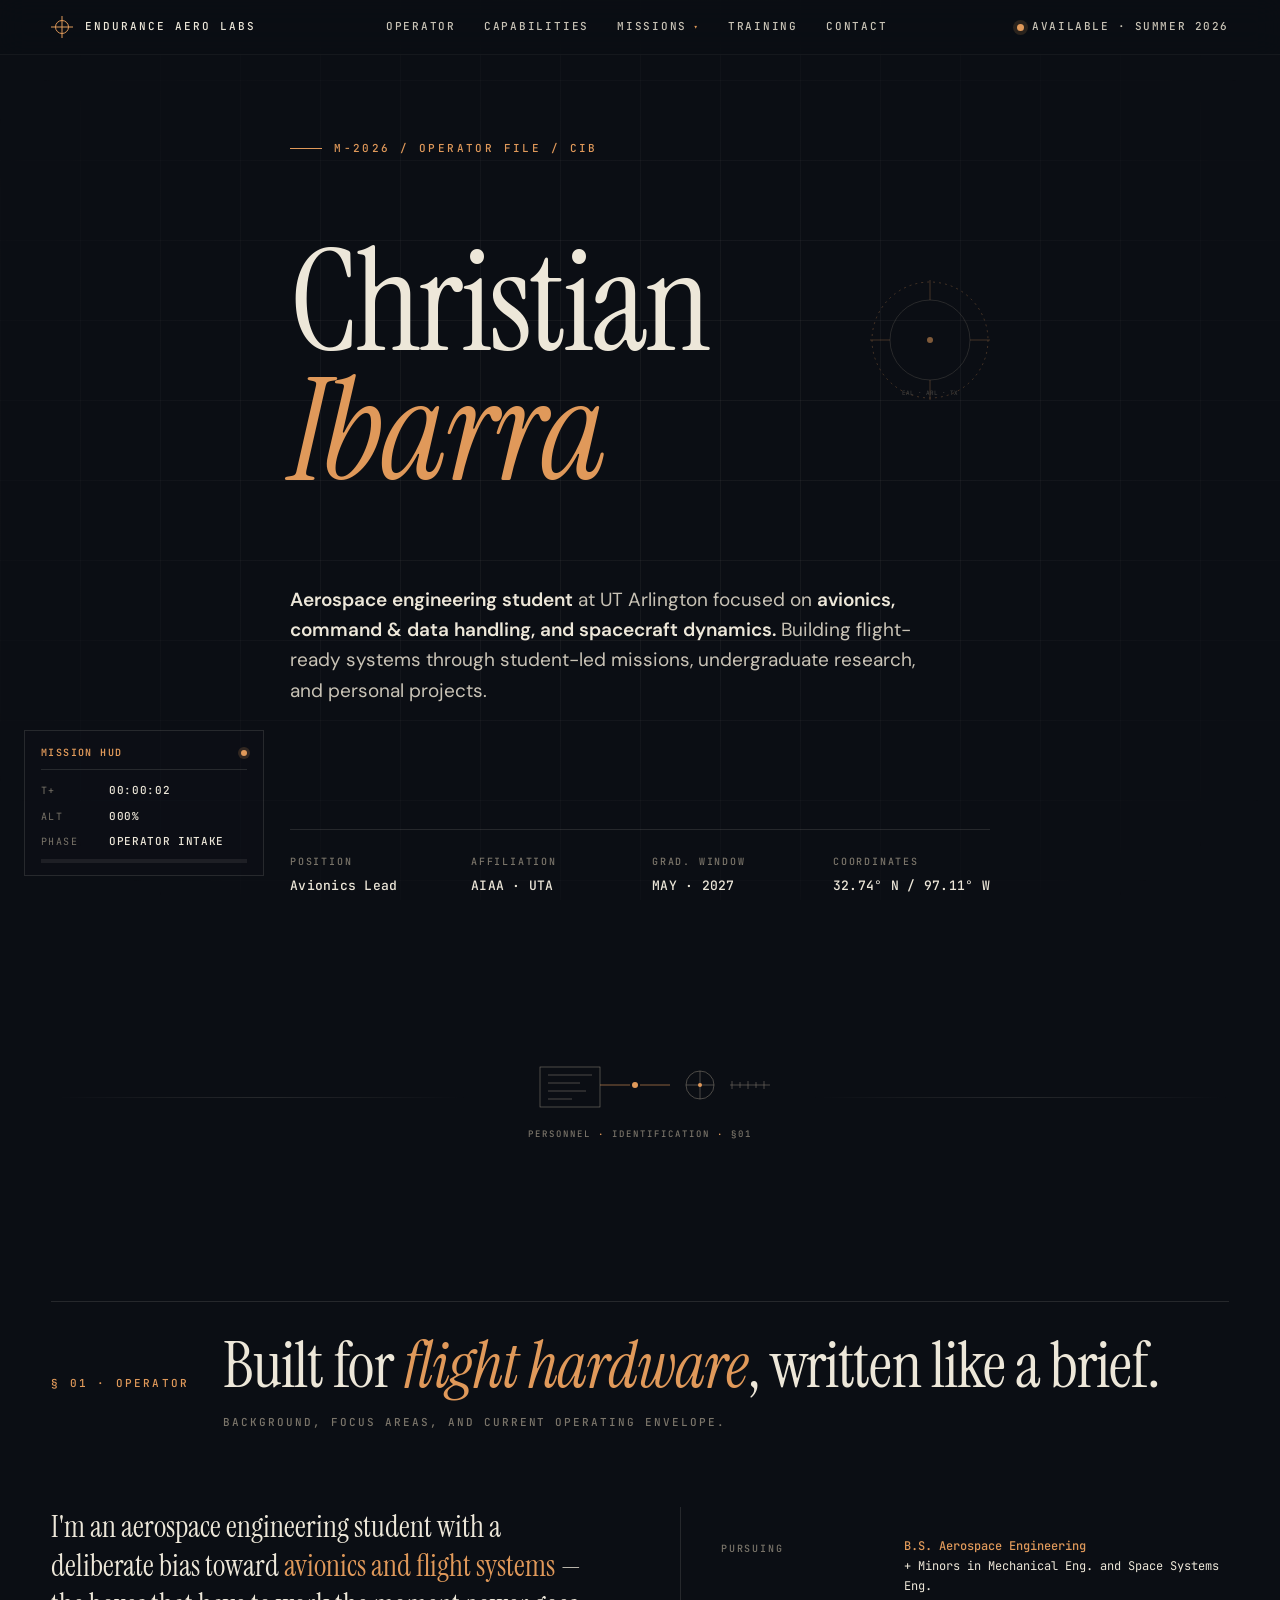
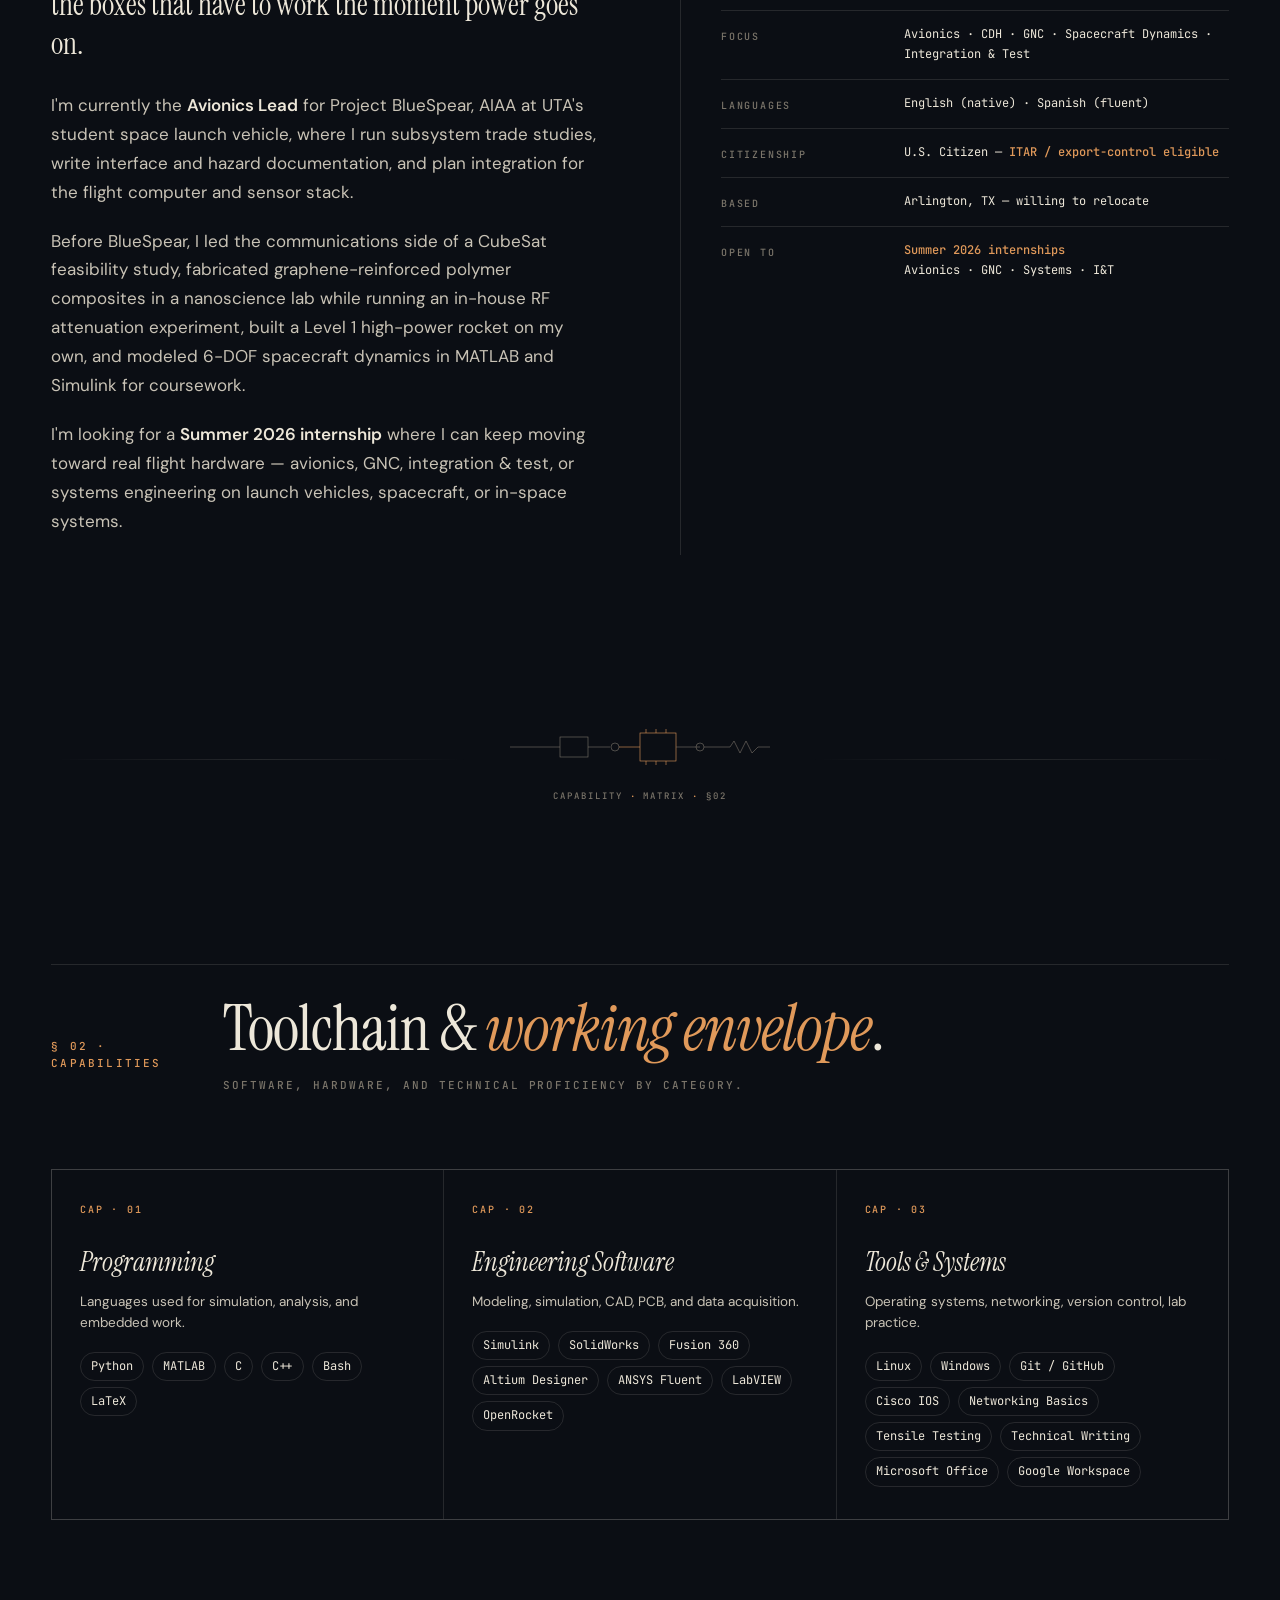
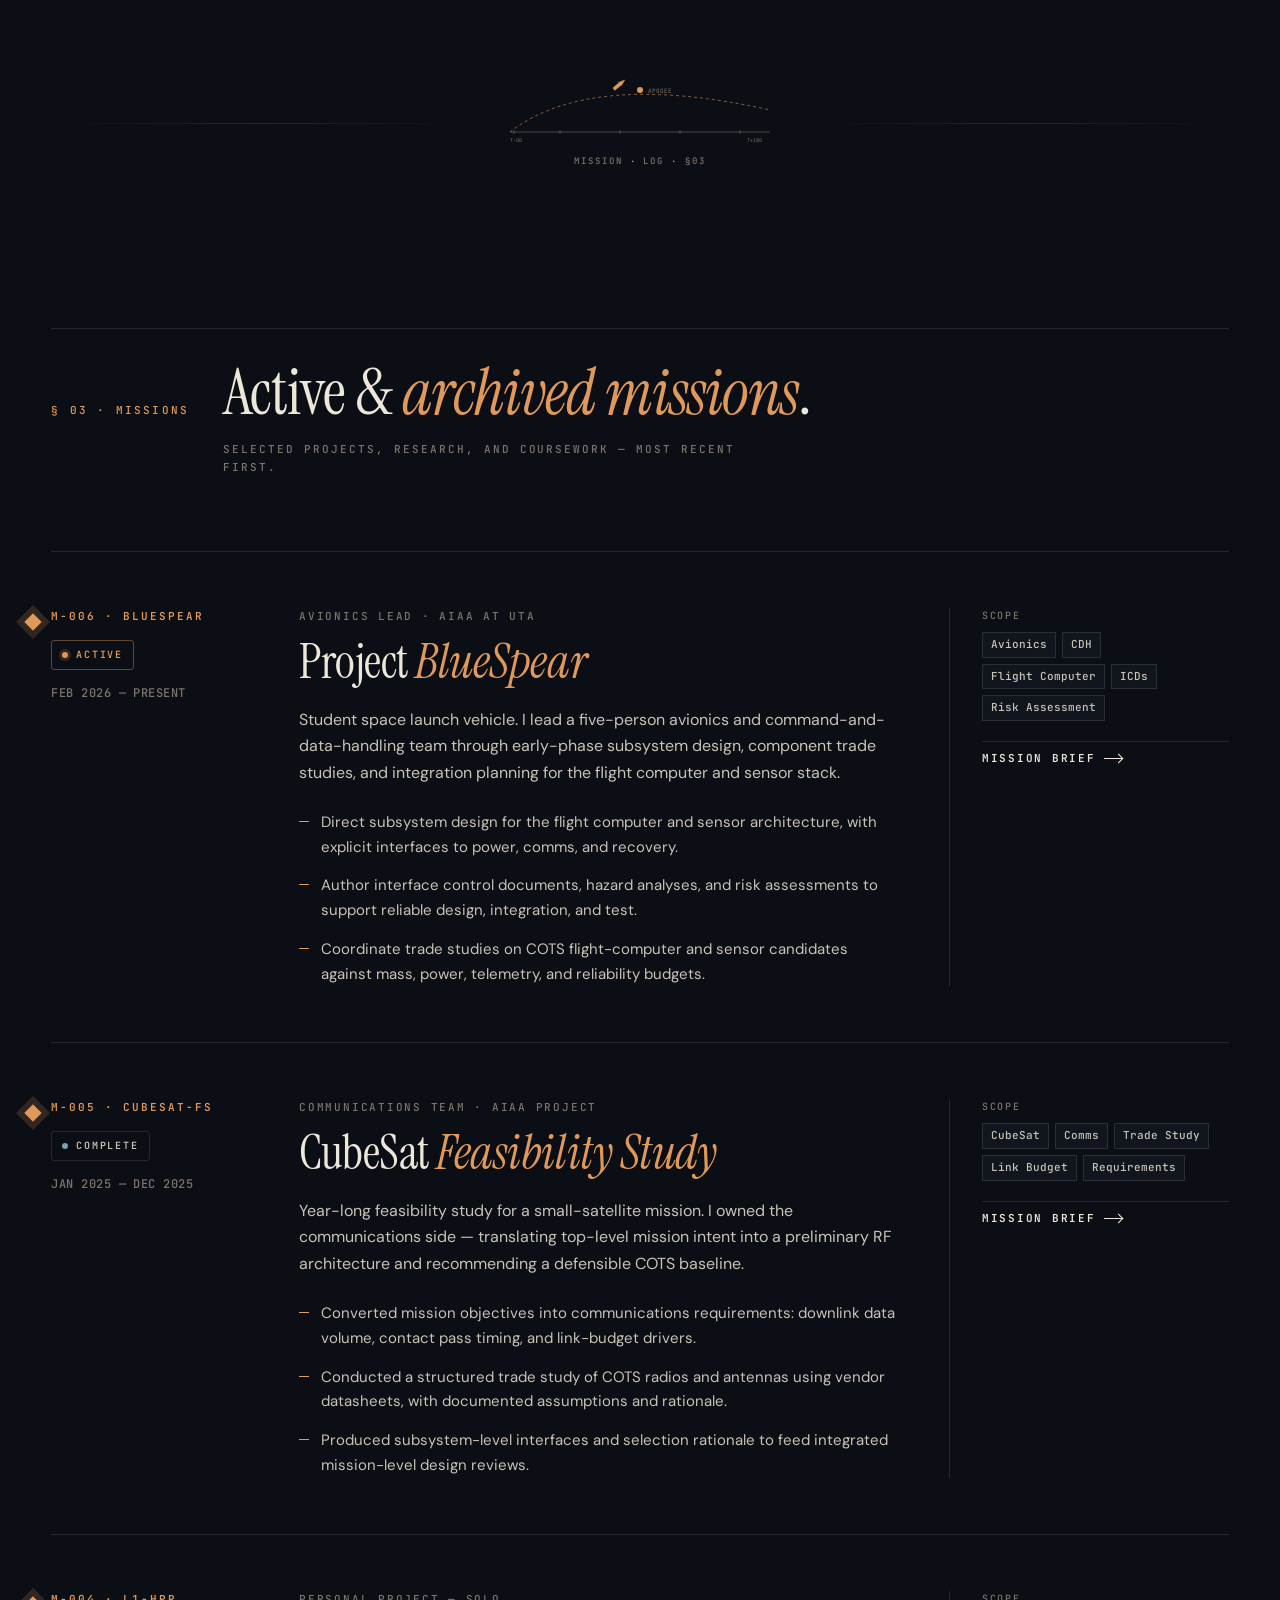
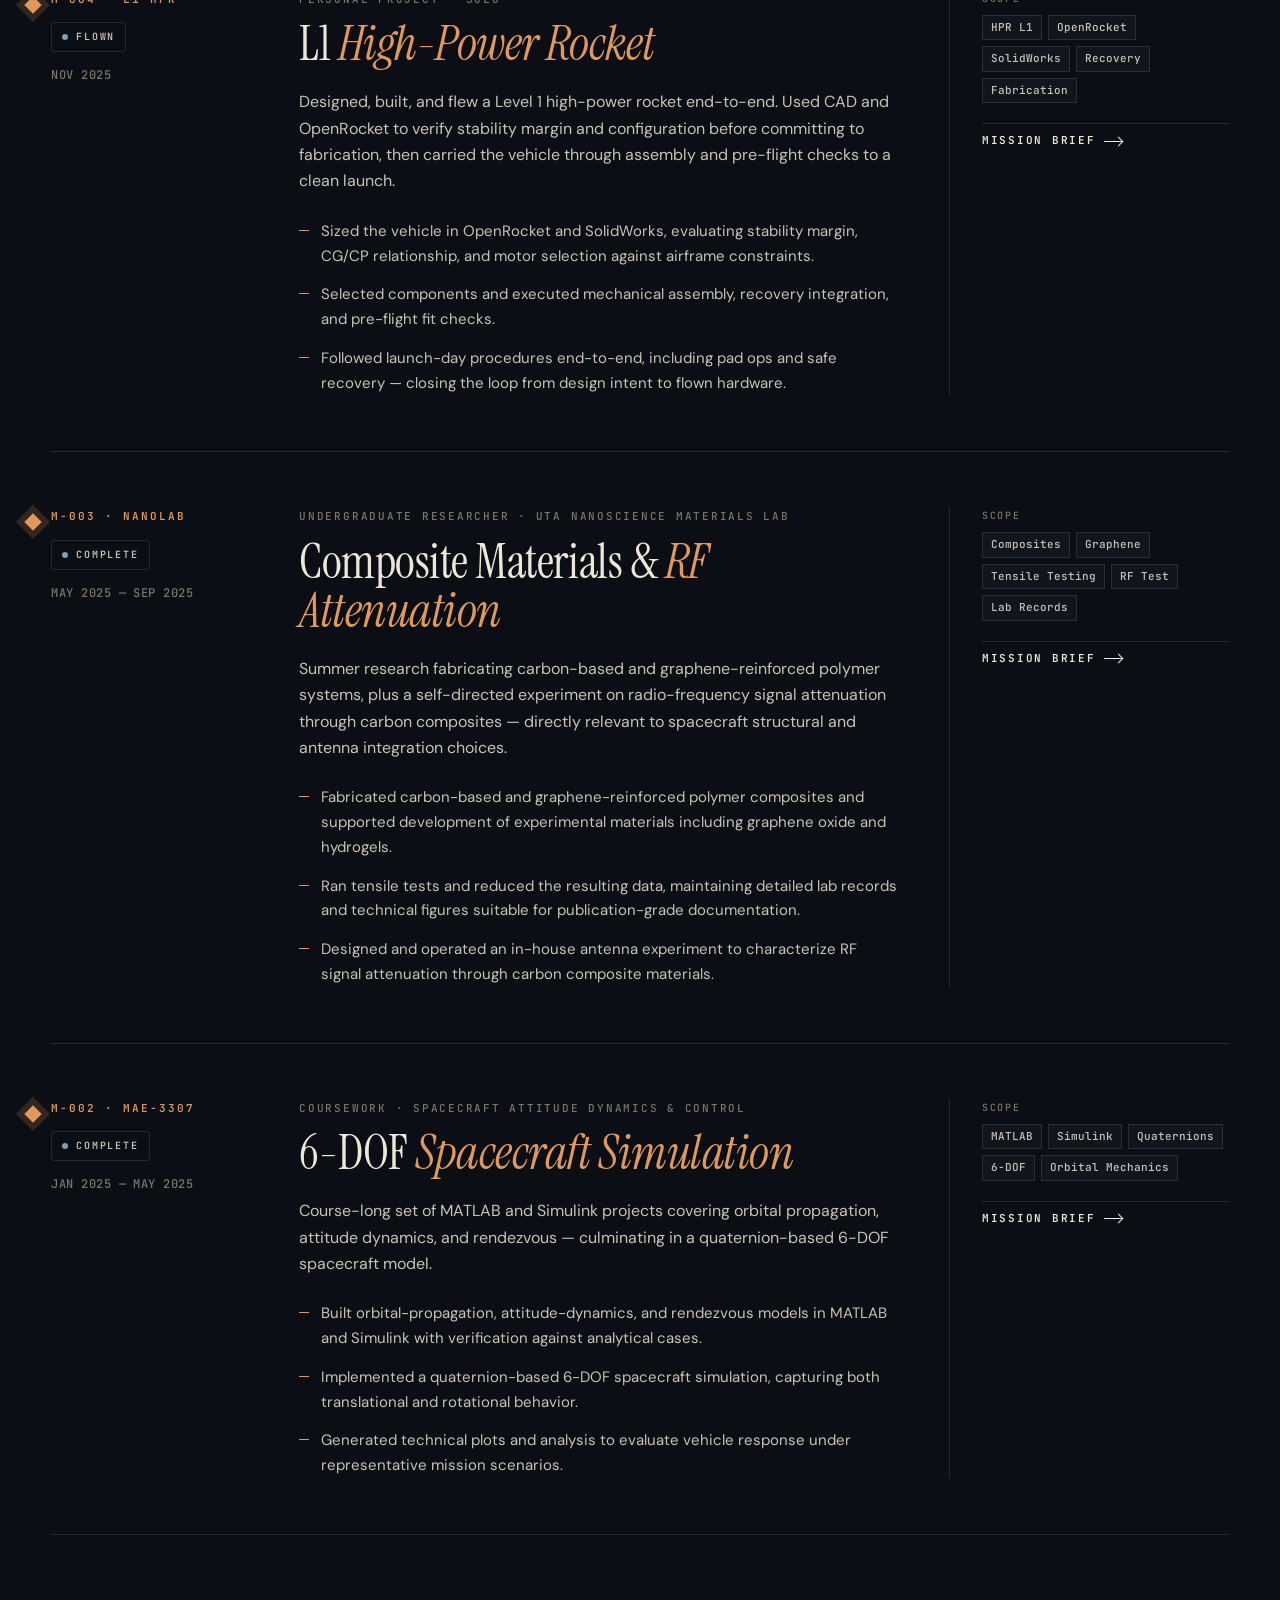
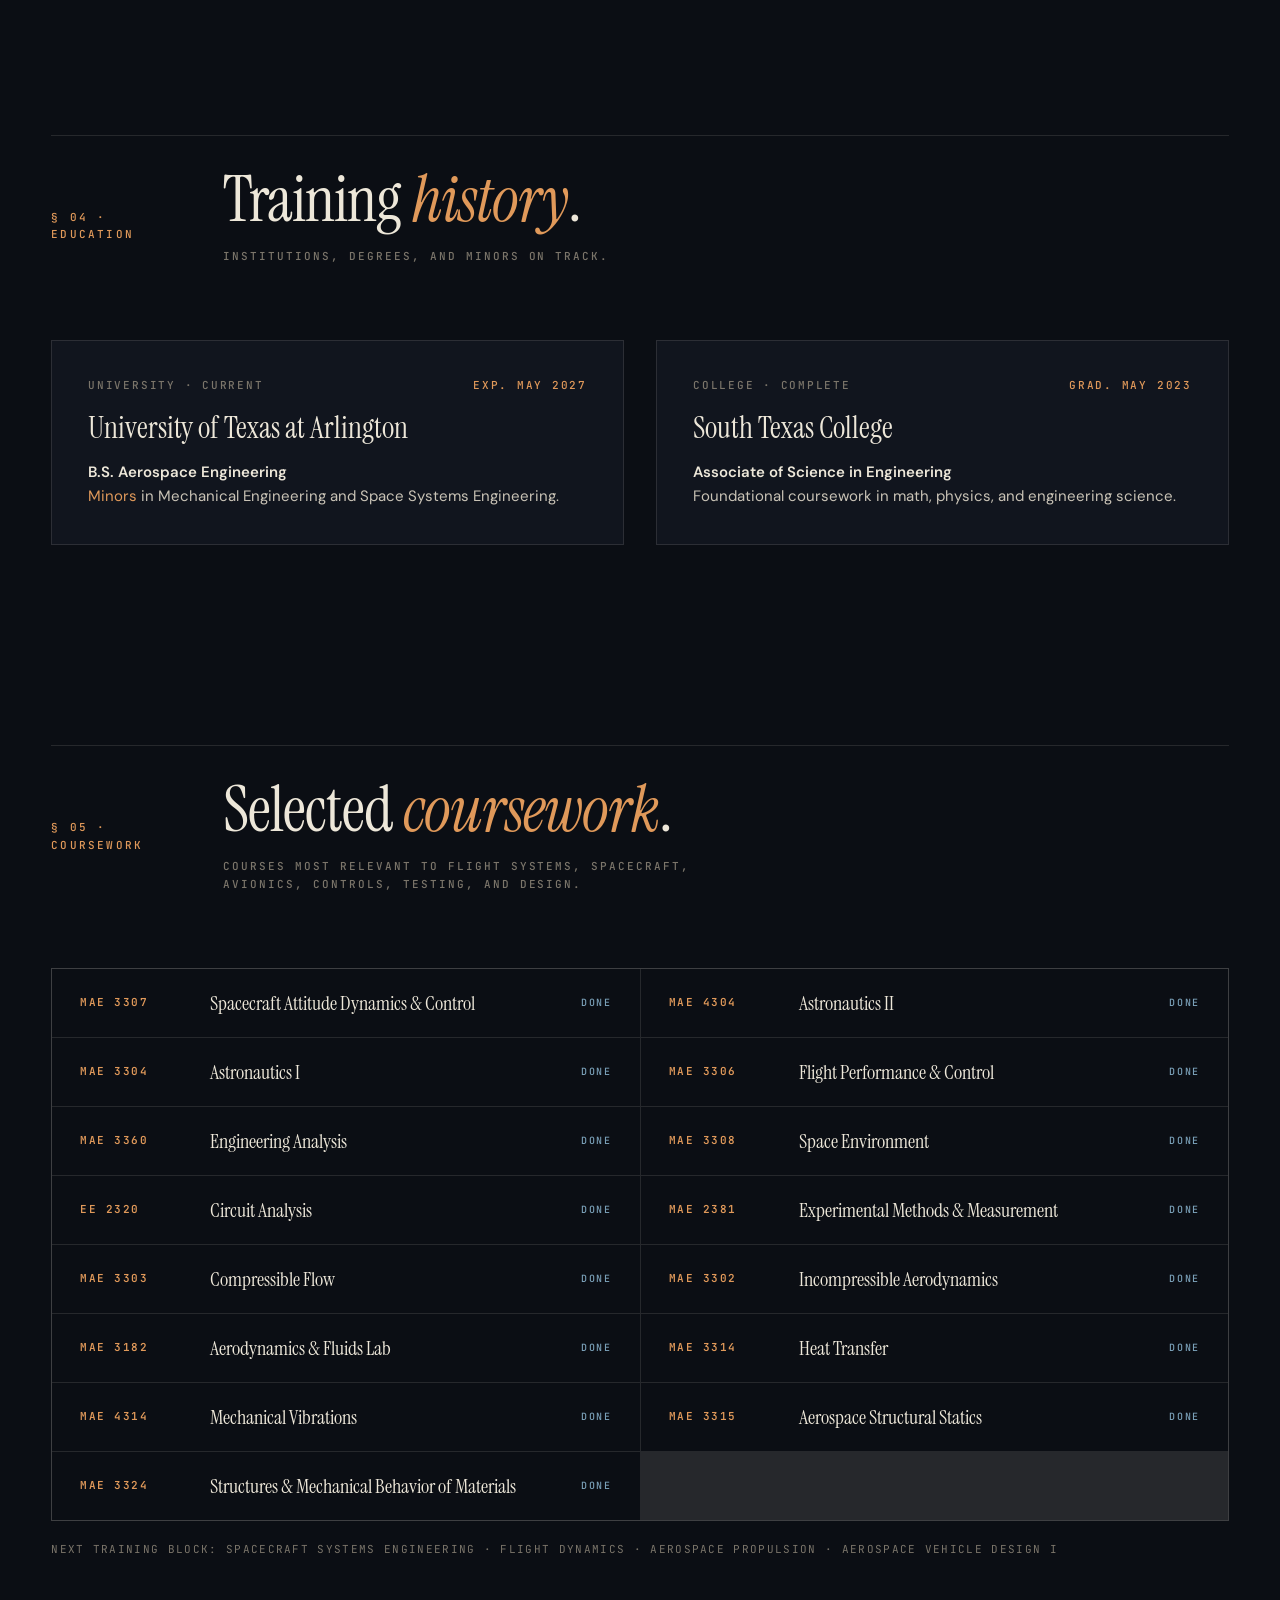
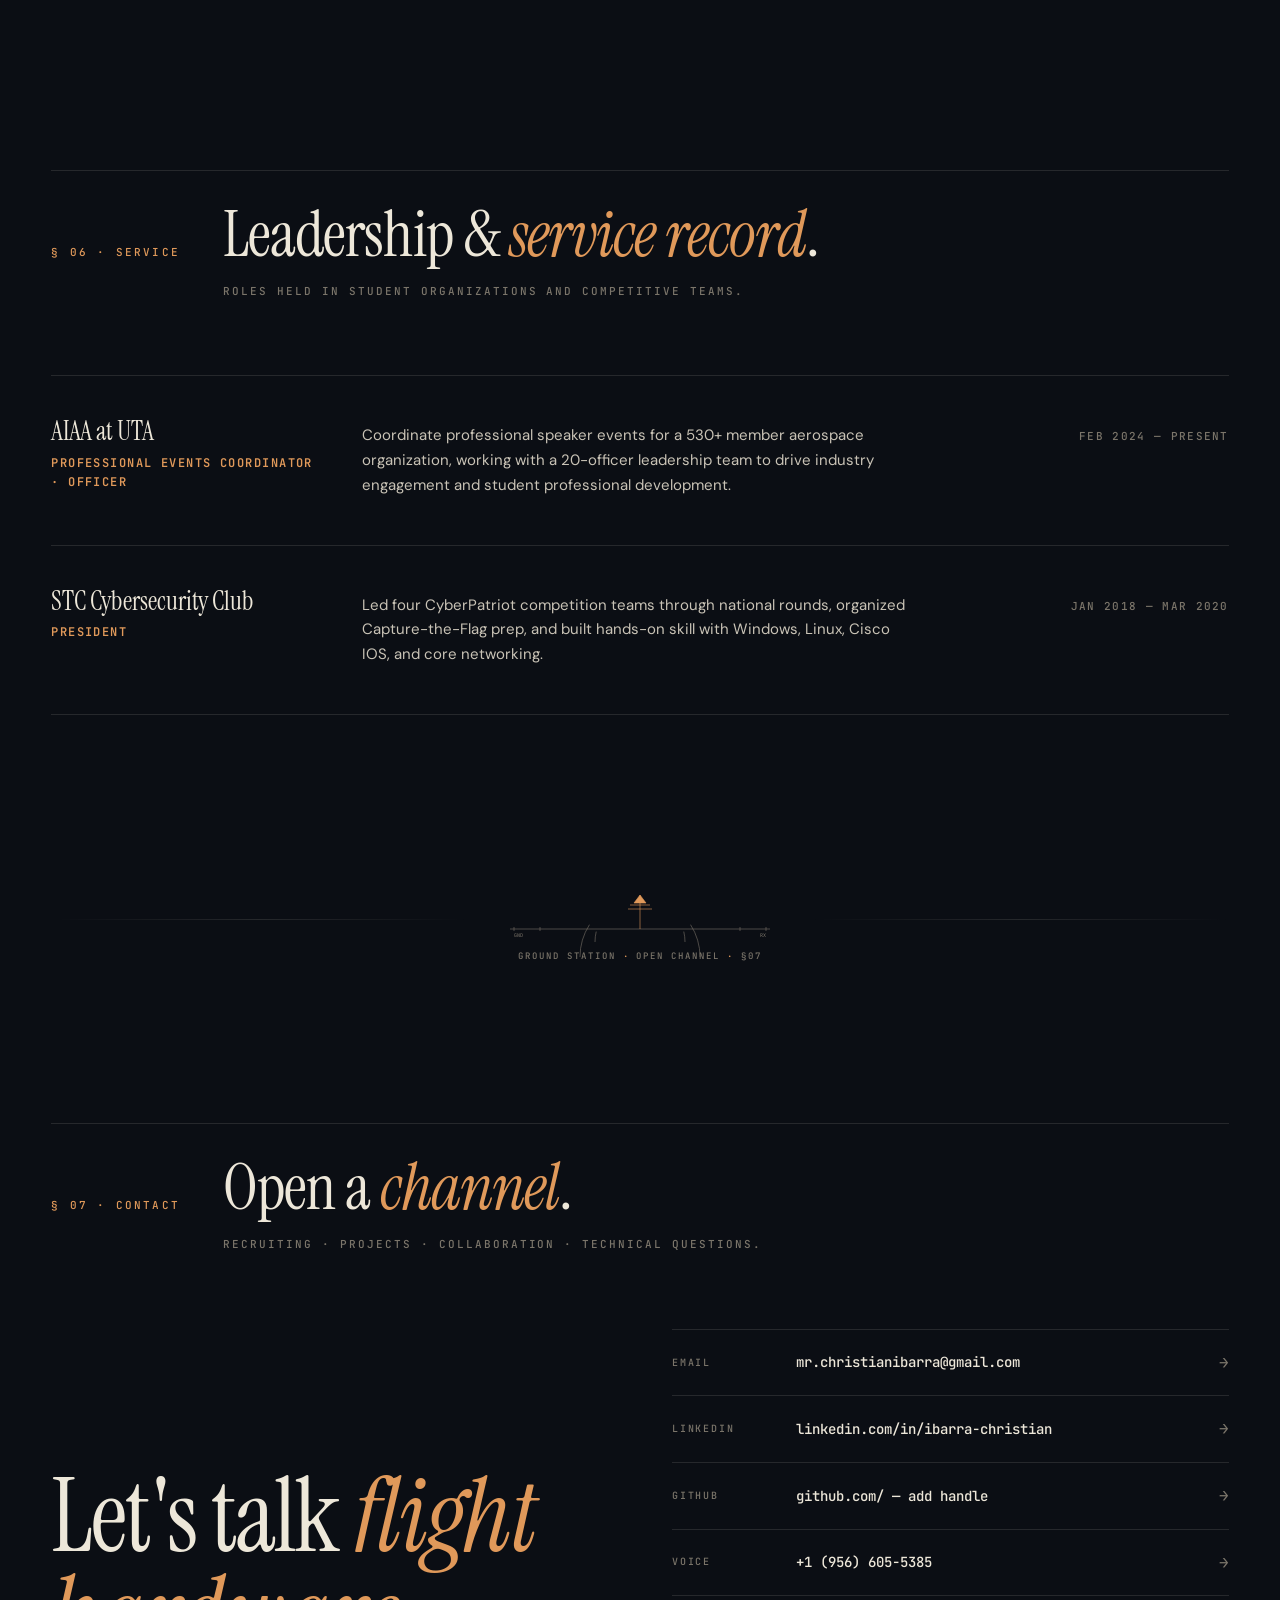
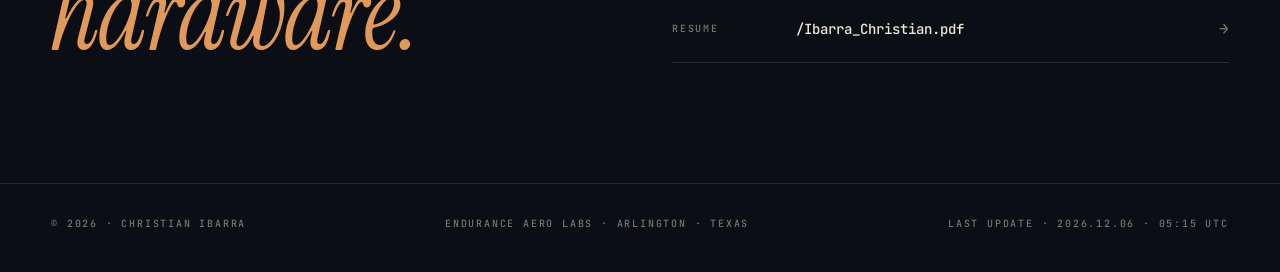
==== index.html @ 3424941a "Update index.html" ====
<!DOCTYPE html>
<html lang="en">
<head>
  <meta charset="UTF-8" />
  <meta name="viewport" content="width=device-width, initial-scale=1.0" />
  <title>Christian Ibarra — Endurance Aero Labs</title>
  <meta name="description" content="Christian Ibarra — Aerospace Engineering student at UT Arlington. Avionics, flight systems, and spacecraft dynamics." />

  <link rel="preconnect" href="https://fonts.googleapis.com">
  <link rel="preconnect" href="https://fonts.gstatic.com" crossorigin>
  <link href="https://fonts.googleapis.com/css2?family=Instrument+Serif:ital@0;1&family=DM+Sans:opsz,wght@9..40,400;9..40,500;9..40,600;9..40,700&family=JetBrains+Mono:wght@300;400;500;600&display=swap" rel="stylesheet">

  <link rel="stylesheet" href="shared.css">

  <style>
    /* =========================
       MISSION HUD (fixed)
       ========================= */
    .hud {
      position: fixed;
      bottom: 24px;
      left: 24px;
      z-index: 40;
      background: rgba(17, 21, 30, 0.18);
      backdrop-filter: none;
      -webkit-backdrop-filter: none;
      border: 1px solid var(--rule);
      padding: 14px 16px 12px;
      font-family: var(--mono);
      font-size: 10px;
      letter-spacing: 0.14em;
      text-transform: uppercase;
      color: var(--fg-soft);
      display: flex; flex-direction: column; gap: 8px;
      min-width: 240px;
      opacity: 0;
      transform: translateY(20px);
      transition: opacity .8s ease .2s, transform .8s ease .2s;
      pointer-events: none;
    }
    .hud.in { 
      opacity: 1;
      transform: translateY(0); 
    }
    .hud.bottom-hidden {
      opacity: 0 !important;
      transform: translateY(18px) !important;
    }
    .hud-head {
      display: flex; justify-content: space-between; align-items: center;
      padding-bottom: 8px;
      border-bottom: 1px solid var(--rule);
      margin-bottom: 4px;
      color: var(--accent);
      font-weight: 600;
    }
    .hud-head .hud-dot {
      width: 6px; height: 6px; border-radius: 50%;
      background: var(--accent);
      box-shadow: 0 0 0 3px rgba(224, 153, 90, .18);
      animation: pulse 2.4s ease-in-out infinite;
    }
    .hud-row {
      display: grid;
      grid-template-columns: 56px 1fr;
      gap: 12px;
      align-items: center;
    }
    .hud-label { color: var(--fg-mute); }
    .hud-value { color: var(--fg); font-weight: 500; font-size: 11px; letter-spacing: 0.06em; }
    .hud-bar {
      height: 4px;
      background: rgba(237, 231, 217, 0.08);
      position: relative;
      overflow: hidden;
    }
    .hud-bar-fill {
      position: absolute; left: 0; top: 0; bottom: 0;
      background: var(--accent);
      width: 0%;
      transition: width .15s linear;
    }
   @media (max-width: 880px) {
  .hud {
    display: flex;
    left: 14px;
    right: 14px;
    bottom: 14px;
    min-width: 0;
    width: auto;
    max-width: calc(100vw - 28px);
    padding: 12px 14px 10px;
    font-size: 9px;
    background: rgba(17, 21, 30, 0.12);
    backdrop-filter: none;
    -webkit-backdrop-filter: none;
    border-color: rgba(237, 231, 217, 0.18);
  }

  .hud-row {
    grid-template-columns: 48px 1fr;
  }

  .hud-value {
    font-size: 10px;
  }
}

    /* =========================
       HERO
       ========================= */
    .hero {
      min-height: 100vh;
      min-height: 100svh;
      padding: 140px 0 80px;
      display: flex;
      align-items: center;
      position: relative;
    }
    .hero-grid {
      display: grid;
      grid-template-columns: 1fr;
      gap: 48px;
      width: 100%;
    }
    .hero-eyebrow {
      font-family: var(--mono);
      font-size: 11px;
      letter-spacing: 0.22em;
      text-transform: uppercase;
      color: var(--accent);
      display: flex; align-items: center; gap: 12px;
      margin-bottom: 32px;
      font-weight: 500;
    }
    .hero-eyebrow::before {
      content: ""; width: 32px; height: 1px; background: var(--accent);
    }
    .hero-title {
      font-family: var(--serif);
      font-size: clamp(54px, 11vw, 168px);
      line-height: 0.92;
      letter-spacing: -0.02em;
      font-weight: 400;
      margin: 0;
    }
    .hero-title em {
      font-style: italic;
      color: var(--accent);
    }
    .hero-sub {
      max-width: 660px;
      margin-top: 40px;
      font-size: 19px;
      line-height: 1.6;
      color: var(--fg-soft);
      font-weight: 400;
    }
    .hero-sub strong {
      color: var(--fg);
      font-weight: 600;
    }

    .hero-meta {
      margin-top: 56px;
      display: grid;
      grid-template-columns: repeat(4, 1fr);
      gap: 24px;
      border-top: 1px solid var(--rule);
      padding-top: 24px;
    }
    .hero-meta-item {
      display: flex; flex-direction: column; gap: 6px;
    }
    .hero-meta-label {
      font-family: var(--mono);
      font-size: 10px;
      letter-spacing: 0.18em;
      text-transform: uppercase;
      color: var(--fg-mute);
      font-weight: 500;
    }
    .hero-meta-value {
      font-family: var(--mono);
      font-size: 13px;
      color: var(--fg);
      letter-spacing: 0.02em;
      font-weight: 500;
    }

    @media (max-width: 760px) {
      .hero-meta { grid-template-columns: repeat(2, 1fr); }
    }

    .hero-mark {
      position: absolute;
      right: var(--pad-x);
      top: 140px;
      width: 120px; height: 120px;
      display: none;
    }
    .hero-mark svg { width: 100%; height: 100%; opacity: 0.55; }
    .hero-mark svg circle.spin {
      transform-origin: center;
      animation: spin 60s linear infinite;
    }
    @keyframes spin { to { transform: rotate(360deg); } }
    @media (min-width: 980px) { .hero-mark { display: block; } }

    /* =========================
       SCHEMATIC DIVIDER
       ========================= */
    .divider {
      padding: 60px 0;
      position: relative;
      overflow: hidden;
    }
    .divider-inner {
      max-width: var(--max-w);
      margin: 0 auto;
      padding: 0 var(--pad-x);
      display: grid;
      grid-template-columns: 1fr auto 1fr;
      align-items: center;
      gap: 32px;
    }
    .divider-line {
      height: 1px;
      background: linear-gradient(to right, transparent, var(--rule) 50%, transparent);
    }
    .divider-line.r {
      background: linear-gradient(to left, transparent, var(--rule) 50%, transparent);
    }
    .divider-art {
      display: flex; flex-direction: column; align-items: center; gap: 10px;
      color: var(--fg-mute);
    }
    .divider-art svg {
      width: 280px; height: 64px;
      stroke: var(--fg-mute);
      stroke-width: 0.6;
      fill: none;
      overflow: visible;
    }
    .divider-art svg .acc { stroke: var(--accent); }
    .divider-art svg .dot { fill: var(--accent); stroke: none; }
    .divider-label {
      font-family: var(--mono);
      font-size: 9px;
      letter-spacing: 0.22em;
      text-transform: uppercase;
      color: var(--fg-mute);
      font-weight: 500;
    }
    .divider-label .acc { color: var(--accent); }

    /* Animate satellite traveling on orbit */
    .sat-orbit {
      offset-path: path("M 10 32 Q 70 -20 140 32 T 270 32");
      animation: orbit 9s ease-in-out infinite;
    }
    @keyframes orbit {
      from { offset-distance: 0%; }
      to   { offset-distance: 100%; }
    }

    /* Antenna signal waves */
    .signal-wave {
      stroke-dasharray: 60;
      stroke-dashoffset: 60;
      animation: wave 2.2s ease-out infinite;
    }
    .signal-wave.w2 { animation-delay: .55s; }
    .signal-wave.w3 { animation-delay: 1.1s; }
    @keyframes wave {
      0%   { stroke-dashoffset: 60; opacity: 0; }
      30%  { opacity: 1; }
      100% { stroke-dashoffset: 0;  opacity: 0; }
    }

    @media (max-width: 760px) {
      .divider-inner { grid-template-columns: 1fr; }
      .divider-line { display: none; }
      .divider-art svg { width: 200px; height: 50px; }
    }

    /* =========================
       SECTION HEADERS
       ========================= */
    section { padding: 100px 0; position: relative; }
    .section-head {
      display: grid;
      grid-template-columns: 140px 1fr;
      gap: 32px;
      align-items: baseline;
      margin-bottom: 64px;
      border-top: 1px solid var(--rule);
      padding-top: 32px;
    }
    .section-num {
      font-family: var(--mono);
      font-size: 11px;
      letter-spacing: 0.2em;
      text-transform: uppercase;
      color: var(--accent);
      font-weight: 500;
    }
    .section-title {
      font-family: var(--serif);
      font-size: clamp(36px, 5vw, 64px);
      line-height: 1;
      font-weight: 400;
      letter-spacing: -0.015em;
      margin: 0;
    }
    .section-title em { font-style: italic; color: var(--accent); }
    .section-kicker {
      font-family: var(--mono);
      font-size: 11px;
      letter-spacing: 0.18em;
      text-transform: uppercase;
      color: var(--fg-mute);
      margin-top: 16px;
      max-width: 540px;
      font-weight: 500;
    }
    @media (max-width: 760px) {
      .section-head { grid-template-columns: 1fr; gap: 12px; }
    }

    /* =========================
       ABOUT
       ========================= */
    .about-grid {
      display: grid;
      grid-template-columns: 1fr 1fr;
      gap: 80px;
    }
    .about-body p {
      font-size: 17px;
      line-height: 1.7;
      color: var(--fg-soft);
      margin: 0 0 20px;
      font-weight: 400;
    }
    .about-body p strong {
      color: var(--fg);
      font-weight: 600;
    }
    .about-body .lede {
      font-family: var(--serif);
      font-size: 30px;
      line-height: 1.3;
      color: var(--fg);
      margin-bottom: 28px;
      font-weight: 400;
    }
    .about-body .lede span.acc { color: var(--accent); }

    .about-aside {
      border-left: 1px solid var(--rule);
      padding-left: 40px;
    }
    .about-fact {
      display: grid;
      grid-template-columns: 1fr 2fr;
      gap: 20px;
      padding: 14px 0;
      border-bottom: 1px solid var(--rule);
      font-size: 14px;
    }
    .about-fact:last-child { border-bottom: none; }
    .about-fact dt {
      font-family: var(--mono);
      font-size: 10px;
      letter-spacing: 0.18em;
      text-transform: uppercase;
      color: var(--fg-mute);
      padding-top: 4px;
      font-weight: 500;
    }
    .about-fact dd {
      margin: 0;
      color: var(--fg);
      font-family: var(--mono);
      font-size: 12px;
      line-height: 1.65;
      font-weight: 400;
    }
    .about-fact dd .hi {
      color: var(--accent);
      font-weight: 500;
    }

    @media (max-width: 880px) {
      .about-grid { grid-template-columns: 1fr; gap: 48px; }
      .about-aside { border-left: none; padding-left: 0; border-top: 1px solid var(--rule); padding-top: 32px; }
    }

    /* =========================
       CAPABILITIES
       ========================= */
    .cap-grid {
      display: grid;
      grid-template-columns: repeat(3, 1fr);
      gap: 1px;
      background: var(--rule);
      border: 1px solid var(--rule);
    }
    .cap-cell {
      background: var(--bg);
      padding: 32px 28px;
      min-height: 220px;
      display: flex; flex-direction: column;
      transition: background .3s ease;
    }
    .cap-cell:hover { background: var(--bg-soft); }
    .cap-cell-head {
      display: flex; justify-content: space-between; align-items: baseline;
      margin-bottom: 24px;
    }
    .cap-cell-id {
      font-family: var(--mono);
      font-size: 10px;
      letter-spacing: 0.18em;
      color: var(--accent);
      font-weight: 500;
    }
    .cap-cell-title {
      font-family: var(--serif);
      font-size: 26px;
      font-weight: 400;
      margin: 0;
      font-style: italic;
    }
    .cap-cell-desc {
      margin: 8px 0 18px;
      color: var(--fg-soft);
      font-size: 13.5px;
      line-height: 1.55;
    }
    .cap-cell-list {
      list-style: none; padding: 0; margin: 0;
      display: flex; flex-wrap: wrap; gap: 6px 8px;
    }
    .cap-cell-list li {
      font-family: var(--mono);
      font-size: 12px;
      color: var(--fg);
      padding: 4px 10px;
      border: 1px solid var(--rule);
      border-radius: 999px;
      transition: all .25s ease;
      font-weight: 400;
    }
    .cap-cell-list li:hover {
      color: var(--accent);
      border-color: var(--accent);
    }

    @media (max-width: 880px) {
      .cap-grid { grid-template-columns: 1fr; }
    }

    /* =========================
       MISSIONS
       ========================= */
    .missions {
      display: flex; flex-direction: column;
      border-top: 1px solid var(--rule);
      position: relative;
    }
    .mission {
      display: grid;
      grid-template-columns: 200px 1fr 280px;
      gap: 48px;
      padding: 56px 0;
      border-bottom: 1px solid var(--rule);
      position: relative;
      transition: background .35s ease;
    }
    .mission::before {
      content: "";
      position: absolute;
      left: -24px; top: 64px;
      width: 12px; height: 12px;
      border: 1px solid var(--accent);
      background: var(--bg);
      transform: rotate(45deg);
      transition: background .5s ease, transform .5s ease, box-shadow .5s ease;
    }
    .mission.in::before {
      background: var(--accent);
      box-shadow: 0 0 0 6px rgba(224, 153, 90, 0.18);
    }
    .mission:hover { background: rgba(237, 231, 217, 0.02); }

    .mission-meta {
      display: flex; flex-direction: column; gap: 14px;
    }
    .mission-id {
      font-family: var(--mono);
      font-size: 11px;
      letter-spacing: 0.18em;
      color: var(--accent);
      font-weight: 600;
    }
    .mission-dates {
      font-family: var(--mono);
      font-size: 12px;
      color: var(--fg-mute);
      letter-spacing: 0.04em;
      font-weight: 500;
    }
    .mission-status {
      display: inline-flex; align-items: center; gap: 8px;
      font-family: var(--mono);
      font-size: 10px;
      letter-spacing: 0.18em;
      text-transform: uppercase;
      padding: 6px 10px;
      border: 1px solid var(--rule);
      border-radius: 3px;
      align-self: flex-start;
      color: var(--fg-soft);
      font-weight: 600;
    }
    .mission-status .dot {
      width: 6px; height: 6px; border-radius: 50%; background: var(--fg-mute);
    }
    .mission-status.active .dot   { background: var(--accent); box-shadow: 0 0 0 3px rgba(224,153,90,.18); }
    .mission-status.active        { color: var(--accent); border-color: rgba(224,153,90,.4); }
    .mission-status.complete .dot { background: var(--accent-2); }
    .mission-status.archived .dot { background: var(--fg-mute); }

    .mission-body { min-width: 0; }
    .mission-role {
      font-family: var(--mono);
      font-size: 11px;
      letter-spacing: 0.16em;
      text-transform: uppercase;
      color: var(--fg-mute);
      margin-bottom: 12px;
      font-weight: 500;
    }
    .mission-title {
      font-family: var(--serif);
      font-size: clamp(32px, 4vw, 48px);
      line-height: 1.02;
      font-weight: 400;
      margin: 0 0 20px;
      letter-spacing: -0.01em;
      color: var(--fg);
    }
    .mission-title em {
      font-style: italic;
      color: var(--fg-soft);
      transition: color .35s ease;
    }
    .mission:hover .mission-title em,
    .mission.in   .mission-title em { color: var(--accent); }

    .mission-summary {
      font-size: 16px;
      line-height: 1.65;
      color: var(--fg-soft);
      margin: 0 0 24px;
      max-width: 64ch;
      font-weight: 400;
    }
    .mission-points {
      list-style: none; padding: 0; margin: 0;
      display: flex; flex-direction: column; gap: 14px;
      max-width: 70ch;
    }
    .mission-points li {
      position: relative;
      padding-left: 22px;
      font-size: 15px;
      line-height: 1.65;
      color: var(--fg-soft);
      font-weight: 400;
    }
    .mission-points li::before {
      content: ""; position: absolute; left: 0; top: 11px;
      width: 10px; height: 1px; background: var(--accent);
    }

    .mission-aside {
      display: flex; flex-direction: column; gap: 20px;
      border-left: 1px solid var(--rule);
      padding-left: 32px;
    }
    .mission-aside-block {
      display: flex; flex-direction: column; gap: 8px;
    }
    .mission-aside-label {
      font-family: var(--mono);
      font-size: 10px;
      letter-spacing: 0.18em;
      text-transform: uppercase;
      color: var(--fg-mute);
      font-weight: 500;
    }
    .mission-tags {
      display: flex; flex-wrap: wrap; gap: 6px;
    }
    .mission-tags span {
      font-family: var(--mono);
      font-size: 11px;
      color: var(--fg-soft);
      padding: 3px 8px;
      background: var(--bg-soft);
      border: 1px solid var(--rule);
      font-weight: 500;
    }
    .mission-link {
      display: inline-flex; align-items: center; gap: 8px;
      font-family: var(--mono);
      font-size: 11px;
      letter-spacing: 0.16em;
      text-transform: uppercase;
      color: var(--fg);
      padding-top: 8px;
      border-top: 1px solid var(--rule);
      transition: color .25s ease, gap .25s ease;
      font-weight: 600;
    }
    .mission-link:hover { color: var(--accent); gap: 14px; }
    .mission-link .arrow {
      width: 18px; height: 1px; background: currentColor;
      position: relative;
      transition: width .25s ease;
    }
    .mission-link:hover .arrow { width: 24px; }
    .mission-link .arrow::after {
      content: ""; position: absolute; right: 0; top: -3px;
      width: 7px; height: 7px;
      border-right: 1px solid currentColor;
      border-top: 1px solid currentColor;
      transform: rotate(45deg);
    }

    @media (max-width: 980px) {
      .mission {
        grid-template-columns: 1fr;
        gap: 24px;
        padding: 40px 0;
      }
      .mission::before { display: none; }
      .mission-aside {
        border-left: none;
        padding-left: 0;
        border-top: 1px solid var(--rule);
        padding-top: 24px;
        flex-direction: row;
        flex-wrap: wrap;
        gap: 32px;
      }
    }

    /* =========================
       EDUCATION
       ========================= */
    .edu-grid {
      display: grid;
      grid-template-columns: 1fr 1fr;
      gap: 32px;
    }
    .edu-card {
      padding: 36px;
      border: 1px solid var(--rule);
      background: var(--bg-soft);
      display: flex; flex-direction: column; gap: 16px;
      transition: border-color .3s ease, transform .3s ease;
    }
    .edu-card:hover { border-color: var(--accent); transform: translateY(-2px); }
    .edu-head {
      display: flex; justify-content: space-between;
      font-family: var(--mono);
      font-size: 11px;
      letter-spacing: 0.16em;
      text-transform: uppercase;
      color: var(--fg-mute);
      font-weight: 500;
    }
    .edu-head .accent { color: var(--accent); }
    .edu-school {
      font-family: var(--serif);
      font-size: 30px;
      line-height: 1.1;
      margin: 0;
      font-weight: 400;
    }
    .edu-degree {
      font-size: 15px;
      color: var(--fg-soft);
      line-height: 1.6;
      margin: 0;
      font-weight: 400;
    }
    .edu-degree strong { color: var(--fg); font-weight: 600; }
    .edu-degree .acc { color: var(--accent); }
    @media (max-width: 760px) { .edu-grid { grid-template-columns: 1fr; } }

    /* =========================
       COURSEWORK
       ========================= */
    .course-grid {
      display: grid;
      grid-template-columns: repeat(2, 1fr);
      gap: 1px;
      background: var(--rule);
      border: 1px solid var(--rule);
    }
    .course-row {
      background: var(--bg);
      padding: 22px 28px;
      display: grid;
      grid-template-columns: 110px 1fr auto;
      gap: 20px;
      align-items: center;
      transition: background .25s ease;
    }
    .course-row:hover { background: var(--bg-soft); }
    .course-code {
      font-family: var(--mono);
      font-size: 11px;
      letter-spacing: 0.14em;
      color: var(--accent);
      font-weight: 600;
    }
    .course-name {
      font-family: var(--serif);
      font-size: 20px;
      line-height: 1.2;
      color: var(--fg);
    }
    .course-name em { font-style: italic; color: var(--fg-soft); font-size: 14px; }
    .course-status {
      font-family: var(--mono);
      font-size: 10px;
      letter-spacing: 0.16em;
      text-transform: uppercase;
      color: var(--fg-mute);
      font-weight: 500;
    }
    .course-status.now { color: var(--accent); }
    .course-status.done { color: var(--accent-2); }
    .course-row.placeholder .course-name { color: var(--fg-mute); font-style: italic; }
    .course-row.placeholder .course-code { color: var(--fg-mute); }
    @media (max-width: 880px) {
      .course-grid { grid-template-columns: 1fr; }
      .course-row { grid-template-columns: 90px 1fr auto; padding: 18px 22px; }
    }

    /* =========================
       LEADERSHIP
       ========================= */
    .lead-list {
      display: flex; flex-direction: column;
      border-top: 1px solid var(--rule);
    }
    .lead-item {
      display: grid;
      grid-template-columns: 1fr 2fr 1fr;
      gap: 32px;
      padding: 32px 0;
      border-bottom: 1px solid var(--rule);
      align-items: baseline;
    }
    .lead-org {
      font-family: var(--serif);
      font-size: 26px;
      line-height: 1.2;
      margin: 0;
      font-weight: 400;
    }
    .lead-role {
      font-family: var(--mono);
      font-size: 12px;
      letter-spacing: 0.12em;
      text-transform: uppercase;
      color: var(--accent);
      margin: 6px 0 0;
      font-weight: 600;
    }
    .lead-body {
      font-size: 15px;
      color: var(--fg-soft);
      line-height: 1.65;
      font-weight: 400;
    }
    .lead-dates {
      font-family: var(--mono);
      font-size: 11px;
      letter-spacing: 0.12em;
      color: var(--fg-mute);
      text-align: right;
      font-weight: 500;
    }
    @media (max-width: 880px) {
      .lead-item { grid-template-columns: 1fr; gap: 12px; }
      .lead-dates { text-align: left; }
    }

    /* =========================
       CONTACT
       ========================= */
    #contact { padding-bottom: 60px; }
    .contact-wrap {
      display: grid;
      grid-template-columns: 1fr 1fr;
      gap: 64px;
      align-items: end;
    }
    .contact-title {
      font-family: var(--serif);
      font-size: clamp(48px, 8vw, 120px);
      line-height: 0.95;
      letter-spacing: -0.02em;
      font-weight: 400;
      margin: 0;
    }
    .contact-title em { font-style: italic; color: var(--accent); }

    .contact-channels {
      display: flex; flex-direction: column; gap: 0;
      border-top: 1px solid var(--rule);
    }
    .contact-channel {
      display: grid;
      grid-template-columns: 100px 1fr auto;
      gap: 24px;
      padding: 20px 0;
      border-bottom: 1px solid var(--rule);
      align-items: center;
      transition: padding-left .3s ease;
    }
    .contact-channel:hover { padding-left: 8px; }
    .contact-channel:hover .ch-arrow { transform: translateX(4px); color: var(--accent); }
    .ch-label {
      font-family: var(--mono);
      font-size: 10px;
      letter-spacing: 0.18em;
      text-transform: uppercase;
      color: var(--fg-mute);
      font-weight: 500;
    }
    .ch-value {
      font-family: var(--mono);
      font-size: 14px;
      color: var(--fg);
      word-break: break-all;
      font-weight: 500;
    }
    .ch-arrow {
      font-family: var(--mono); font-size: 16px;
      color: var(--fg-mute);
      transition: transform .25s ease, color .25s ease;
    }
    @media (max-width: 880px) {
      .contact-wrap { grid-template-columns: 1fr; gap: 40px; }
    }

    @media (prefers-reduced-motion: reduce) {
      .hud-dot, .signal-wave, .hero-mark svg circle.spin { animation: none; }
    }

    /* =========================
       HOMEPAGE · MOBILE + iPAD TUNING
       ========================= */

    /* iPad portrait (≈ 600–980px): keep 2 cols where there's room */
    @media (min-width: 600px) and (max-width: 980px) {
      .cap-grid { grid-template-columns: repeat(2, 1fr); }
      .cap-grid .cap-cell:nth-child(3) { grid-column: 1 / -1; }
      .about-grid { grid-template-columns: 1fr; gap: 48px; }
      .about-aside { border-left: none; padding-left: 0; border-top: 1px solid var(--rule); padding-top: 32px; }
      .edu-grid { grid-template-columns: 1fr 1fr; }
      .course-grid { grid-template-columns: 1fr 1fr; }
      .lead-item { grid-template-columns: 1fr 1fr; gap: 24px; }
      .lead-dates { grid-column: 1 / -1; text-align: left; }
    }

    /* Phones (≤ 760px) */
    @media (max-width: 760px) {
      .hero { padding: 110px 0 60px; min-height: auto; }
      .hero-title { font-size: clamp(48px, 14vw, 90px); }
      .hero-sub { font-size: 17px; margin-top: 32px; }
      .hero-meta { margin-top: 40px; padding-top: 20px; gap: 18px; }
      .hero-meta-value { font-size: 12px; }

      .section-head { margin-bottom: 40px; padding-top: 24px; }
      .section-num { font-size: 10px; }

      .divider { padding: 40px 0; }

      /* Mission cards: tighter, no awkward aside-row */
      .mission { padding: 32px 0; gap: 20px; }
      .mission-title { font-size: clamp(28px, 7vw, 38px); }
      .mission-summary { font-size: 15px; }
      .mission-points li { font-size: 14px; }
      .mission-aside { flex-direction: column; gap: 20px; padding-top: 20px; }

      /* Capabilities */
      .cap-cell { padding: 24px 20px; min-height: 0; }
      .cap-cell-title { font-size: 22px; }

      /* Education */
      .edu-card { padding: 24px; }
      .edu-school { font-size: 26px; }

      /* Coursework */
      .course-row { padding: 16px 18px; gap: 14px; }
      .course-name { font-size: 17px; }

      /* Leadership */
      .lead-item { padding: 24px 0; }
      .lead-org { font-size: 22px; }

      /* Contact */
      .contact-title { font-size: clamp(42px, 11vw, 72px); }
      .contact-channel { grid-template-columns: 80px 1fr auto; padding: 18px 0; gap: 14px; min-height: 44px; }
      .ch-value { font-size: 12px; }
    }

    @media (max-width: 480px) {
      .hero-meta { grid-template-columns: 1fr 1fr; gap: 16px; }
      .contact-channel { grid-template-columns: 1fr; gap: 4px; align-items: flex-start; padding: 16px 0; }
      .contact-channel .ch-arrow { display: none; }
    }
  </style>
</head>
<body>

  <!-- ========================== NAV ========================== -->
  <nav class="nav">
    <div class="nav-inner">
      <a href="#top" class="brand" aria-label="Endurance Aero Labs">
        <span class="brand-mark"><span></span></span>
        Endurance&nbsp;Aero&nbsp;Labs
      </a>
      <div class="nav-links">
        <a href="about.html">Operator</a>
        <a href="#capabilities">Capabilities</a>
        <div class="nav-dropdown">
          <a href="#missions" class="nav-dropdown-trigger">Missions <span class="caret">▾</span></a>
          <div class="nav-dropdown-menu">
            <a href="bluespear.html"><span class="dd-id">M-006</span><span class="dd-name">BlueSpear · Avionics</span></a>
            <a href="mission-template.html"><span class="dd-id">M-005</span><span class="dd-name">CubeSat Feasibility</span></a>
            <a href="mission-template.html"><span class="dd-id">M-004</span><span class="dd-name">L1 High-Power Rocket</span></a>
            <a href="mission-template.html"><span class="dd-id">M-003</span><span class="dd-name">Composites &amp; RF</span></a>
            <a href="mission-template.html"><span class="dd-id">M-002</span><span class="dd-name">6-DOF Sim</span></a>
            <div class="nav-dropdown-sep"></div>
            <a href="#missions" class="dd-all">All missions →</a>
          </div>
        </div>
        <a href="#education">Training</a>
        <a href="#contact">Contact</a>
      </div>
      <div class="nav-status">
        <span class="status-dot"></span>
        Available · Summer&nbsp;2026
      </div>
    </div>
  </nav>

  <!-- ========================== MISSION HUD ========================== -->
  <aside class="hud" id="hud" aria-hidden="true">
    <div class="hud-head">
      <span>Mission HUD</span>
      <span class="hud-dot"></span>
    </div>
    <div class="hud-row">
      <span class="hud-label">T+</span>
      <span class="hud-value" id="hud-t">00:00:00</span>
    </div>
    <div class="hud-row">
      <span class="hud-label">ALT</span>
      <span class="hud-value" id="hud-alt">000%</span>
    </div>
    <div class="hud-row">
      <span class="hud-label">PHASE</span>
      <span class="hud-value" id="hud-phase">PRE-LAUNCH</span>
    </div>
    <div class="hud-bar"><div class="hud-bar-fill" id="hud-bar"></div></div>
  </aside>

  <main id="top">

    <!-- ========================== HERO ========================== -->
    <section class="hero" data-phase="OPERATOR INTAKE">
      <div class="container">

        <div class="hero-mark" aria-hidden="true">
          <svg viewBox="0 0 120 120" fill="none" stroke="currentColor" stroke-width="0.5">
            <circle class="spin" cx="60" cy="60" r="58" stroke="var(--accent)" stroke-dasharray="2 4" />
            <circle cx="60" cy="60" r="40" stroke="var(--fg-mute)" />
            <circle cx="60" cy="60" r="3"  fill="var(--accent)" stroke="none" />
            <line x1="60" y1="0"  x2="60" y2="20"  stroke="var(--accent)" />
            <line x1="60" y1="100" x2="60" y2="120" stroke="var(--accent)" />
            <line x1="0"  y1="60" x2="20" y2="60"  stroke="var(--accent)" />
            <line x1="100" y1="60" x2="120" y2="60" stroke="var(--accent)" />
            <text x="60" y="115" font-family="JetBrains Mono" font-size="6" fill="var(--fg-mute)" text-anchor="middle" stroke="none">EAL · ARL · TX</text>
          </svg>
        </div>

        <div class="hero-grid reveal">
          <div class="hero-eyebrow">M-2026 / OPERATOR FILE / CIB</div>
          <h1 class="hero-title">
            Christian<br>
            <em>Ibarra</em>
          </h1>
          <p class="hero-sub">
            <strong>Aerospace engineering student</strong> at UT&nbsp;Arlington focused on
            <strong>avionics, command &amp; data handling, and spacecraft dynamics.</strong>
            Building flight-ready systems through student-led missions, undergraduate
            research, and personal projects.
          </p>

          <dl class="hero-meta">
            <div class="hero-meta-item">
              <span class="hero-meta-label">Position</span>
              <span class="hero-meta-value">Avionics Lead</span>
            </div>
            <div class="hero-meta-item">
              <span class="hero-meta-label">Affiliation</span>
              <span class="hero-meta-value">AIAA · UTA</span>
            </div>
            <div class="hero-meta-item">
              <span class="hero-meta-label">Grad. Window</span>
              <span class="hero-meta-value">MAY · 2027</span>
            </div>
            <div class="hero-meta-item">
              <span class="hero-meta-label">Coordinates</span>
              <span class="hero-meta-value">32.74° N / 97.11° W</span>
            </div>
          </dl>
        </div>
      </div>
    </section>

    <!-- ========================== DIVIDER 01: PERSONNEL ========================== -->
    <div class="divider" aria-hidden="true">
      <div class="divider-inner">
        <div class="divider-line"></div>
        <div class="divider-art">
          <svg viewBox="0 0 280 64">
            <!-- ID badge schematic -->
            <rect x="40" y="14" width="60" height="40" />
            <line x1="48" y1="22" x2="92" y2="22" />
            <line x1="48" y1="30" x2="80" y2="30" />
            <line x1="48" y1="38" x2="86" y2="38" />
            <line x1="48" y1="46" x2="72" y2="46" />
            <line x1="100" y1="32" x2="130" y2="32" class="acc" />
            <circle cx="135" cy="32" r="3" class="dot" />
            <line x1="140" y1="32" x2="170" y2="32" class="acc" />
            <!-- Crosshair -->
            <circle cx="200" cy="32" r="14" />
            <line x1="186" y1="32" x2="214" y2="32" />
            <line x1="200" y1="18" x2="200" y2="46" />
            <circle cx="200" cy="32" r="2" class="dot" />
            <!-- Tick scale -->
            <line x1="230" y1="32" x2="270" y2="32" />
            <line x1="232" y1="28" x2="232" y2="36" />
            <line x1="240" y1="29" x2="240" y2="35" />
            <line x1="248" y1="28" x2="248" y2="36" />
            <line x1="256" y1="29" x2="256" y2="35" />
            <line x1="264" y1="28" x2="264" y2="36" />
          </svg>
          <span class="divider-label">Personnel <span class="acc">·</span> Identification <span class="acc">·</span> §01</span>
        </div>
        <div class="divider-line r"></div>
      </div>
    </div>

    <!-- ========================== ABOUT ========================== -->
    <section id="about" data-phase="OPERATOR PROFILE">
      <div class="container">
        <header class="section-head reveal">
          <div class="section-num">§ 01 · Operator</div>
          <div>
            <h2 class="section-title">Built for <em>flight hardware</em>, written like a brief.</h2>
            <p class="section-kicker">Background, focus areas, and current operating envelope.</p>
          </div>
        </header>

        <div class="about-grid reveal">
          <div class="about-body">
            <p class="lede">
              I'm an aerospace engineering student with a deliberate bias toward
              <span class="acc">avionics and flight systems</span> — the boxes that have to work the moment
              power goes on.
            </p>
            <p>
              I'm currently the <strong>Avionics Lead</strong> for Project BlueSpear, AIAA at UTA's student
              space launch vehicle, where I run subsystem trade studies, write interface and
              hazard documentation, and plan integration for the flight computer and sensor
              stack.
            </p>
            <p>
              Before BlueSpear, I led the communications side of a CubeSat feasibility study,
              fabricated graphene-reinforced polymer composites in a nanoscience lab while
              running an in-house RF attenuation experiment, built a Level&nbsp;1 high-power
              rocket on my own, and modeled 6-DOF spacecraft dynamics in MATLAB and Simulink
              for coursework.
            </p>
            <p>
              I'm looking for a <strong>Summer&nbsp;2026 internship</strong> where I can keep moving toward
              real flight hardware — avionics, GNC, integration &amp; test, or systems
              engineering on launch vehicles, spacecraft, or in-space systems.
            </p>
          </div>

          <aside class="about-aside">
            <dl>
              <div class="about-fact">
                <dt>Pursuing</dt>
                <dd><span class="hi">B.S. Aerospace Engineering</span><br>+ Minors in Mechanical Eng. and Space Systems Eng.</dd>
              </div>
              <div class="about-fact">
                <dt>Focus</dt>
                <dd>Avionics · CDH · GNC · Spacecraft Dynamics · Integration &amp; Test</dd>
              </div>
              <div class="about-fact">
                <dt>Languages</dt>
                <dd>English (native) · Spanish (fluent)</dd>
              </div>
              <div class="about-fact">
                <dt>Citizenship</dt>
                <dd>U.S. Citizen — <span class="hi">ITAR / export-control eligible</span></dd>
              </div>
              <div class="about-fact">
                <dt>Based</dt>
                <dd>Arlington, TX — willing to relocate</dd>
              </div>
              <div class="about-fact">
                <dt>Open To</dt>
                <dd><span class="hi">Summer 2026 internships</span><br>Avionics · GNC · Systems · I&amp;T</dd>
              </div>
            </dl>
          </aside>
        </div>
      </div>
    </section>

    <!-- ========================== DIVIDER 02: CIRCUIT ========================== -->
    <div class="divider" aria-hidden="true">
      <div class="divider-inner">
        <div class="divider-line"></div>
        <div class="divider-art">
          <svg viewBox="0 0 280 64">
            <!-- Circuit trace -->
            <line x1="10" y1="32" x2="60" y2="32" />
            <rect x="60" y="22" width="28" height="20" />
            <line x1="88" y1="32" x2="110" y2="32" />
            <circle cx="115" cy="32" r="4" />
            <line x1="119" y1="32" x2="140" y2="32" class="acc" />
            <!-- IC chip -->
            <rect x="140" y="18" width="36" height="28" class="acc" />
            <line x1="146" y1="14" x2="146" y2="18" class="acc" />
            <line x1="156" y1="14" x2="156" y2="18" class="acc" />
            <line x1="166" y1="14" x2="166" y2="18" class="acc" />
            <line x1="146" y1="46" x2="146" y2="50" class="acc" />
            <line x1="156" y1="46" x2="156" y2="50" class="acc" />
            <line x1="166" y1="46" x2="166" y2="50" class="acc" />
            <line x1="176" y1="32" x2="200" y2="32" />
            <circle cx="200" cy="32" r="4" />
            <line x1="204" y1="32" x2="230" y2="32" />
            <!-- Resistor zigzag -->
            <polyline points="230,32 234,26 240,38 246,26 252,38 258,32 270,32" />
          </svg>
          <span class="divider-label">Capability <span class="acc">·</span> Matrix <span class="acc">·</span> §02</span>
        </div>
        <div class="divider-line r"></div>
      </div>
    </div>

    <!-- ========================== CAPABILITIES ========================== -->
    <section id="capabilities" data-phase="CAPABILITY MATRIX">
      <div class="container">
        <header class="section-head reveal">
          <div class="section-num">§ 02 · Capabilities</div>
          <div>
            <h2 class="section-title">Toolchain &amp; <em>working envelope</em>.</h2>
            <p class="section-kicker">Software, hardware, and technical proficiency by category.</p>
          </div>
        </header>

        <div class="cap-grid reveal">
          <div class="cap-cell">
            <div class="cap-cell-head"><span class="cap-cell-id">CAP · 01</span></div>
            <h3 class="cap-cell-title">Programming</h3>
            <p class="cap-cell-desc">Languages used for simulation, analysis, and embedded work.</p>
            <ul class="cap-cell-list">
              <li>Python</li>
              <li>MATLAB</li>
              <li>C</li>
              <li>C++</li>
              <li>Bash</li>
              <li>LaTeX</li>
            </ul>
          </div>

          <div class="cap-cell">
            <div class="cap-cell-head"><span class="cap-cell-id">CAP · 02</span></div>
            <h3 class="cap-cell-title">Engineering Software</h3>
            <p class="cap-cell-desc">Modeling, simulation, CAD, PCB, and data acquisition.</p>
            <ul class="cap-cell-list">
              <li>Simulink</li>
              <li>SolidWorks</li>
              <li>Fusion 360</li>
              <li>Altium Designer</li>
              <li>ANSYS Fluent</li>
              <li>LabVIEW</li>
              <li>OpenRocket</li>
            </ul>
          </div>

          <div class="cap-cell">
            <div class="cap-cell-head"><span class="cap-cell-id">CAP · 03</span></div>
            <h3 class="cap-cell-title">Tools &amp; Systems</h3>
            <p class="cap-cell-desc">Operating systems, networking, version control, lab practice.</p>
            <ul class="cap-cell-list">
              <li>Linux</li>
              <li>Windows</li>
              <li>Git / GitHub</li>
              <li>Cisco IOS</li>
              <li>Networking Basics</li>
              <li>Tensile Testing</li>
              <li>Technical Writing</li>
              <li>Microsoft Office</li>
              <li>Google Workspace</li>
            </ul>
          </div>
        </div>
      </div>
    </section>

    <!-- ========================== DIVIDER 03: TRAJECTORY ========================== -->
    <div class="divider" aria-hidden="true">
      <div class="divider-inner">
        <div class="divider-line"></div>
        <div class="divider-art">
          <svg viewBox="0 0 280 64">
            <!-- Ground line -->
            <line x1="10" y1="52" x2="270" y2="52" />
            <line x1="14" y1="50" x2="14" y2="54" />
            <line x1="60" y1="50" x2="60" y2="54" />
            <line x1="120" y1="50" x2="120" y2="54" />
            <line x1="180" y1="50" x2="180" y2="54" />
            <line x1="240" y1="50" x2="240" y2="54" />
            <!-- Trajectory arc -->
            <path d="M 10 52 Q 90 -10 270 30" class="acc" stroke-dasharray="3 3" />
            <!-- Apogee marker -->
            <circle cx="140" cy="10" r="3" class="dot" />
            <text x="148" y="13" font-family="JetBrains Mono" font-size="6" fill="var(--fg-mute)" stroke="none">APOGEE</text>
            <!-- Vehicle silhouette -->
            <g transform="translate(120 4) rotate(50)">
              <polygon points="0,-6 2,0 -2,0" class="acc" fill="var(--accent)" />
              <rect x="-1.5" y="0" width="3" height="8" class="acc" fill="var(--accent)" />
            </g>
            <!-- Coords -->
            <text x="10" y="62" font-family="JetBrains Mono" font-size="5" fill="var(--fg-mute)" stroke="none">T-00</text>
            <text x="262" y="62" font-family="JetBrains Mono" font-size="5" fill="var(--fg-mute)" stroke="none" text-anchor="end">T+180</text>
          </svg>
          <span class="divider-label">Mission <span class="acc">·</span> Log <span class="acc">·</span> §03</span>
        </div>
        <div class="divider-line r"></div>
      </div>
    </div>

    <!-- ========================== MISSIONS ========================== -->
    <section id="missions" data-phase="MISSION LOG">
      <div class="container">
        <header class="section-head reveal">
          <div class="section-num">§ 03 · Missions</div>
          <div>
            <h2 class="section-title">Active &amp; <em>archived missions</em>.</h2>
            <p class="section-kicker">Selected projects, research, and coursework — most recent first.</p>
          </div>
        </header>

        <div class="missions">

          <!-- MISSION 01 -->
          <article class="mission reveal">
            <div class="mission-meta">
              <span class="mission-id">M-006 · BLUESPEAR</span>
              <span class="mission-status active"><span class="dot"></span>Active</span>
              <span class="mission-dates">FEB 2026 — PRESENT</span>
            </div>
            <div class="mission-body">
              <div class="mission-role">Avionics Lead · AIAA at UTA</div>
              <h3 class="mission-title">Project <em>BlueSpear</em></h3>
              <p class="mission-summary">
                Student space launch vehicle. I lead a five-person avionics and
                command-and-data-handling team through early-phase subsystem design,
                component trade studies, and integration planning for the flight computer
                and sensor stack.
              </p>
              <ul class="mission-points">
                <li>Direct subsystem design for the flight computer and sensor architecture, with explicit interfaces to power, comms, and recovery.</li>
                <li>Author interface control documents, hazard analyses, and risk assessments to support reliable design, integration, and test.</li>
                <li>Coordinate trade studies on COTS flight-computer and sensor candidates against mass, power, telemetry, and reliability budgets.</li>
              </ul>
            </div>
            <aside class="mission-aside">
              <div class="mission-aside-block">
                <span class="mission-aside-label">Scope</span>
                <div class="mission-tags">
                  <span>Avionics</span>
                  <span>CDH</span>
                  <span>Flight Computer</span>
                  <span>ICDs</span>
                  <span>Risk Assessment</span>
                </div>
              </div>
              <a href="bluespear.html" class="mission-link">
                Mission Brief <span class="arrow"></span>
              </a>
            </aside>
          </article>

          <!-- MISSION 02 -->
          <article class="mission reveal">
            <div class="mission-meta">
              <span class="mission-id">M-005 · CUBESAT-FS</span>
              <span class="mission-status complete"><span class="dot"></span>Complete</span>
              <span class="mission-dates">JAN 2025 — DEC 2025</span>
            </div>
            <div class="mission-body">
              <div class="mission-role">Communications Team · AIAA Project</div>
              <h3 class="mission-title">CubeSat <em>Feasibility Study</em></h3>
              <p class="mission-summary">
                Year-long feasibility study for a small-satellite mission. I owned the
                communications side — translating top-level mission intent into a
                preliminary RF architecture and recommending a defensible COTS baseline.
              </p>
              <ul class="mission-points">
                <li>Converted mission objectives into communications requirements: downlink data volume, contact pass timing, and link-budget drivers.</li>
                <li>Conducted a structured trade study of COTS radios and antennas using vendor datasheets, with documented assumptions and rationale.</li>
                <li>Produced subsystem-level interfaces and selection rationale to feed integrated mission-level design reviews.</li>
              </ul>
            </div>
            <aside class="mission-aside">
              <div class="mission-aside-block">
                <span class="mission-aside-label">Scope</span>
                <div class="mission-tags">
                  <span>CubeSat</span>
                  <span>Comms</span>
                  <span>Trade Study</span>
                  <span>Link Budget</span>
                  <span>Requirements</span>
                </div>
              </div>
              <a href="#" class="mission-link">
                Mission Brief <span class="arrow"></span>
              </a>
            </aside>
          </article>

          <!-- MISSION 03 -->
          <article class="mission reveal">
            <div class="mission-meta">
              <span class="mission-id">M-004 · L1-HPR</span>
              <span class="mission-status complete"><span class="dot"></span>Flown</span>
              <span class="mission-dates">NOV 2025</span>
            </div>
            <div class="mission-body">
              <div class="mission-role">Personal Project — Solo</div>
              <h3 class="mission-title">L1 <em>High-Power Rocket</em></h3>
              <p class="mission-summary">
                Designed, built, and flew a Level&nbsp;1 high-power rocket end-to-end. Used
                CAD and OpenRocket to verify stability margin and configuration before
                committing to fabrication, then carried the vehicle through assembly and
                pre-flight checks to a clean launch.
              </p>
              <ul class="mission-points">
                <li>Sized the vehicle in OpenRocket and SolidWorks, evaluating stability margin, CG/CP relationship, and motor selection against airframe constraints.</li>
                <li>Selected components and executed mechanical assembly, recovery integration, and pre-flight fit checks.</li>
                <li>Followed launch-day procedures end-to-end, including pad ops and safe recovery — closing the loop from design intent to flown hardware.</li>
              </ul>
            </div>
            <aside class="mission-aside">
              <div class="mission-aside-block">
                <span class="mission-aside-label">Scope</span>
                <div class="mission-tags">
                  <span>HPR L1</span>
                  <span>OpenRocket</span>
                  <span>SolidWorks</span>
                  <span>Recovery</span>
                  <span>Fabrication</span>
                </div>
              </div>
              <a href="#" class="mission-link">
                Mission Brief <span class="arrow"></span>
              </a>
            </aside>
          </article>

          <!-- MISSION 04 -->
          <article class="mission reveal">
            <div class="mission-meta">
              <span class="mission-id">M-003 · NANOLAB</span>
              <span class="mission-status complete"><span class="dot"></span>Complete</span>
              <span class="mission-dates">MAY 2025 — SEP 2025</span>
            </div>
            <div class="mission-body">
              <div class="mission-role">Undergraduate Researcher · UTA Nanoscience Materials Lab</div>
              <h3 class="mission-title">Composite Materials &amp; <em>RF Attenuation</em></h3>
              <p class="mission-summary">
                Summer research fabricating carbon-based and graphene-reinforced polymer
                systems, plus a self-directed experiment on radio-frequency signal
                attenuation through carbon composites — directly relevant to spacecraft
                structural and antenna integration choices.
              </p>
              <ul class="mission-points">
                <li>Fabricated carbon-based and graphene-reinforced polymer composites and supported development of experimental materials including graphene oxide and hydrogels.</li>
                <li>Ran tensile tests and reduced the resulting data, maintaining detailed lab records and technical figures suitable for publication-grade documentation.</li>
                <li>Designed and operated an in-house antenna experiment to characterize RF signal attenuation through carbon composite materials.</li>
              </ul>
            </div>
            <aside class="mission-aside">
              <div class="mission-aside-block">
                <span class="mission-aside-label">Scope</span>
                <div class="mission-tags">
                  <span>Composites</span>
                  <span>Graphene</span>
                  <span>Tensile Testing</span>
                  <span>RF Test</span>
                  <span>Lab Records</span>
                </div>
              </div>
              <a href="#" class="mission-link">
                Mission Brief <span class="arrow"></span>
              </a>
            </aside>
          </article>

          <!-- MISSION 05 -->
          <article class="mission reveal">
            <div class="mission-meta">
              <span class="mission-id">M-002 · MAE-3307</span>
              <span class="mission-status complete"><span class="dot"></span>Complete</span>
              <span class="mission-dates">JAN 2025 — MAY 2025</span>
            </div>
            <div class="mission-body">
              <div class="mission-role">Coursework · Spacecraft Attitude Dynamics &amp; Control</div>
              <h3 class="mission-title">6-DOF <em>Spacecraft Simulation</em></h3>
              <p class="mission-summary">
                Course-long set of MATLAB and Simulink projects covering orbital
                propagation, attitude dynamics, and rendezvous — culminating in a
                quaternion-based 6-DOF spacecraft model.
              </p>
              <ul class="mission-points">
                <li>Built orbital-propagation, attitude-dynamics, and rendezvous models in MATLAB and Simulink with verification against analytical cases.</li>
                <li>Implemented a quaternion-based 6-DOF spacecraft simulation, capturing both translational and rotational behavior.</li>
                <li>Generated technical plots and analysis to evaluate vehicle response under representative mission scenarios.</li>
              </ul>
            </div>
            <aside class="mission-aside">
              <div class="mission-aside-block">
                <span class="mission-aside-label">Scope</span>
                <div class="mission-tags">
                  <span>MATLAB</span>
                  <span>Simulink</span>
                  <span>Quaternions</span>
                  <span>6-DOF</span>
                  <span>Orbital Mechanics</span>
                </div>
              </div>
              <a href="#" class="mission-link">
                Mission Brief <span class="arrow"></span>
              </a>
            </aside>
          </article>

        </div>
      </div>
    </section>

    <!-- ========================== EDUCATION ========================== -->
    <section id="education" data-phase="TRAINING RECORD">
      <div class="container">
        <header class="section-head reveal">
          <div class="section-num">§ 04 · Education</div>
          <div>
            <h2 class="section-title">Training <em>history</em>.</h2>
            <p class="section-kicker">Institutions, degrees, and minors on track.</p>
          </div>
        </header>

        <div class="edu-grid reveal">
          <article class="edu-card">
            <div class="edu-head">
              <span>UNIVERSITY · CURRENT</span>
              <span class="accent">EXP. MAY 2027</span>
            </div>
            <h3 class="edu-school">University of Texas at Arlington</h3>
            <p class="edu-degree">
              <strong>B.S. Aerospace Engineering</strong><br>
              <span class="acc">Minors</span> in Mechanical Engineering and Space Systems Engineering.
            </p>
          </article>

          <article class="edu-card">
            <div class="edu-head">
              <span>COLLEGE · COMPLETE</span>
              <span class="accent">GRAD. MAY 2023</span>
            </div>
            <h3 class="edu-school">South Texas College</h3>
            <p class="edu-degree">
              <strong>Associate of Science in Engineering</strong><br>
              Foundational coursework in math, physics, and engineering science.
            </p>
          </article>
        </div>
      </div>
    </section>

   <!-- ========================== COURSEWORK ========================== -->
<section id="coursework" data-phase="COURSEWORK">
  <div class="container">
    <header class="section-head reveal">
      <div class="section-num">§ 05 · Coursework</div>
      <div>
        <h2 class="section-title">Selected <em>coursework</em>.</h2>
        <p class="section-kicker">Courses most relevant to flight systems, spacecraft, avionics, controls, testing, and design.</p>
      </div>
    </header>

    <div class="course-grid reveal">

      <div class="course-row">
        <span class="course-code">MAE 3307</span>
        <span class="course-name">Spacecraft Attitude Dynamics &amp; Control</span>
        <span class="course-status done">Done</span>
      </div>

      <div class="course-row">
        <span class="course-code">MAE 4304</span>
        <span class="course-name">Astronautics II</span>
        <span class="course-status done">Done</span>
      </div>

      <div class="course-row">
        <span class="course-code">MAE 3304</span>
        <span class="course-name">Astronautics I</span>
        <span class="course-status done">Done</span>
      </div>

      <div class="course-row">
        <span class="course-code">MAE 3306</span>
        <span class="course-name">Flight Performance &amp; Control</span>
        <span class="course-status done">Done</span>
      </div>

      <div class="course-row">
        <span class="course-code">MAE 3360</span>
        <span class="course-name">Engineering Analysis</span>
        <span class="course-status done">Done</span>
      </div>

      <div class="course-row">
        <span class="course-code">MAE 3308</span>
        <span class="course-name">Space Environment</span>
        <span class="course-status done">Done</span>
      </div>

      <div class="course-row">
        <span class="course-code">EE 2320</span>
        <span class="course-name">Circuit Analysis</span>
        <span class="course-status done">Done</span>
      </div>

      <div class="course-row">
        <span class="course-code">MAE 2381</span>
        <span class="course-name">Experimental Methods &amp; Measurement</span>
        <span class="course-status done">Done</span>
      </div>

      <div class="course-row">
        <span class="course-code">MAE 3303</span>
        <span class="course-name">Compressible Flow</span>
        <span class="course-status done">Done</span>
      </div>

      <div class="course-row">
        <span class="course-code">MAE 3302</span>
        <span class="course-name">Incompressible Aerodynamics</span>
        <span class="course-status done">Done</span>
      </div>

      <div class="course-row">
        <span class="course-code">MAE 3182</span>
        <span class="course-name">Aerodynamics &amp; Fluids Lab</span>
        <span class="course-status done">Done</span>
      </div>

      <div class="course-row">
        <span class="course-code">MAE 3314</span>
        <span class="course-name">Heat Transfer</span>
        <span class="course-status done">Done</span>
      </div>

      <div class="course-row">
        <span class="course-code">MAE 4314</span>
        <span class="course-name">Mechanical Vibrations</span>
        <span class="course-status done">Done</span>
      </div>

      <div class="course-row">
        <span class="course-code">MAE 3315</span>
        <span class="course-name">Aerospace Structural Statics</span>
        <span class="course-status done">Done</span>
      </div>

      <div class="course-row">
        <span class="course-code">MAE 3324</span>
        <span class="course-name">Structures &amp; Mechanical Behavior of Materials</span>
        <span class="course-status done">Done</span>
      </div>

    </div>

    <p style="font-family: var(--mono); font-size: 11px; letter-spacing: 0.12em; text-transform: uppercase; color: var(--fg-mute); margin-top: 20px;">
      Next training block: Spacecraft Systems Engineering · Flight Dynamics · Aerospace Propulsion · Aerospace Vehicle Design I
    </p>
  </div>
</section>

    <!-- ========================== LEADERSHIP ========================== -->
    <section id="leadership" data-phase="SERVICE RECORD">
      <div class="container">
        <header class="section-head reveal">
          <div class="section-num">§ 06 · Service</div>
          <div>
            <h2 class="section-title">Leadership &amp; <em>service record</em>.</h2>
            <p class="section-kicker">Roles held in student organizations and competitive teams.</p>
          </div>
        </header>

        <div class="lead-list reveal">
          <div class="lead-item">
            <div>
              <h3 class="lead-org">AIAA at UTA</h3>
              <p class="lead-role">Professional Events Coordinator · Officer</p>
            </div>
            <p class="lead-body">
              Coordinate professional speaker events for a 530+ member aerospace
              organization, working with a 20-officer leadership team to drive industry
              engagement and student professional development.
            </p>
            <div class="lead-dates">FEB 2024 — PRESENT</div>
          </div>

          <div class="lead-item">
            <div>
              <h3 class="lead-org">STC Cybersecurity Club</h3>
              <p class="lead-role">President</p>
            </div>
            <p class="lead-body">
              Led four CyberPatriot competition teams through national rounds, organized
              Capture-the-Flag prep, and built hands-on skill with Windows, Linux, Cisco
              IOS, and core networking.
            </p>
            <div class="lead-dates">JAN 2018 — MAR 2020</div>
          </div>
        </div>
      </div>
    </section>

    <!-- ========================== DIVIDER 04: ANTENNA ========================== -->
    <div class="divider" aria-hidden="true">
      <div class="divider-inner">
        <div class="divider-line"></div>
        <div class="divider-art">
          <svg viewBox="0 0 280 64">
            <!-- Ground -->
            <line x1="10" y1="54" x2="270" y2="54" />
            <!-- Antenna mast -->
            <line x1="140" y1="54" x2="140" y2="20" class="acc" />
            <polygon points="140,20 134,28 146,28" class="acc" fill="var(--accent)" />
            <line x1="130" y1="30" x2="150" y2="30" class="acc" />
            <line x1="128" y1="34" x2="152" y2="34" class="acc" />
            <!-- Signal waves -->
            <path class="signal-wave"     d="M 140 22 A 30 30 0 0 1 170 52" />
            <path class="signal-wave w2"  d="M 140 22 A 45 45 0 0 1 185 67" />
            <path class="signal-wave w3"  d="M 140 22 A 60 60 0 0 1 200 82" />
            <path class="signal-wave"     d="M 140 22 A 30 30 0 0 0 110 52" />
            <path class="signal-wave w2"  d="M 140 22 A 45 45 0 0 0 95 67" />
            <path class="signal-wave w3"  d="M 140 22 A 60 60 0 0 0 80 82" />
            <!-- Tick scale -->
            <line x1="14" y1="52" x2="14" y2="56" />
            <line x1="40" y1="52" x2="40" y2="56" />
            <line x1="240" y1="52" x2="240" y2="56" />
            <line x1="266" y1="52" x2="266" y2="56" />
            <!-- Labels -->
            <text x="14" y="62" font-family="JetBrains Mono" font-size="5" fill="var(--fg-mute)" stroke="none">GND</text>
            <text x="266" y="62" font-family="JetBrains Mono" font-size="5" fill="var(--fg-mute)" stroke="none" text-anchor="end">RX</text>
          </svg>
          <span class="divider-label">Ground Station <span class="acc">·</span> Open Channel <span class="acc">·</span> §07</span>
        </div>
        <div class="divider-line r"></div>
      </div>
    </div>

    <!-- ========================== CONTACT ========================== -->
    <section id="contact" data-phase="GROUND STATION">
      <div class="container">
        <header class="section-head reveal">
          <div class="section-num">§ 07 · Contact</div>
          <div>
            <h2 class="section-title">Open a <em>channel</em>.</h2>
            <p class="section-kicker">Recruiting · projects · collaboration · technical questions.</p>
          </div>
        </header>

        <div class="contact-wrap reveal">
          <h3 class="contact-title">
            Let's talk <em>flight hardware.</em>
          </h3>

          <div class="contact-channels">
            <a class="contact-channel" href="mailto:mr.christianibarra@gmail.com">
              <span class="ch-label">Email</span>
              <span class="ch-value">mr.christianibarra@gmail.com</span>
              <span class="ch-arrow">→</span>
            </a>
            <a class="contact-channel" href="https://linkedin.com/in/ibarra-christian" target="_blank" rel="noopener">
              <span class="ch-label">LinkedIn</span>
              <span class="ch-value">linkedin.com/in/ibarra-christian</span>
              <span class="ch-arrow">→</span>
            </a>
            <a class="contact-channel" href="#">
              <span class="ch-label">GitHub</span>
              <span class="ch-value">github.com/&nbsp;— add handle</span>
              <span class="ch-arrow">→</span>
            </a>
            <a class="contact-channel" href="tel:+19566055385">
              <span class="ch-label">Voice</span>
              <span class="ch-value">+1 (956) 605-5385</span>
              <span class="ch-arrow">→</span>
            </a>
            <a class="contact-channel" href="#">
              <span class="ch-label">Resume</span>
              <span class="ch-value">/Ibarra_Christian.pdf</span>
              <span class="ch-arrow">→</span>
            </a>
          </div>
        </div>
      </div>
    </section>

  </main>

  <!-- ========================== FOOTER ========================== -->
  <footer>
    <div class="container">
      <div class="footer-inner">
        <div>© 2026 · Christian Ibarra</div>
        <div>Endurance Aero Labs · ARLINGTON · TEXAS</div>
        <div>Last Update · <span id="ts">—</span></div>
      </div>
    </div>
  </footer>

  <script src="shared.js"></script>

</body>
</html>
---- shared.css ----
/* =================================================================
   ENDURANCE AERO LABS · SHARED CSS
   Design system used by every page (index, about, mission briefs).
   =================================================================
*/

/* =========================
   TOKENS
   ========================= */
:root {
  --bg:        #0B0E14;
  --bg-soft:   #11151E;
  --panel:     #161B26;
  --fg:        #EDE7D9;
  --fg-soft:   #C9C3B6;
  --fg-mute:   #7B756A;
  --rule:      rgba(237, 231, 217, 0.12);
  --rule-soft: rgba(237, 231, 217, 0.05);
  --accent:    #E0995A;
  --accent-2:  #7AA0B8;
  --danger:    #C25B4B;

  --serif: "Instrument Serif", "Times New Roman", serif;
  --sans:  "DM Sans", -apple-system, BlinkMacSystemFont, sans-serif;
  --mono:  "JetBrains Mono", ui-monospace, "SF Mono", Menlo, monospace;

  --pad-x: clamp(20px, 4vw, 64px);
  --max-w: 1320px;
}

/* =========================
   BASE
   ========================= */
*, *::before, *::after { box-sizing: border-box; }
html { scroll-behavior: smooth; }
body {
  margin: 0;
  background: var(--bg);
  color: var(--fg);
  font-family: var(--sans);
  font-size: 16px;
  line-height: 1.6;
  font-weight: 400;
  -webkit-font-smoothing: antialiased;
  -moz-osx-font-smoothing: grayscale;
  overflow-x: hidden;
}
img { max-width: 100%; display: block; }
a { color: inherit; text-decoration: none; }
button { font-family: inherit; cursor: pointer; }

::selection { background: var(--accent); color: var(--bg); }

/* Graph-paper background */
body::before {
  content: "";
  position: fixed; inset: 0;
  background-image:
    linear-gradient(var(--rule-soft) 1px, transparent 1px),
    linear-gradient(90deg, var(--rule-soft) 1px, transparent 1px);
  background-size: 80px 80px;
  pointer-events: none;
  z-index: 0;
  mask-image: radial-gradient(ellipse at center, black 30%, transparent 90%);
}

.container {
  max-width: var(--max-w);
  margin: 0 auto;
  padding: 0 var(--pad-x);
  position: relative;
  z-index: 1;
}

/* =========================
   NAV
   ========================= */
.nav {
  position: fixed; top: 0; left: 0; right: 0;
  z-index: 50;
  backdrop-filter: blur(14px);
  -webkit-backdrop-filter: blur(14px);
  background: rgba(11, 14, 20, 0.72);
  border-bottom: 1px solid var(--rule-soft);
}
.nav-inner {
  max-width: var(--max-w);
  margin: 0 auto;
  padding: 16px var(--pad-x);
  display: flex;
  align-items: center;
  justify-content: space-between;
  gap: 24px;
}
.brand {
  display: flex; align-items: center; gap: 12px;
  font-family: var(--mono);
  font-size: 11px;
  letter-spacing: 0.18em;
  text-transform: uppercase;
  color: var(--fg);
  font-weight: 500;
}
.brand-mark {
  width: 22px; height: 22px;
  position: relative;
  flex: 0 0 22px;
}
.brand-mark::before, .brand-mark::after {
  content: ""; position: absolute; background: var(--accent);
}
.brand-mark::before { left: 50%; top: 0; bottom: 0; width: 1px; transform: translateX(-50%); }
.brand-mark::after  { top: 50%; left: 0; right: 0; height: 1px; transform: translateY(-50%); }
.brand-mark span {
  position: absolute; inset: 4px;
  border: 1px solid var(--accent);
  border-radius: 50%;
}

.nav-links {
  display: flex; gap: 28px;
  font-family: var(--mono);
  font-size: 11px;
  letter-spacing: 0.16em;
  text-transform: uppercase;
  color: var(--fg-soft);
  font-weight: 500;
  align-items: center;
}
.nav-links > a, .nav-links .nav-dropdown-trigger {
  transition: color .25s ease;
  position: relative;
}
.nav-links > a::after, .nav-links .nav-dropdown-trigger::after {
  content: ""; position: absolute; left: 0; right: 0; bottom: -6px;
  height: 1px; background: var(--accent);
  transform: scaleX(0); transform-origin: left;
  transition: transform .35s ease;
}
.nav-links > a:hover, .nav-links .nav-dropdown-trigger:hover { color: var(--fg); }
.nav-links > a:hover::after, .nav-links .nav-dropdown-trigger:hover::after { transform: scaleX(1); }
.nav-links > a.active, .nav-links .nav-dropdown-trigger.active { color: var(--accent); }
.nav-links > a.active::after, .nav-links .nav-dropdown-trigger.active::after { transform: scaleX(1); }

.nav-status {
  display: flex; align-items: center; gap: 8px;
  font-family: var(--mono); font-size: 11px;
  letter-spacing: 0.14em; text-transform: uppercase;
  color: var(--fg-soft);
  font-weight: 500;
}
.status-dot {
  width: 7px; height: 7px; border-radius: 50%;
  background: var(--accent);
  box-shadow: 0 0 0 4px rgba(224, 153, 90, 0.15);
  animation: pulse 2.4s ease-in-out infinite;
}
@keyframes pulse {
  0%, 100% { box-shadow: 0 0 0 4px rgba(224, 153, 90, 0.15); }
  50%      { box-shadow: 0 0 0 8px rgba(224, 153, 90, 0.02); }
}
@keyframes spin { to { transform: rotate(360deg); } }

/* Hide desktop nav and status below 980px — replaced by mobile menu */
@media (max-width: 980px) {
  .nav-links { display: none; }
}
@media (max-width: 760px) {
  .nav-status { display: none; }
}

/* =========================
   MOBILE MENU (built by JS, styled here)
   ========================= */

/* Hamburger button — only shows below 980px */
.nav-burger {
  display: none;
  width: 44px;
  height: 44px;
  background: transparent;
  border: 1px solid var(--rule);
  cursor: pointer;
  position: relative;
  padding: 0;
  flex-shrink: 0;
  transition: border-color .2s ease;
}
.nav-burger:hover { border-color: var(--accent); }
.nav-burger .bar {
  position: absolute;
  left: 12px; right: 12px; height: 1px;
  background: var(--fg);
  transition: transform .35s cubic-bezier(.5,0,.2,1), opacity .2s ease, background .2s ease;
}
.nav-burger .bar:nth-child(1) { top: 16px; }
.nav-burger .bar:nth-child(2) { top: 22px; }
.nav-burger .bar:nth-child(3) { top: 28px; }
.nav-burger:hover .bar { background: var(--accent); }
.nav-burger.open .bar:nth-child(1) { transform: translateY(6px) rotate(45deg); background: var(--accent); }
.nav-burger.open .bar:nth-child(2) { opacity: 0; }
.nav-burger.open .bar:nth-child(3) { transform: translateY(-6px) rotate(-45deg); background: var(--accent); }

@media (max-width: 980px) {
  .nav-burger { display: block; }
}

/* Mobile drawer — full screen overlay */
.mobile-drawer {
  position: fixed;
  inset: 0;
  z-index: 100;
  background: rgba(11, 14, 20, 0.98);
  backdrop-filter: blur(20px);
  -webkit-backdrop-filter: blur(20px);
  opacity: 0;
  pointer-events: none;
  transition: opacity .35s ease;
  overflow-y: auto;
  display: flex;
  flex-direction: column;
}
.mobile-drawer.open {
  opacity: 1;
  pointer-events: auto;
}
body.drawer-open {
  overflow: hidden;
}

.mobile-drawer-head {
  display: flex;
  justify-content: space-between;
  align-items: center;
  padding: 16px var(--pad-x);
  border-bottom: 1px solid var(--rule);
  flex-shrink: 0;
}
.mobile-drawer-eyebrow {
  font-family: var(--mono);
  font-size: 10px;
  letter-spacing: 0.2em;
  text-transform: uppercase;
  color: var(--accent);
  font-weight: 600;
}
.mobile-drawer-close {
  width: 44px; height: 44px;
  background: transparent;
  border: 1px solid var(--rule);
  cursor: pointer;
  position: relative;
  padding: 0;
  transition: border-color .2s ease;
}
.mobile-drawer-close:hover { border-color: var(--accent); }
.mobile-drawer-close::before,
.mobile-drawer-close::after {
  content: "";
  position: absolute;
  left: 12px; right: 12px; top: 50%;
  height: 1px;
  background: var(--fg);
  transition: background .2s ease;
}
.mobile-drawer-close::before { transform: rotate(45deg); }
.mobile-drawer-close::after  { transform: rotate(-45deg); }
.mobile-drawer-close:hover::before,
.mobile-drawer-close:hover::after { background: var(--accent); }

.mobile-drawer-body {
  flex: 1;
  padding: 40px var(--pad-x);
  overflow-y: auto;
}

.mobile-drawer-section {
  margin-bottom: 32px;
}
.mobile-drawer-section-label {
  font-family: var(--mono);
  font-size: 10px;
  letter-spacing: 0.22em;
  text-transform: uppercase;
  color: var(--fg-mute);
  padding-bottom: 12px;
  border-bottom: 1px solid var(--rule);
  margin-bottom: 8px;
  font-weight: 500;
  display: flex;
  align-items: center;
  gap: 10px;
}
.mobile-drawer-section-label::before {
  content: "";
  width: 6px; height: 6px;
  background: var(--accent);
  border-radius: 50%;
}

/* Top-level drawer links */
.mobile-drawer a.md-link {
  display: flex;
  align-items: baseline;
  justify-content: space-between;
  padding: 18px 0;
  border-bottom: 1px solid var(--rule);
  font-family: var(--serif);
  font-size: 32px;
  line-height: 1;
  color: var(--fg);
  font-weight: 400;
  letter-spacing: -0.01em;
  transition: color .2s ease, padding-left .25s ease;
  min-height: 44px;
}
.mobile-drawer a.md-link:hover,
.mobile-drawer a.md-link:focus-visible {
  color: var(--accent);
  padding-left: 8px;
}
.mobile-drawer a.md-link .md-num {
  font-family: var(--mono);
  font-size: 11px;
  letter-spacing: 0.18em;
  color: var(--fg-mute);
  font-weight: 500;
}

/* Mission sub-links in drawer */
.mobile-drawer a.md-mission {
  display: grid;
  grid-template-columns: 64px 1fr;
  gap: 16px;
  align-items: center;
  padding: 14px 0;
  border-bottom: 1px solid var(--rule);
  min-height: 44px;
  transition: padding-left .25s ease;
}
.mobile-drawer a.md-mission:hover,
.mobile-drawer a.md-mission:focus-visible {
  padding-left: 8px;
}
.mobile-drawer a.md-mission:hover .md-mission-name,
.mobile-drawer a.md-mission:focus-visible .md-mission-name {
  color: var(--accent);
}
.mobile-drawer .md-mission-id {
  font-family: var(--mono);
  font-size: 11px;
  letter-spacing: 0.14em;
  color: var(--accent);
  font-weight: 600;
}
.mobile-drawer .md-mission-name {
  font-family: var(--sans);
  font-size: 16px;
  color: var(--fg);
  font-weight: 500;
  transition: color .2s ease;
}

.mobile-drawer-foot {
  padding: 24px var(--pad-x) 32px;
  border-top: 1px solid var(--rule);
  display: flex;
  justify-content: space-between;
  align-items: center;
  flex-wrap: wrap;
  gap: 16px;
  font-family: var(--mono);
  font-size: 10px;
  letter-spacing: 0.18em;
  text-transform: uppercase;
  color: var(--fg-mute);
  font-weight: 500;
  flex-shrink: 0;
}
.mobile-drawer-foot .md-foot-status {
  display: flex;
  align-items: center;
  gap: 8px;
  color: var(--accent);
}

/* =========================
   iPAD-FRIENDLY INTERMEDIATE BREAKPOINTS
   ========================= */
@media (max-width: 760px) {
  /* Phones: slightly tighter base, larger touch targets */
  body { font-size: 15.5px; }
  section { padding: 70px 0 !important; }
}

@media (max-width: 480px) {
  /* Small phones: prevent crowded layouts */
  :root { --pad-x: 18px; }
}

/* =========================
   TOUCH / NO-HOVER REFINEMENTS
   ========================= */
@media (hover: none) {
  /* On touch devices, disable hover-only dropdown; JS handles it */
  .nav-dropdown:hover .nav-dropdown-menu {
    opacity: 0;
    pointer-events: none;
    transform: translateX(-50%) translateY(-8px);
  }
  .nav-dropdown.open .nav-dropdown-menu {
    opacity: 1;
    pointer-events: auto;
    transform: translateX(-50%) translateY(0);
  }
  /* Active state replaces hover */
  .mission:hover { background: transparent; }
}

/* Dropdown */
.nav-dropdown { position: relative; }
.nav-dropdown-trigger { display: inline-flex; align-items: center; gap: 6px; cursor: pointer; }
.nav-dropdown-trigger .caret {
  font-size: 9px;
  transition: transform .25s ease;
  color: var(--accent);
}
.nav-dropdown:hover .nav-dropdown-trigger .caret { transform: rotate(180deg); }

.nav-dropdown-menu {
  position: absolute;
  top: calc(100% + 18px);
  left: 50%;
  transform: translateX(-50%) translateY(-8px);
  min-width: 320px;
  background: rgba(17, 21, 30, 0.96);
  backdrop-filter: blur(20px);
  -webkit-backdrop-filter: blur(20px);
  border: 1px solid var(--rule);
  padding: 12px;
  opacity: 0;
  pointer-events: none;
  transition: opacity .25s ease, transform .25s ease;
  box-shadow: 0 24px 60px rgba(0,0,0,0.5);
  z-index: 60;
}
.nav-dropdown:hover .nav-dropdown-menu,
.nav-dropdown:focus-within .nav-dropdown-menu {
  opacity: 1;
  pointer-events: auto;
  transform: translateX(-50%) translateY(0);
}
.nav-dropdown-menu::before {
  content: "";
  position: absolute;
  top: -20px; left: 0; right: 0; height: 20px;
}
.nav-dropdown-menu a {
  display: grid;
  grid-template-columns: 60px 1fr;
  gap: 14px;
  align-items: center;
  padding: 10px 12px;
  text-transform: none;
  letter-spacing: 0.02em;
  transition: background .2s ease, color .2s ease, padding-left .2s ease;
}
.nav-dropdown-menu a:hover {
  background: rgba(224, 153, 90, 0.08);
  padding-left: 16px;
}
.nav-dropdown-menu a::after { display: none; }
.nav-dropdown-menu .dd-id {
  font-family: var(--mono);
  font-size: 10px;
  color: var(--accent);
  letter-spacing: 0.14em;
  font-weight: 600;
}
.nav-dropdown-menu .dd-name {
  font-family: var(--sans);
  font-size: 13px;
  letter-spacing: 0;
  text-transform: none;
  color: var(--fg);
  font-weight: 500;
}
.nav-dropdown-sep {
  height: 1px; background: var(--rule); margin: 6px 12px;
}
.nav-dropdown-menu .dd-all {
  grid-template-columns: 1fr;
  color: var(--fg-soft);
  font-family: var(--mono);
  font-size: 11px;
  letter-spacing: 0.16em;
  text-transform: uppercase;
}
.nav-dropdown-menu .dd-all:hover { color: var(--accent); }

/* =========================
   FOOTER
   ========================= */
footer {
  border-top: 1px solid var(--rule);
  padding: 32px 0 40px;
  margin-top: 60px;
}
.footer-inner {
  display: flex; justify-content: space-between; align-items: center;
  flex-wrap: wrap; gap: 16px;
  font-family: var(--mono);
  font-size: 10px;
  letter-spacing: 0.18em;
  text-transform: uppercase;
  color: var(--fg-mute);
  font-weight: 500;
}

/* =========================
   REVEAL ANIMATIONS
   ========================= */
.reveal {
  opacity: 0;
  transform: translateY(20px);
  transition: opacity .9s ease, transform .9s ease;
}
.reveal.in {
  opacity: 1;
  transform: translateY(0);
}

@media (prefers-reduced-motion: reduce) {
  .reveal { opacity: 1; transform: none; transition: none; }
  .status-dot { animation: none; }
}
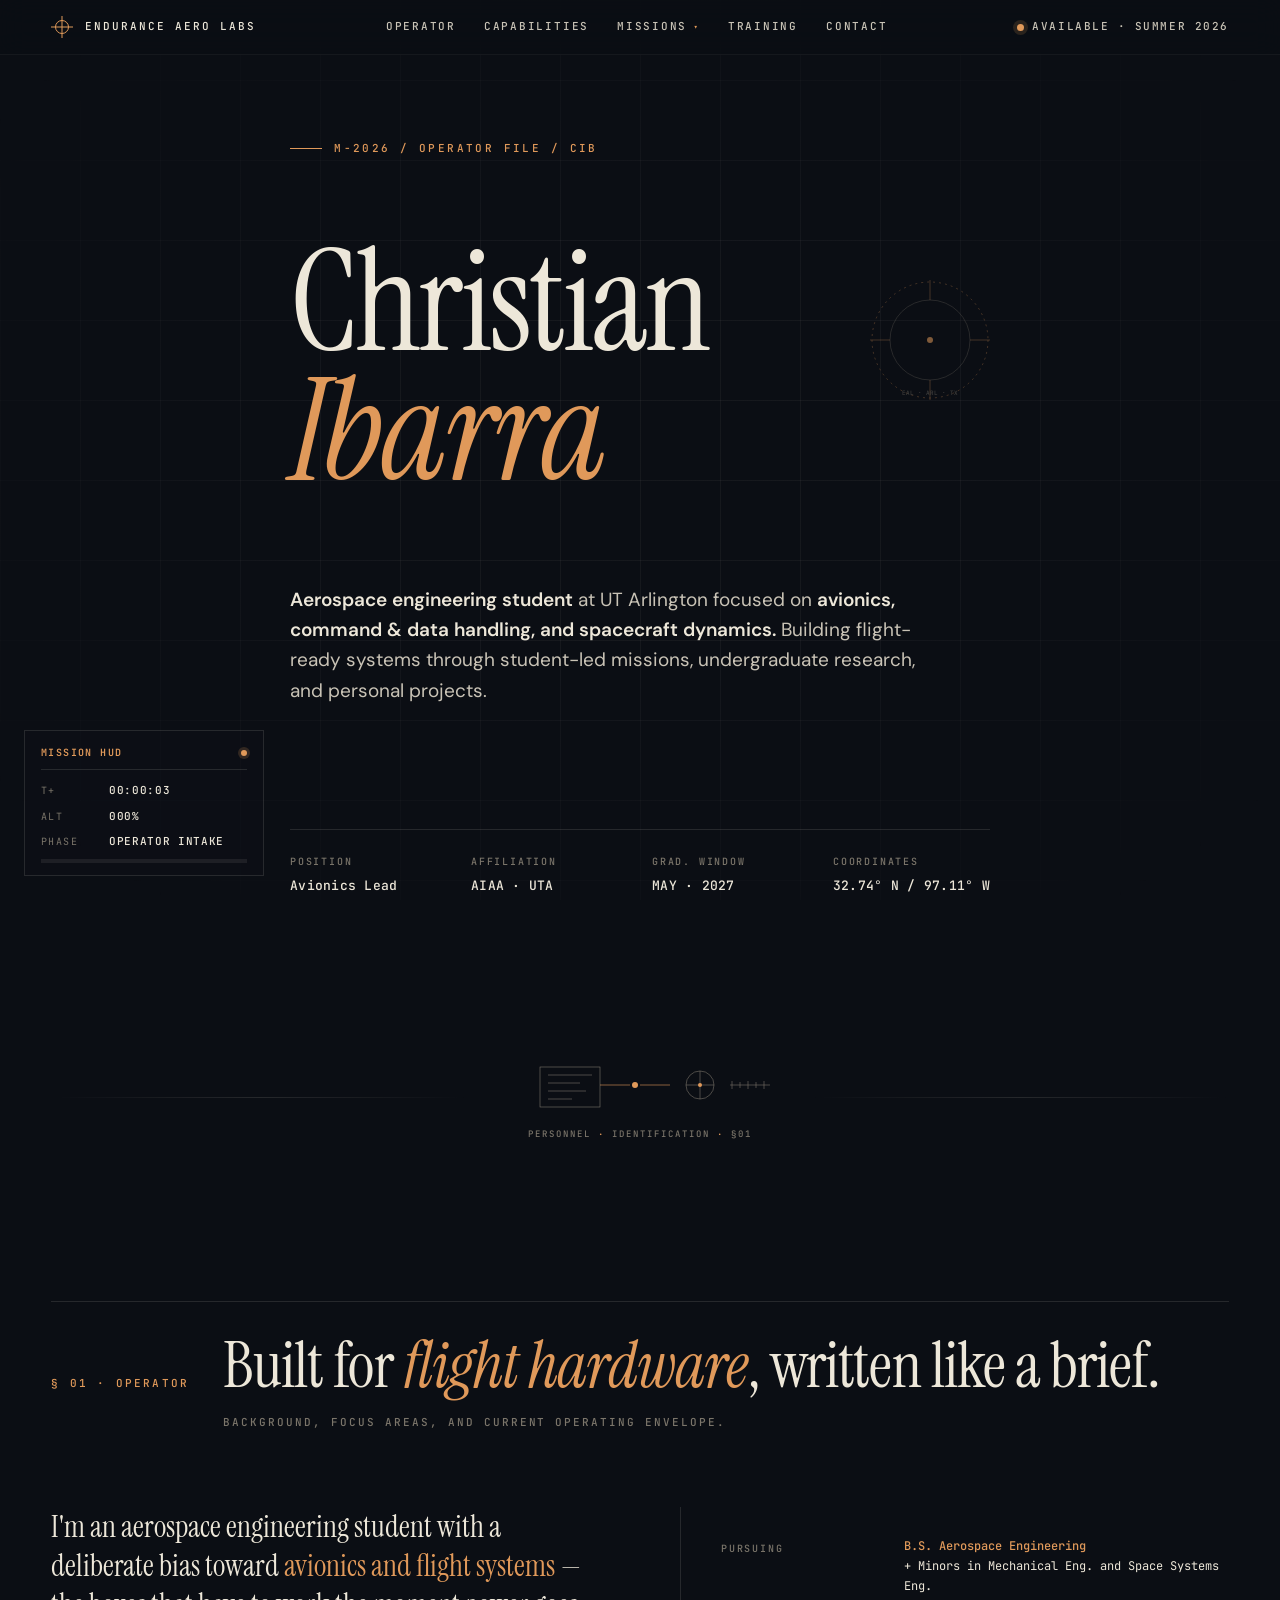
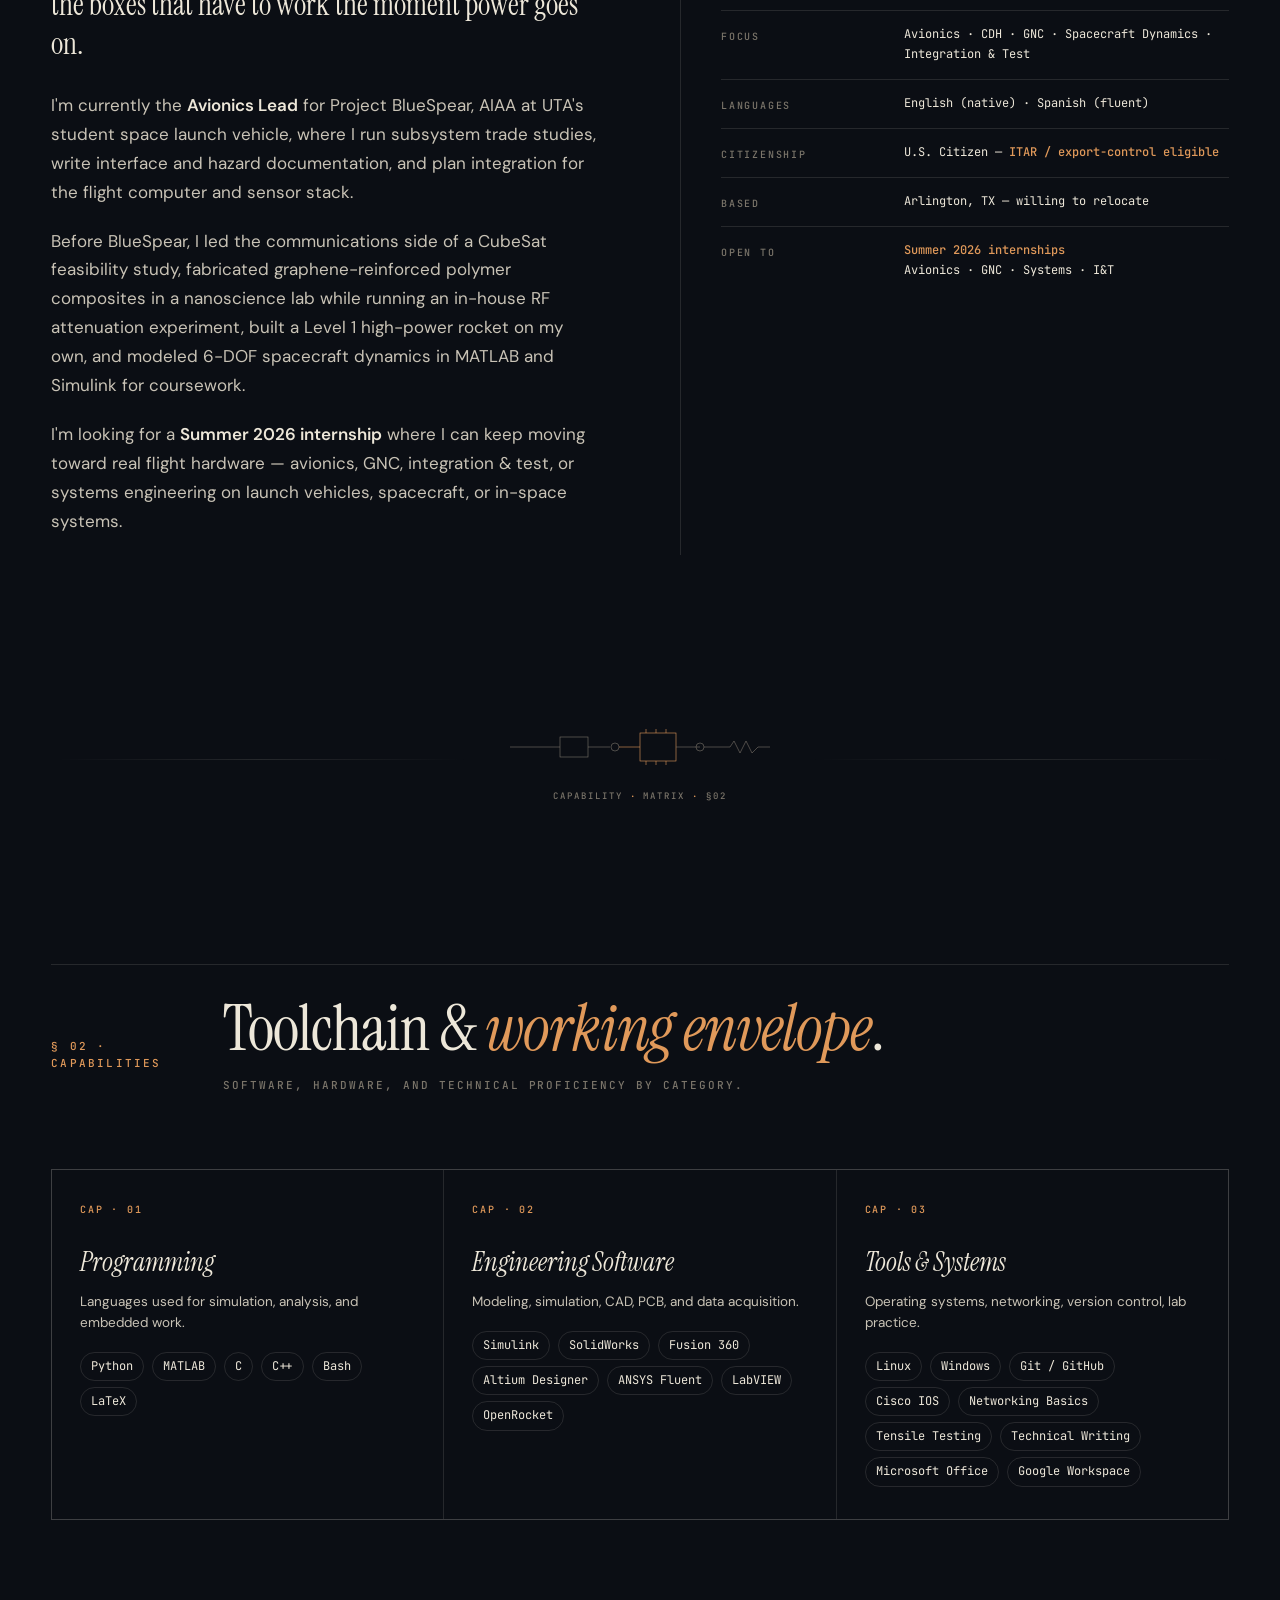
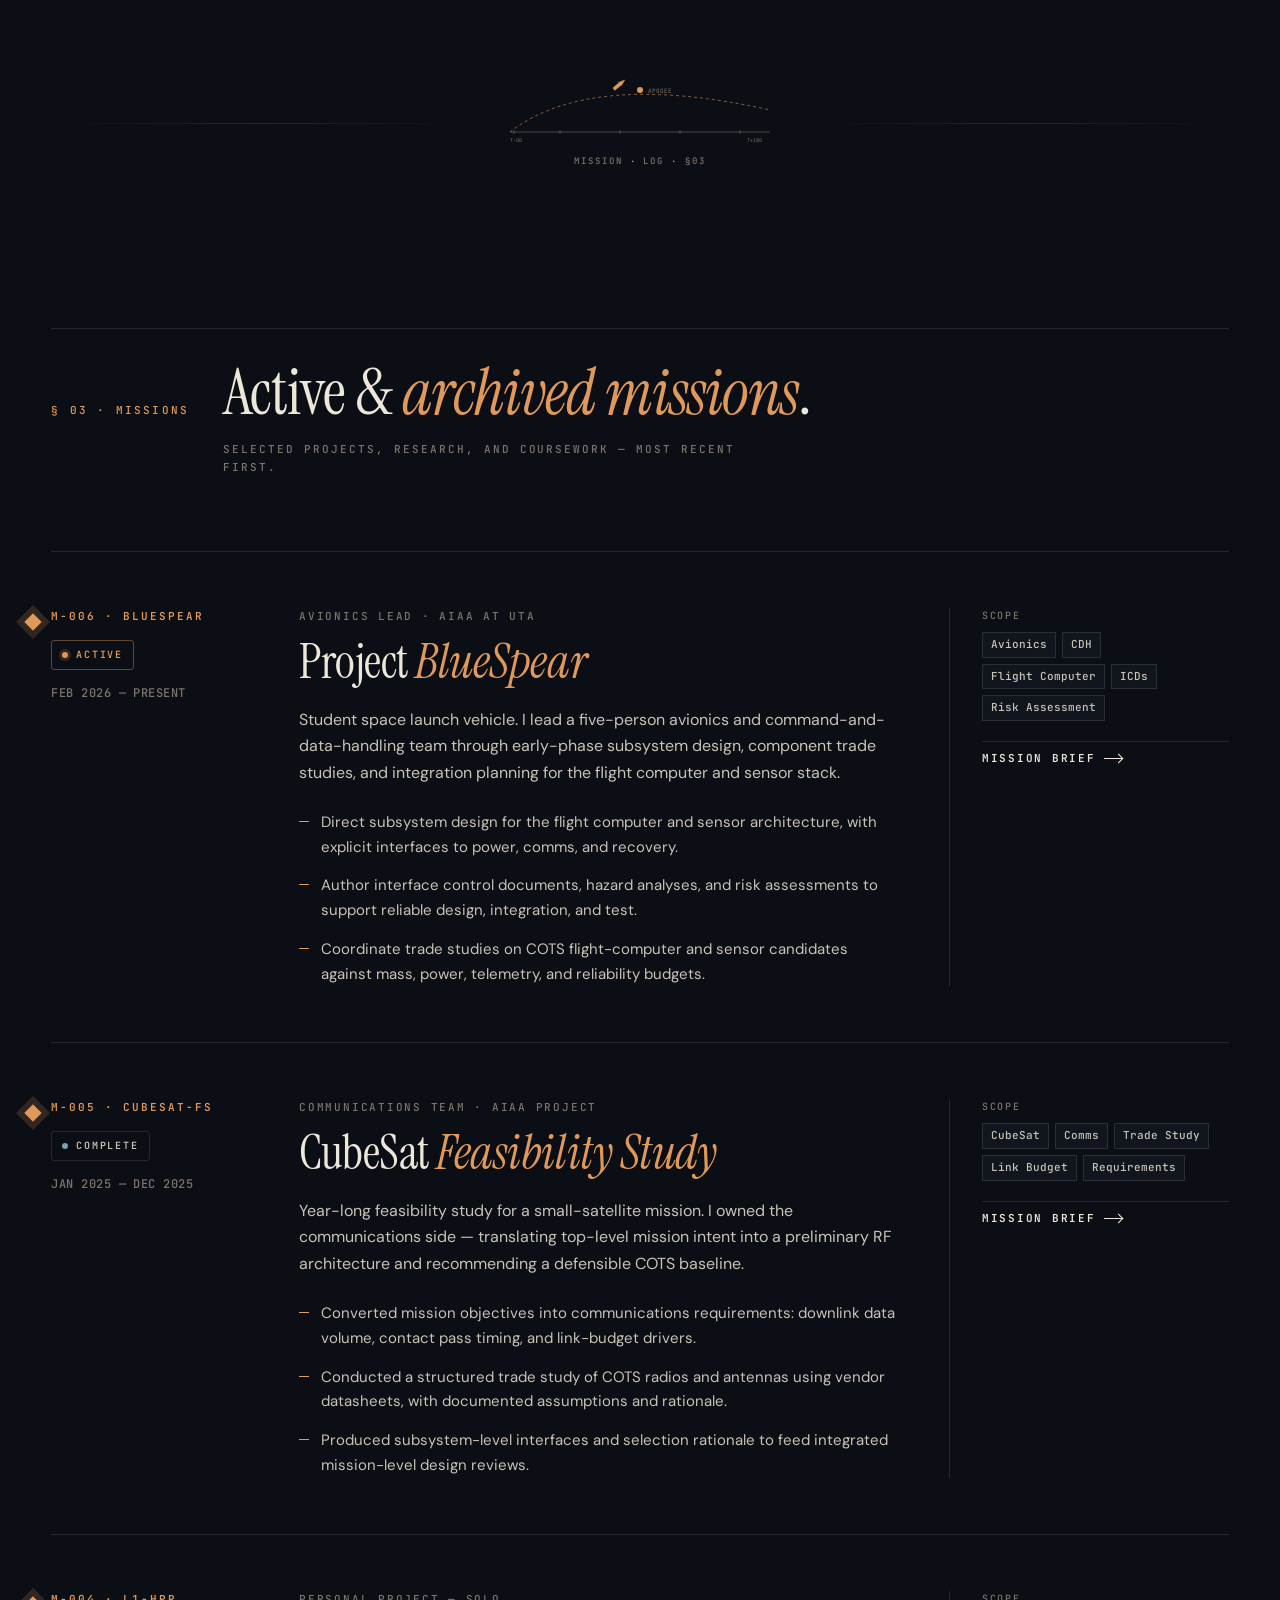
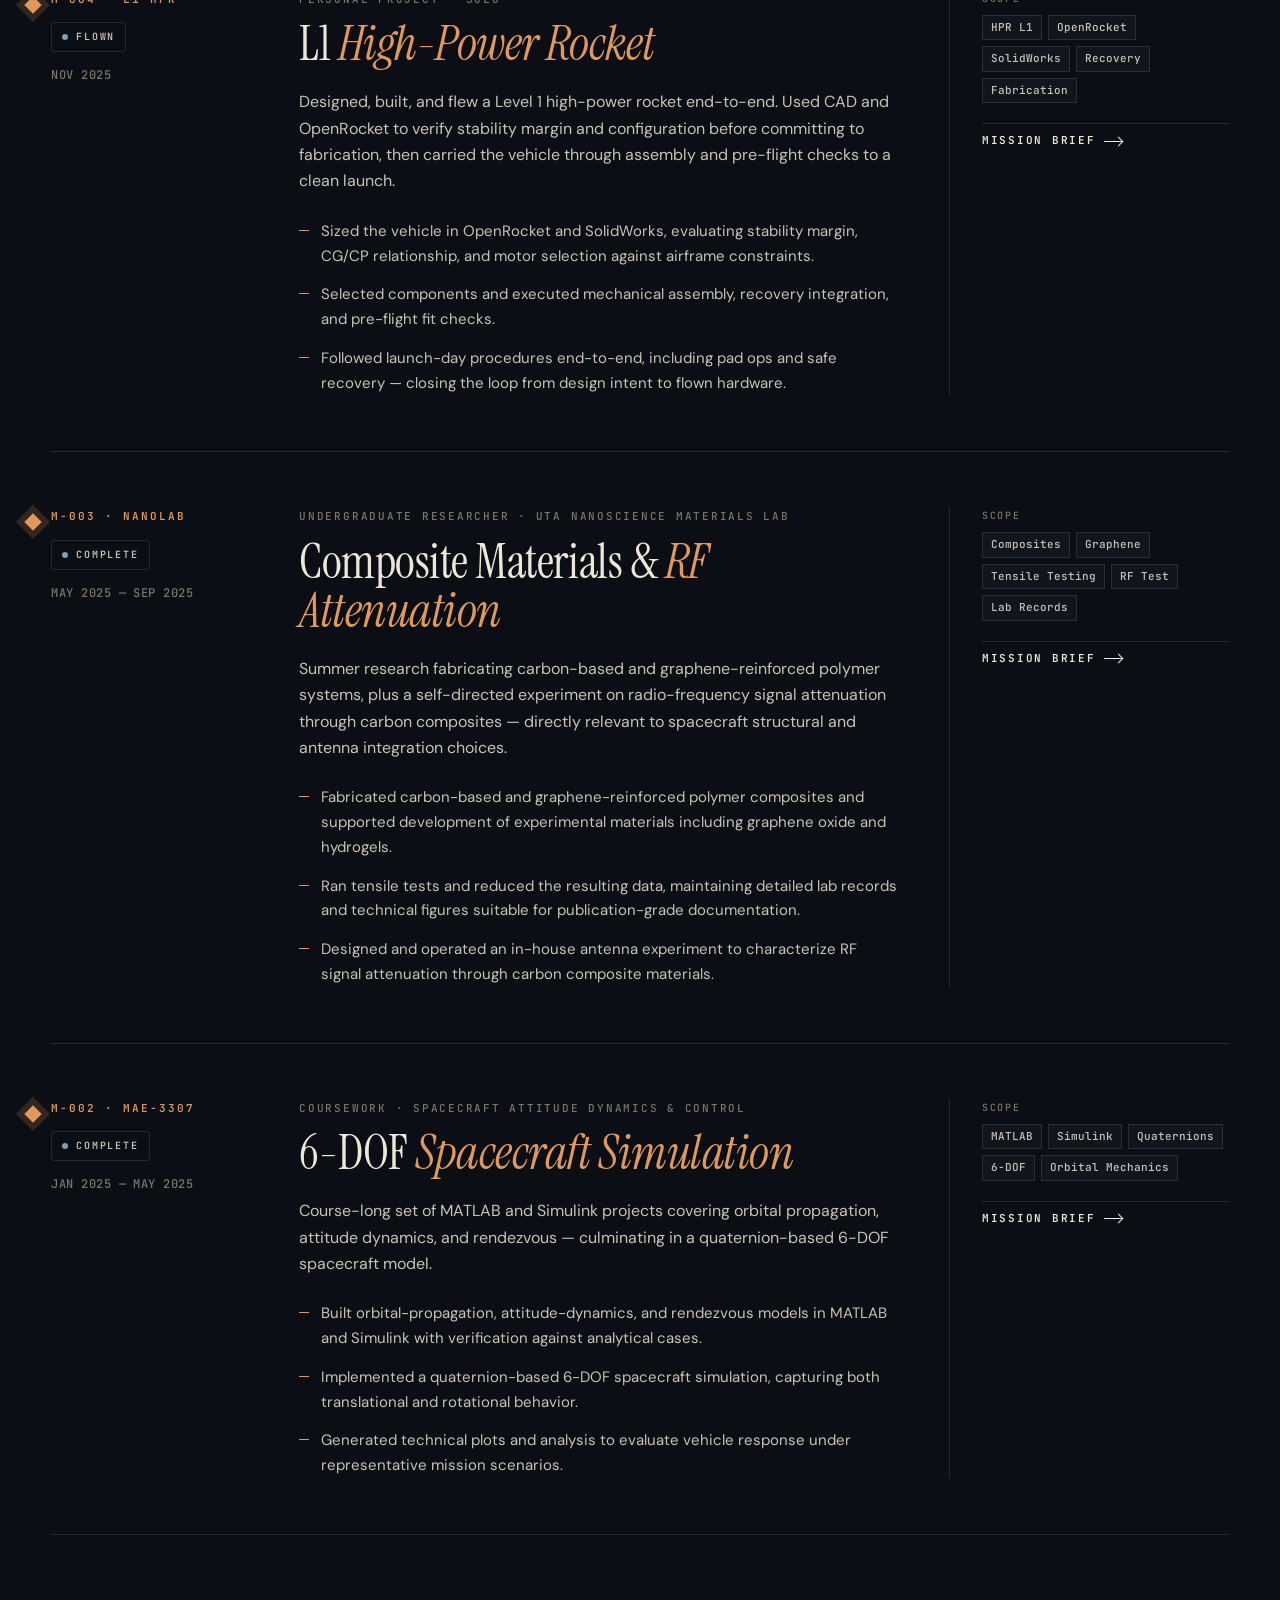
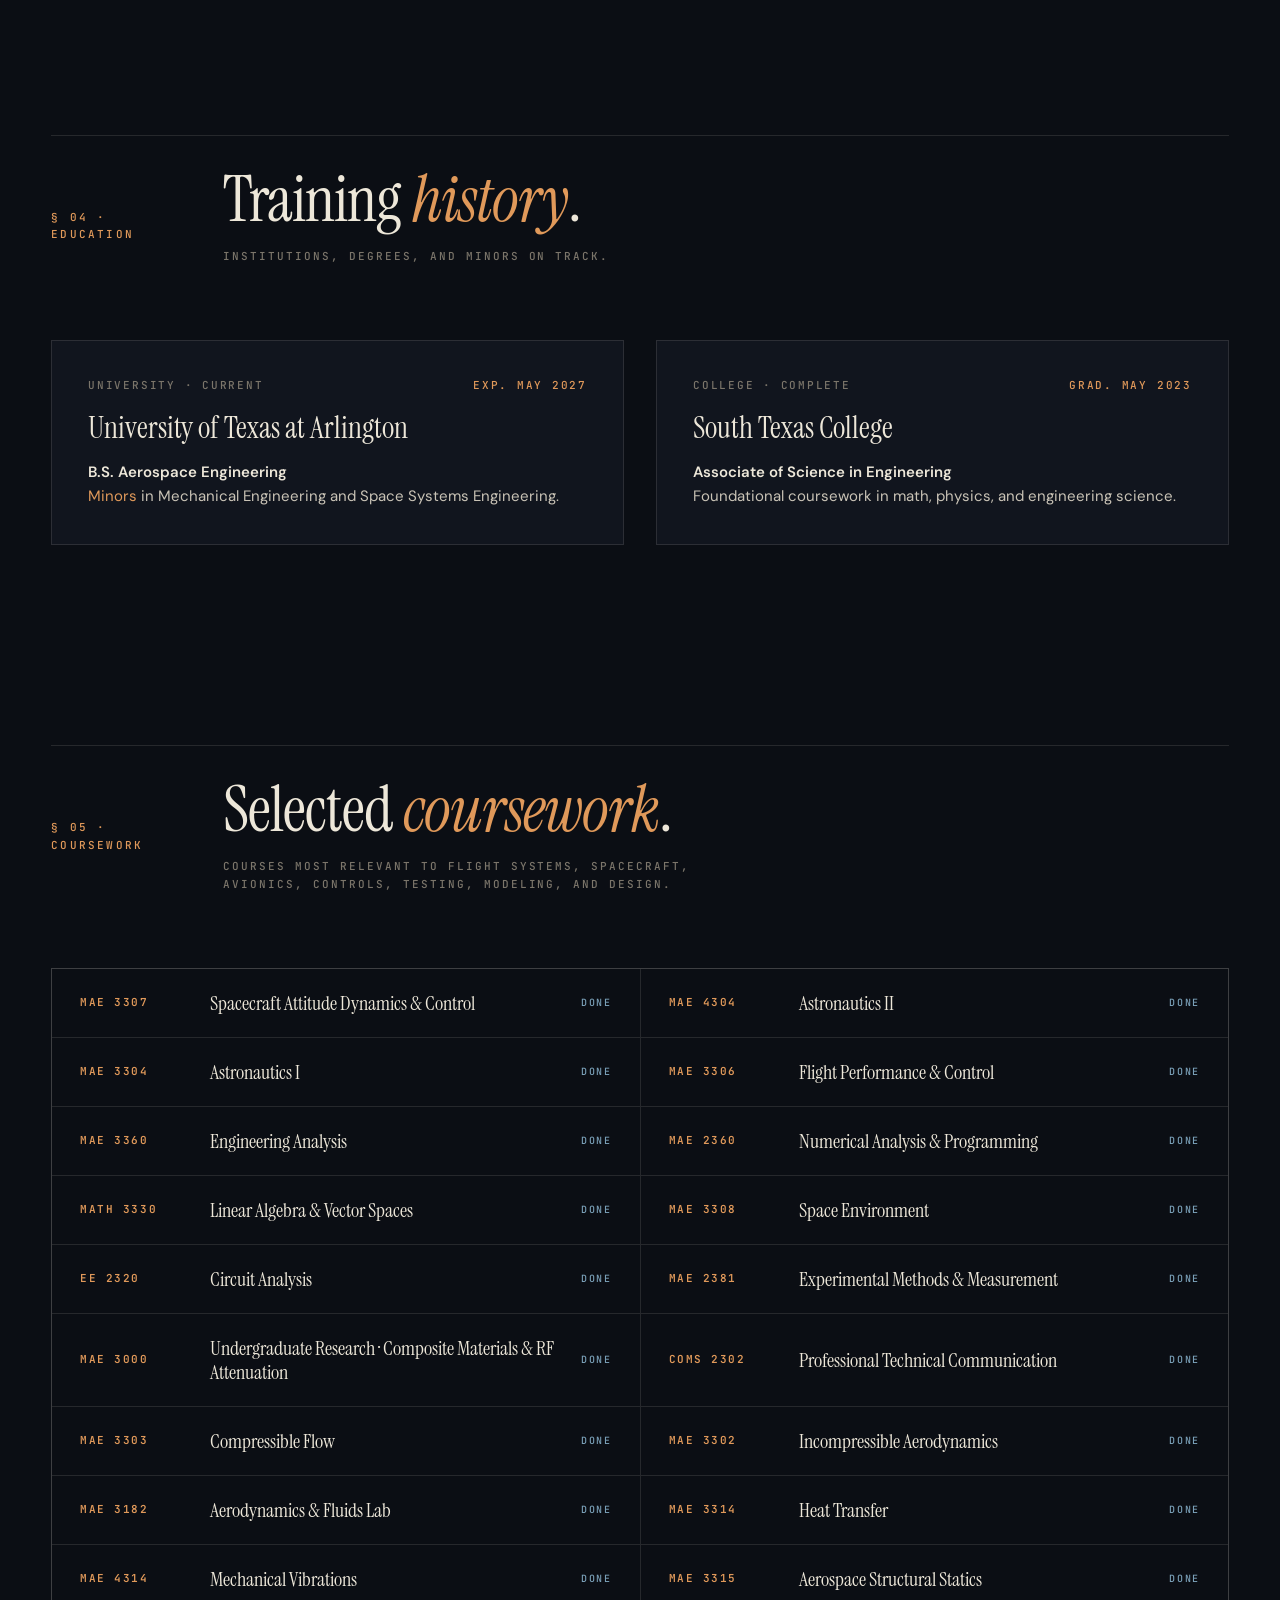
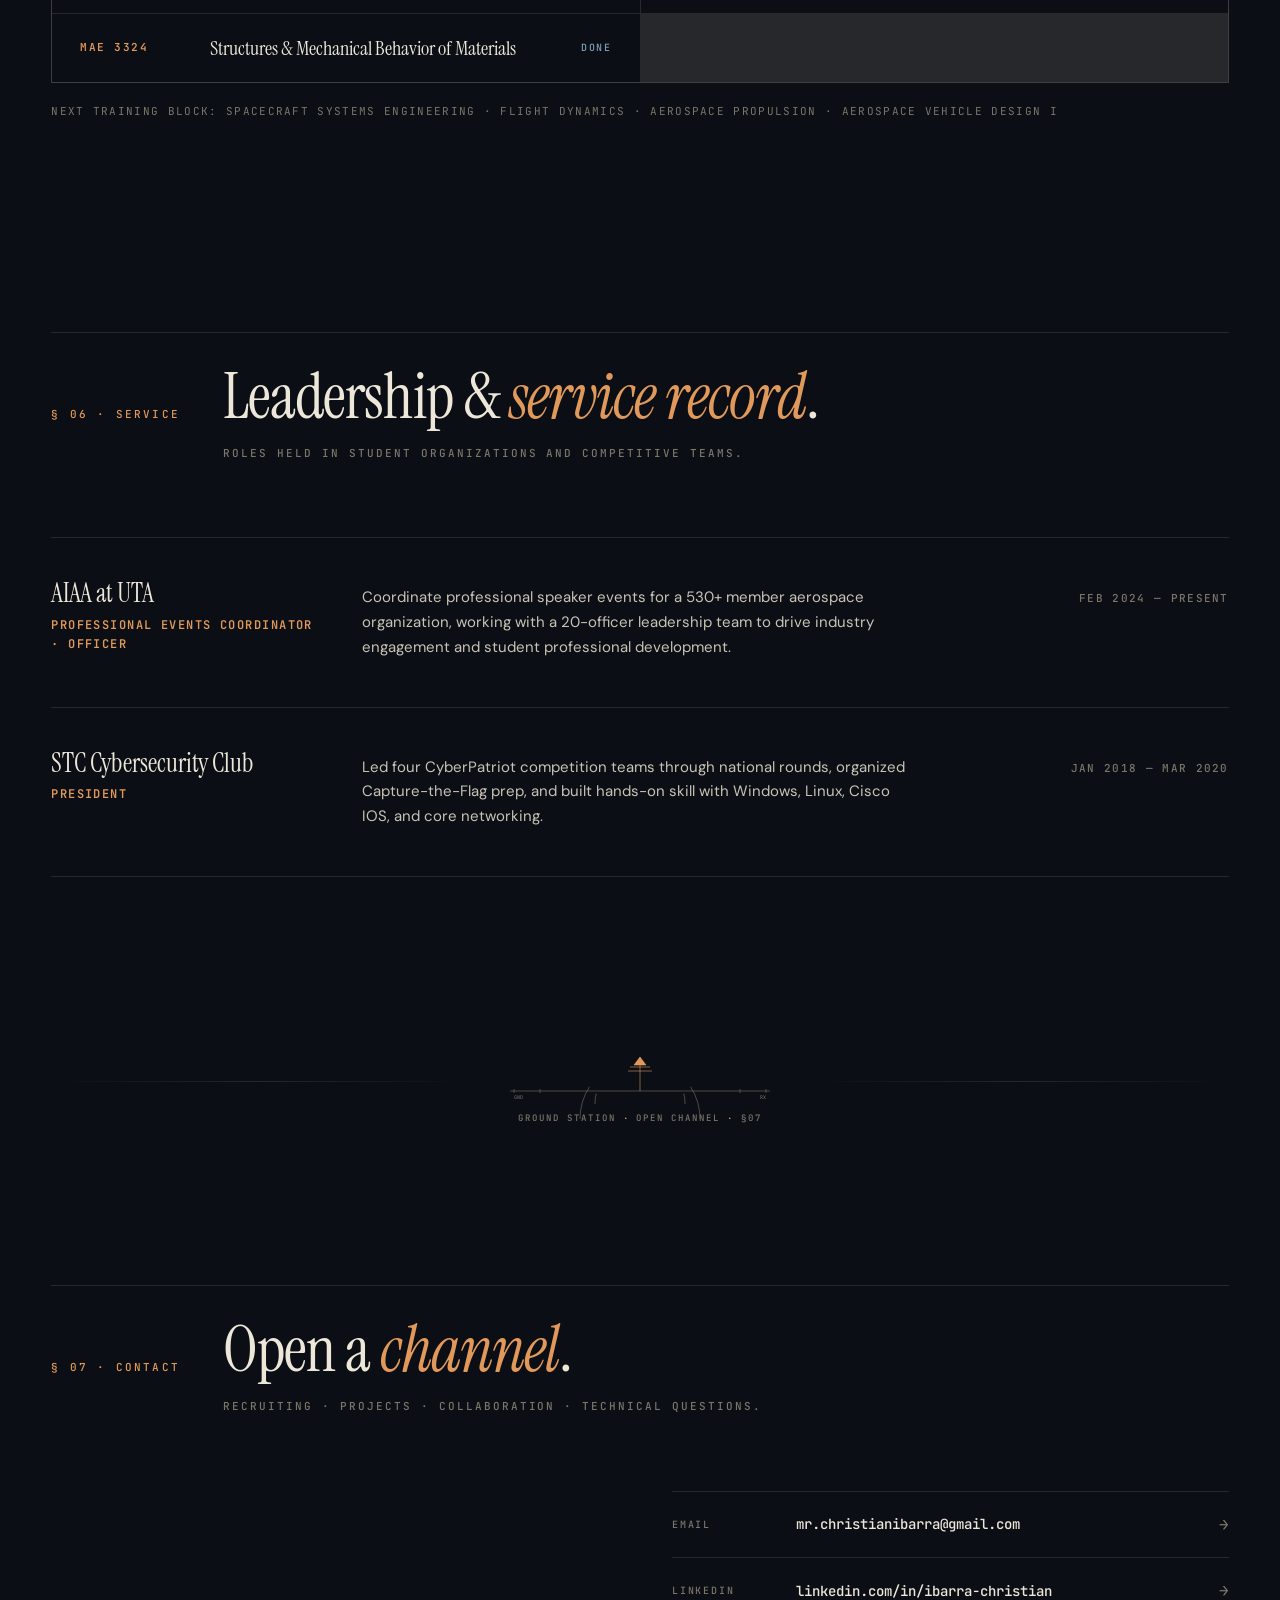
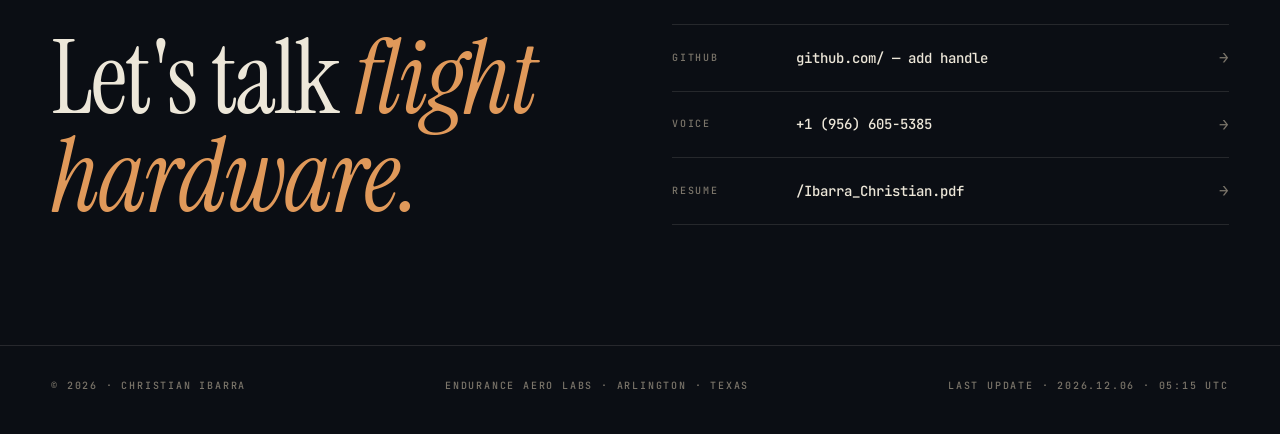
==== commit c1cb8261: "Update index.html" ====
--- a/index.html
+++ b/index.html
@@ -1527,7 +1527,7 @@
       <div class="section-num">§ 05 · Coursework</div>
       <div>
         <h2 class="section-title">Selected <em>coursework</em>.</h2>
-        <p class="section-kicker">Courses most relevant to flight systems, spacecraft, avionics, controls, testing, and design.</p>
+        <p class="section-kicker">Courses most relevant to flight systems, spacecraft, avionics, controls, testing, modeling, and design.</p>
       </div>
     </header>
 
@@ -1564,6 +1564,18 @@
       </div>
 
       <div class="course-row">
+        <span class="course-code">MAE 2360</span>
+        <span class="course-name">Numerical Analysis &amp; Programming</span>
+        <span class="course-status done">Done</span>
+      </div>
+
+      <div class="course-row">
+        <span class="course-code">MATH 3330</span>
+        <span class="course-name">Linear Algebra &amp; Vector Spaces</span>
+        <span class="course-status done">Done</span>
+      </div>
+
+      <div class="course-row">
         <span class="course-code">MAE 3308</span>
         <span class="course-name">Space Environment</span>
         <span class="course-status done">Done</span>
@@ -1578,6 +1590,18 @@
       <div class="course-row">
         <span class="course-code">MAE 2381</span>
         <span class="course-name">Experimental Methods &amp; Measurement</span>
+        <span class="course-status done">Done</span>
+      </div>
+
+      <div class="course-row">
+        <span class="course-code">MAE 3000</span>
+        <span class="course-name">Undergraduate Research · Composite Materials &amp; RF Attenuation</span>
+        <span class="course-status done">Done</span>
+      </div>
+
+      <div class="course-row">
+        <span class="course-code">COMS 2302</span>
+        <span class="course-name">Professional Technical Communication</span>
         <span class="course-status done">Done</span>
       </div>
 
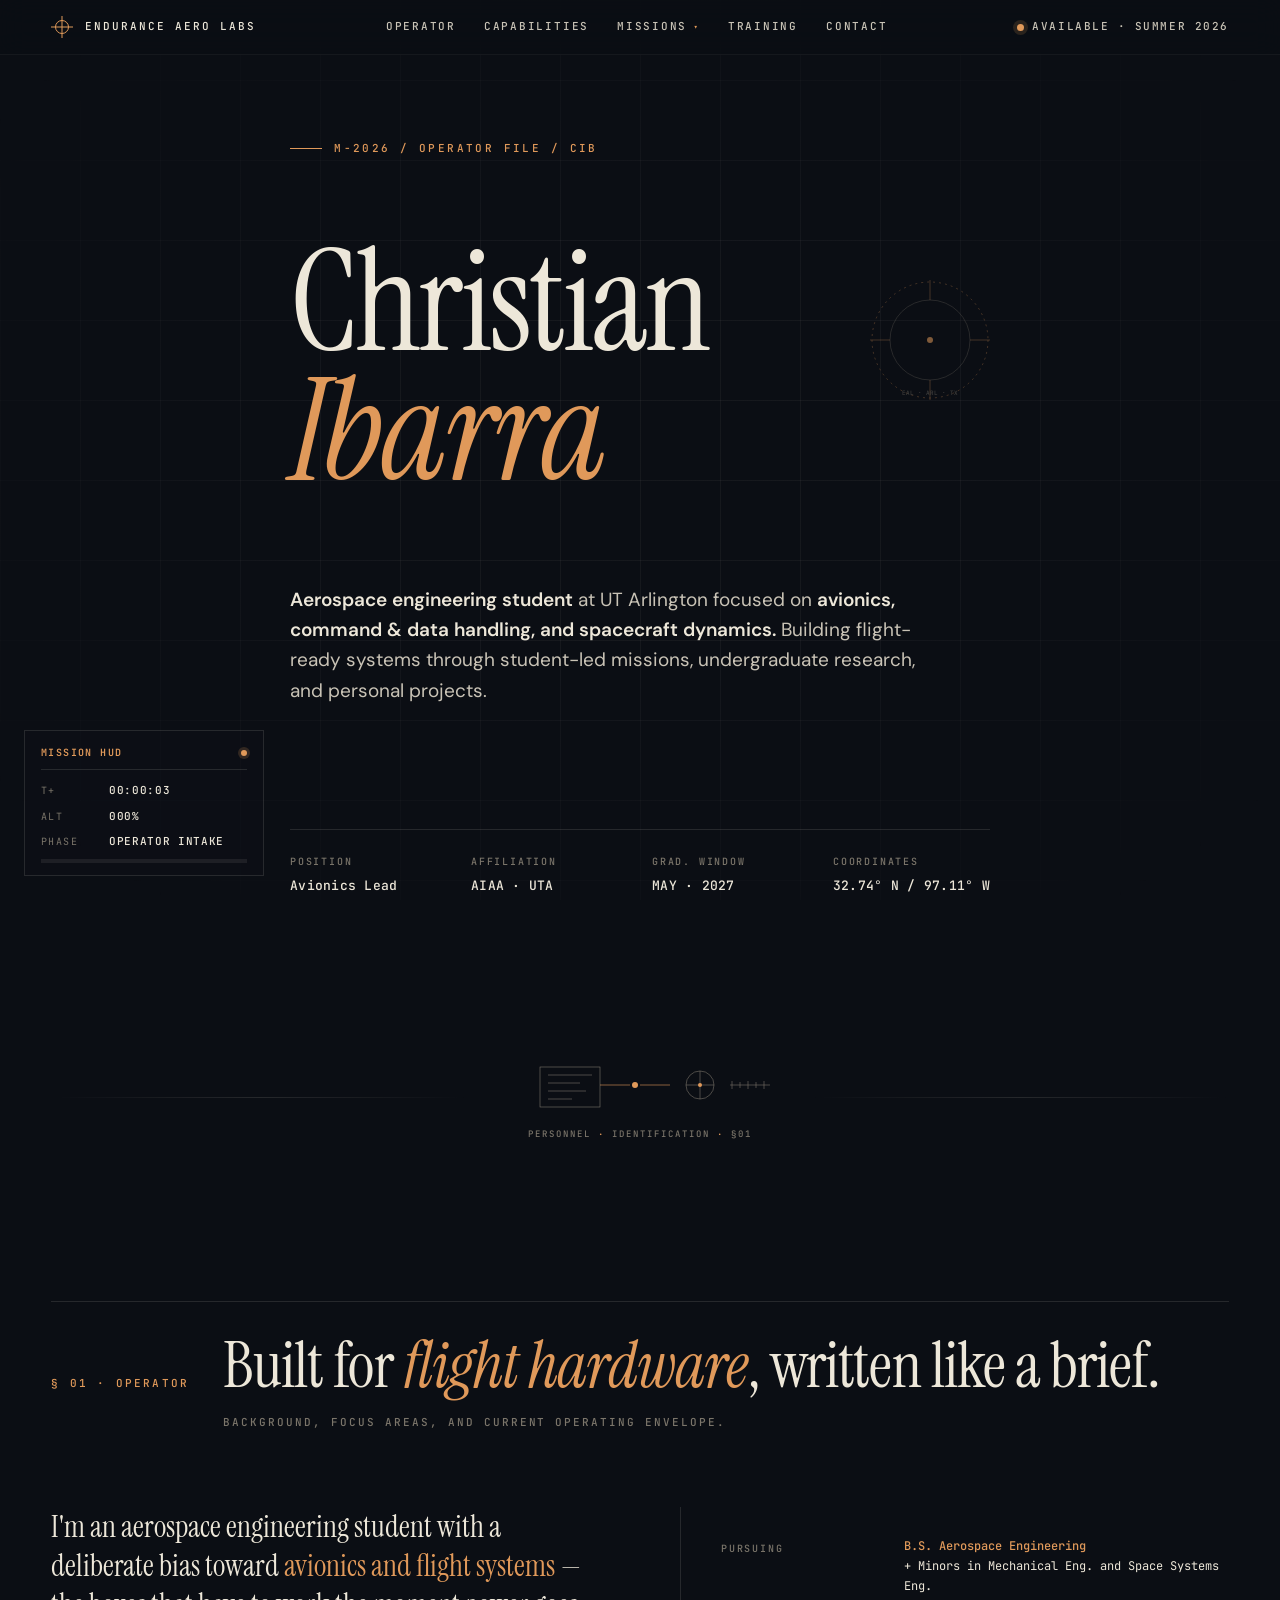
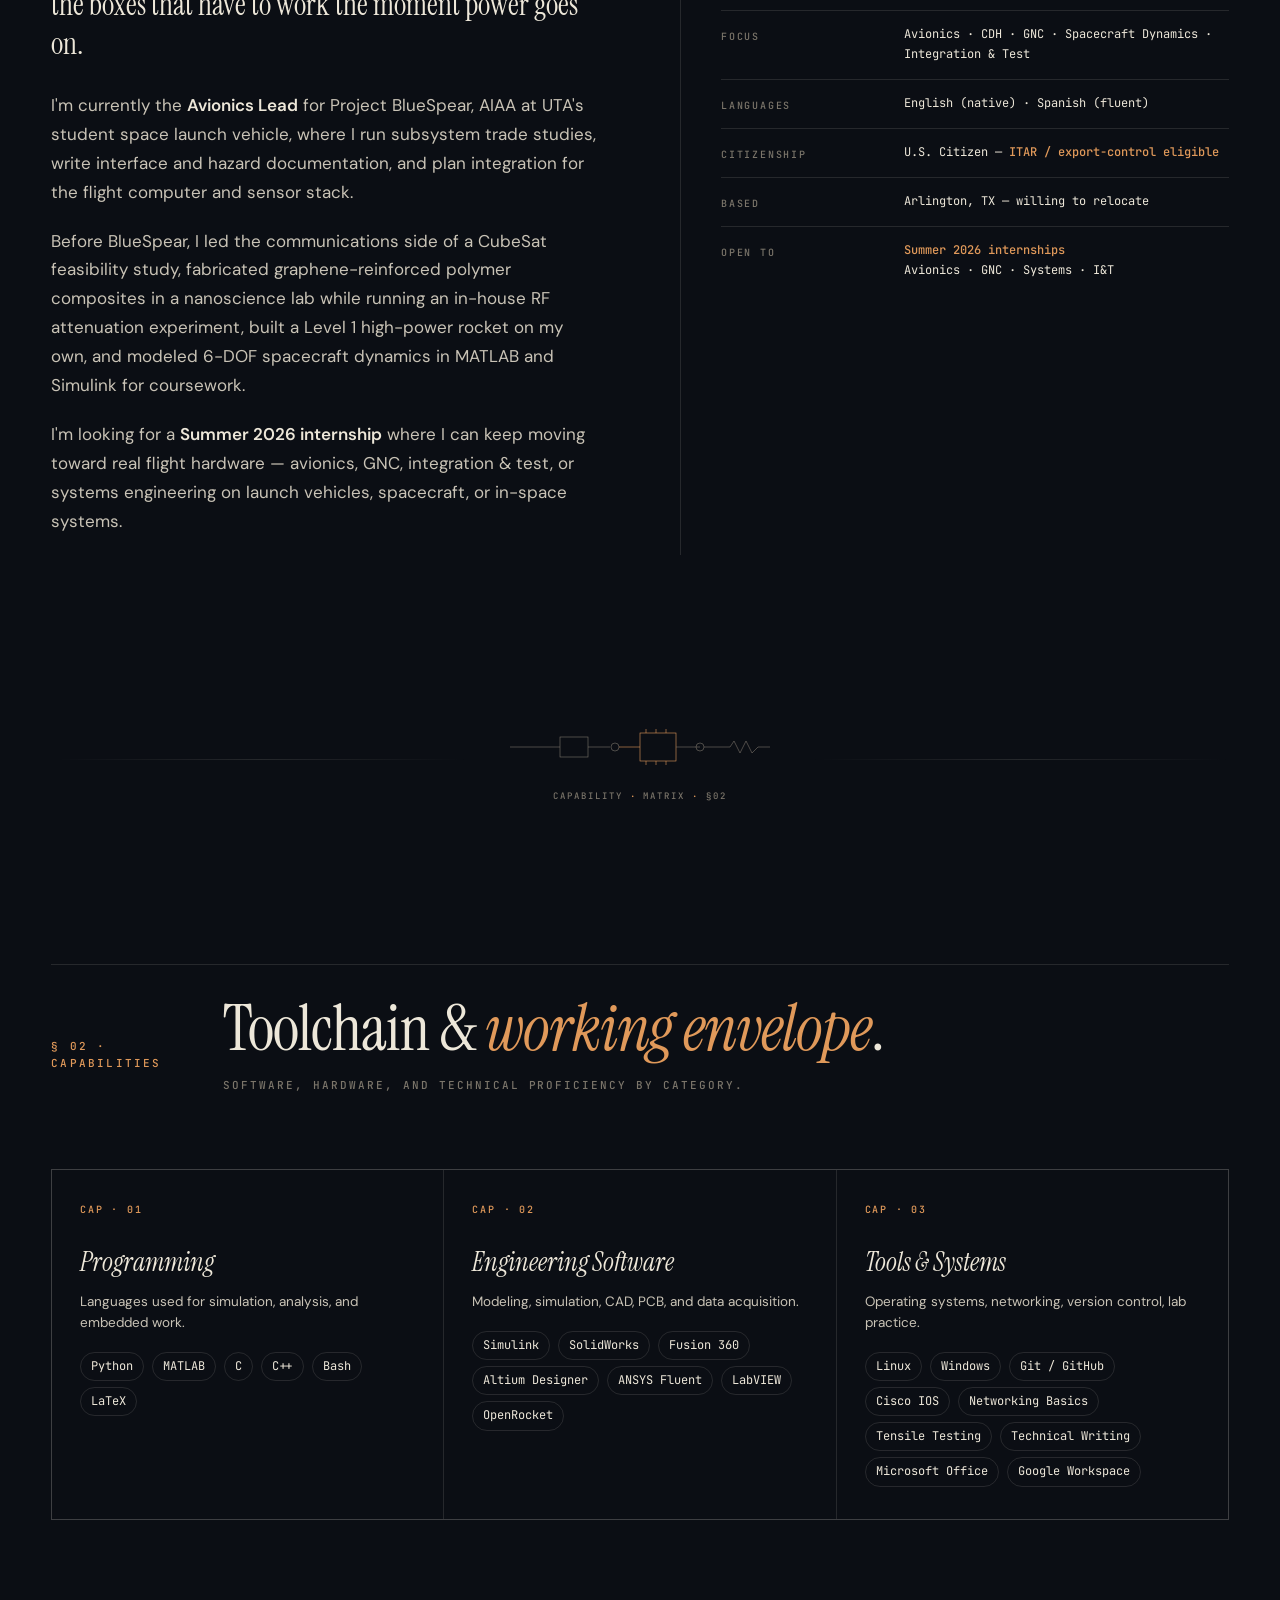
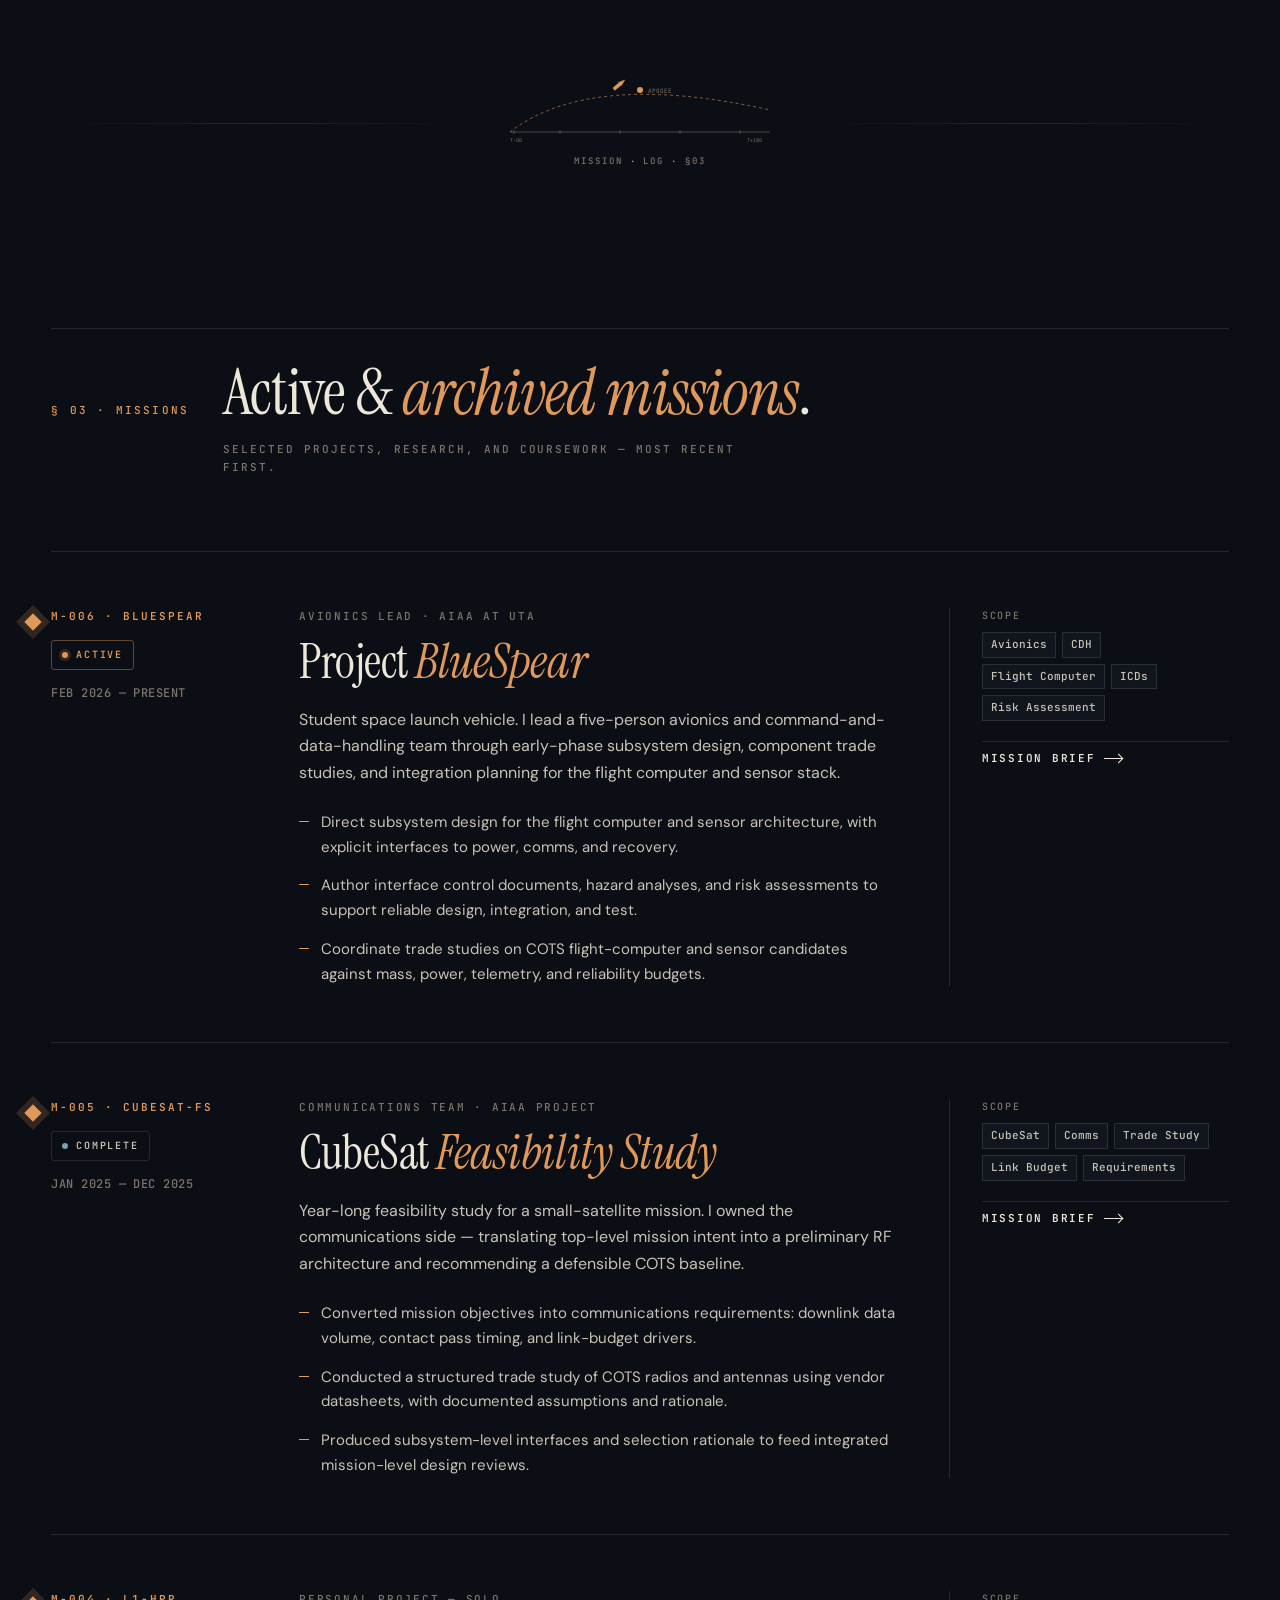
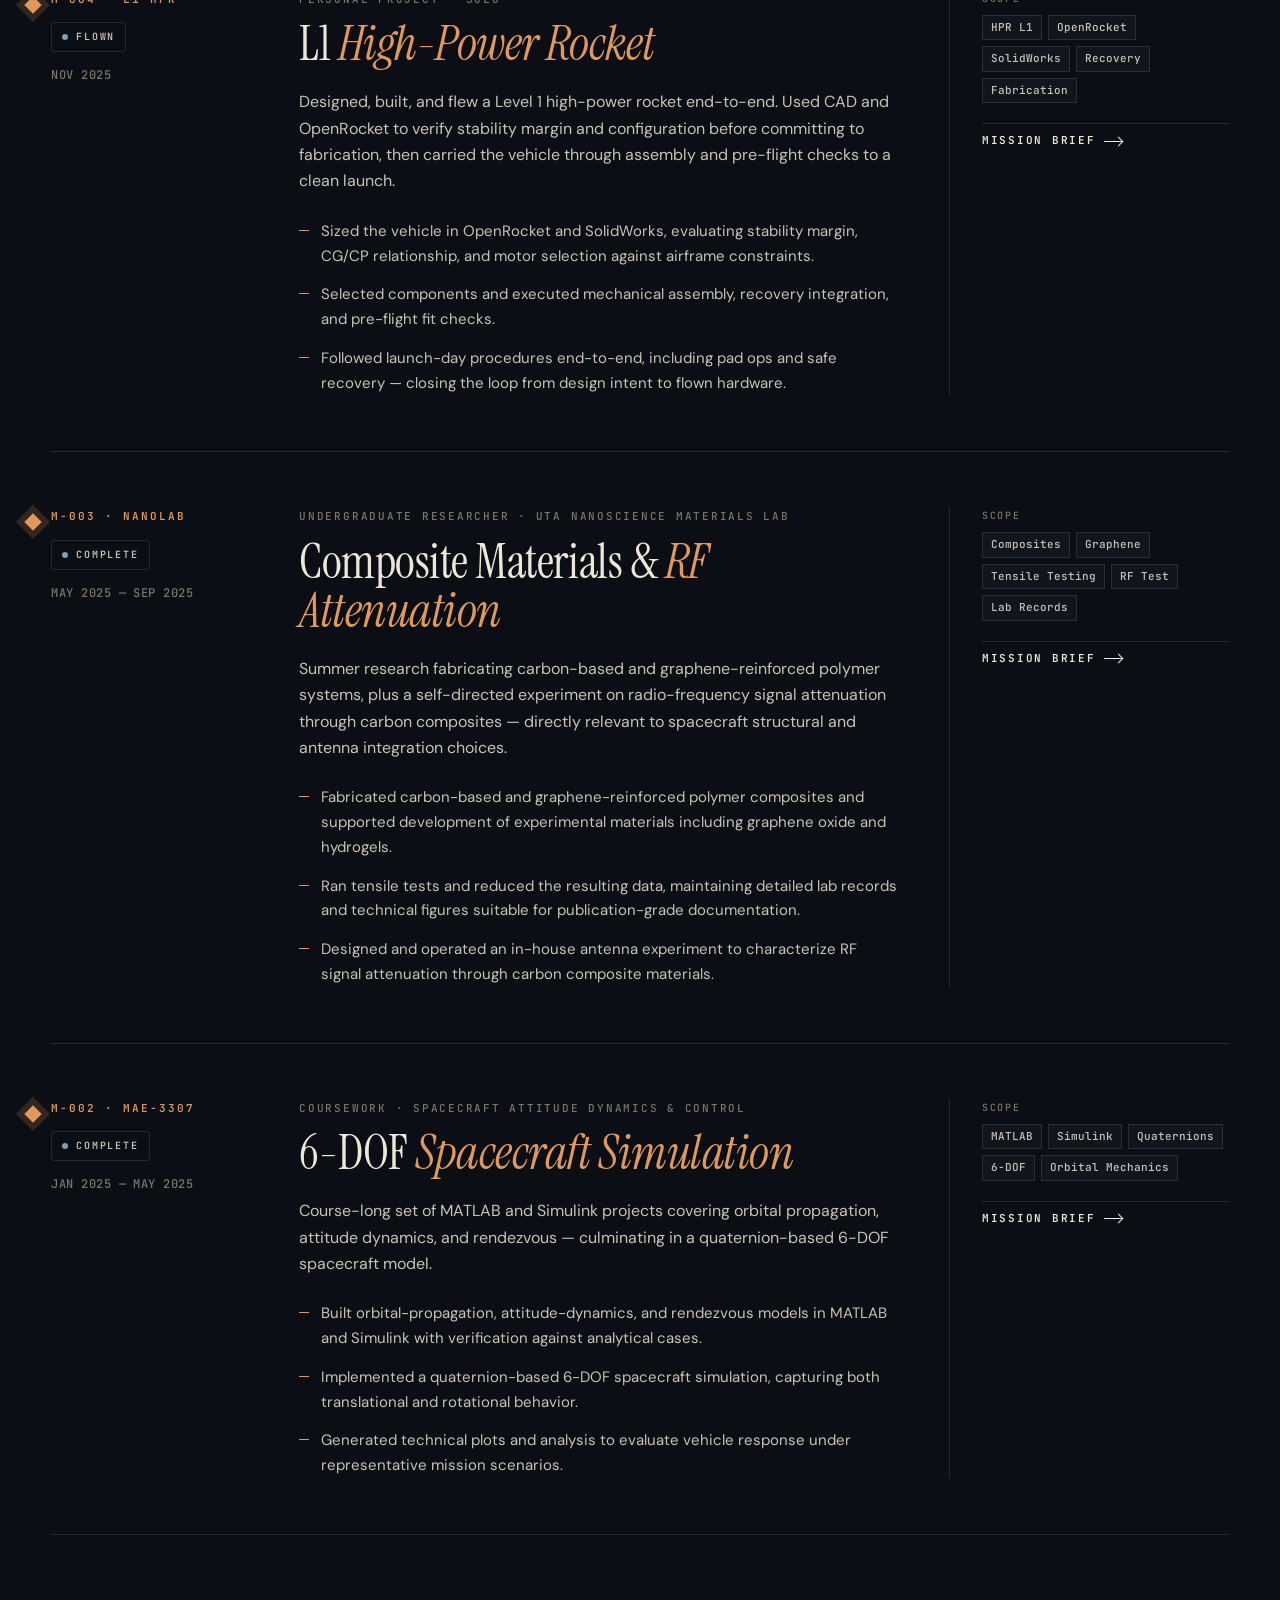
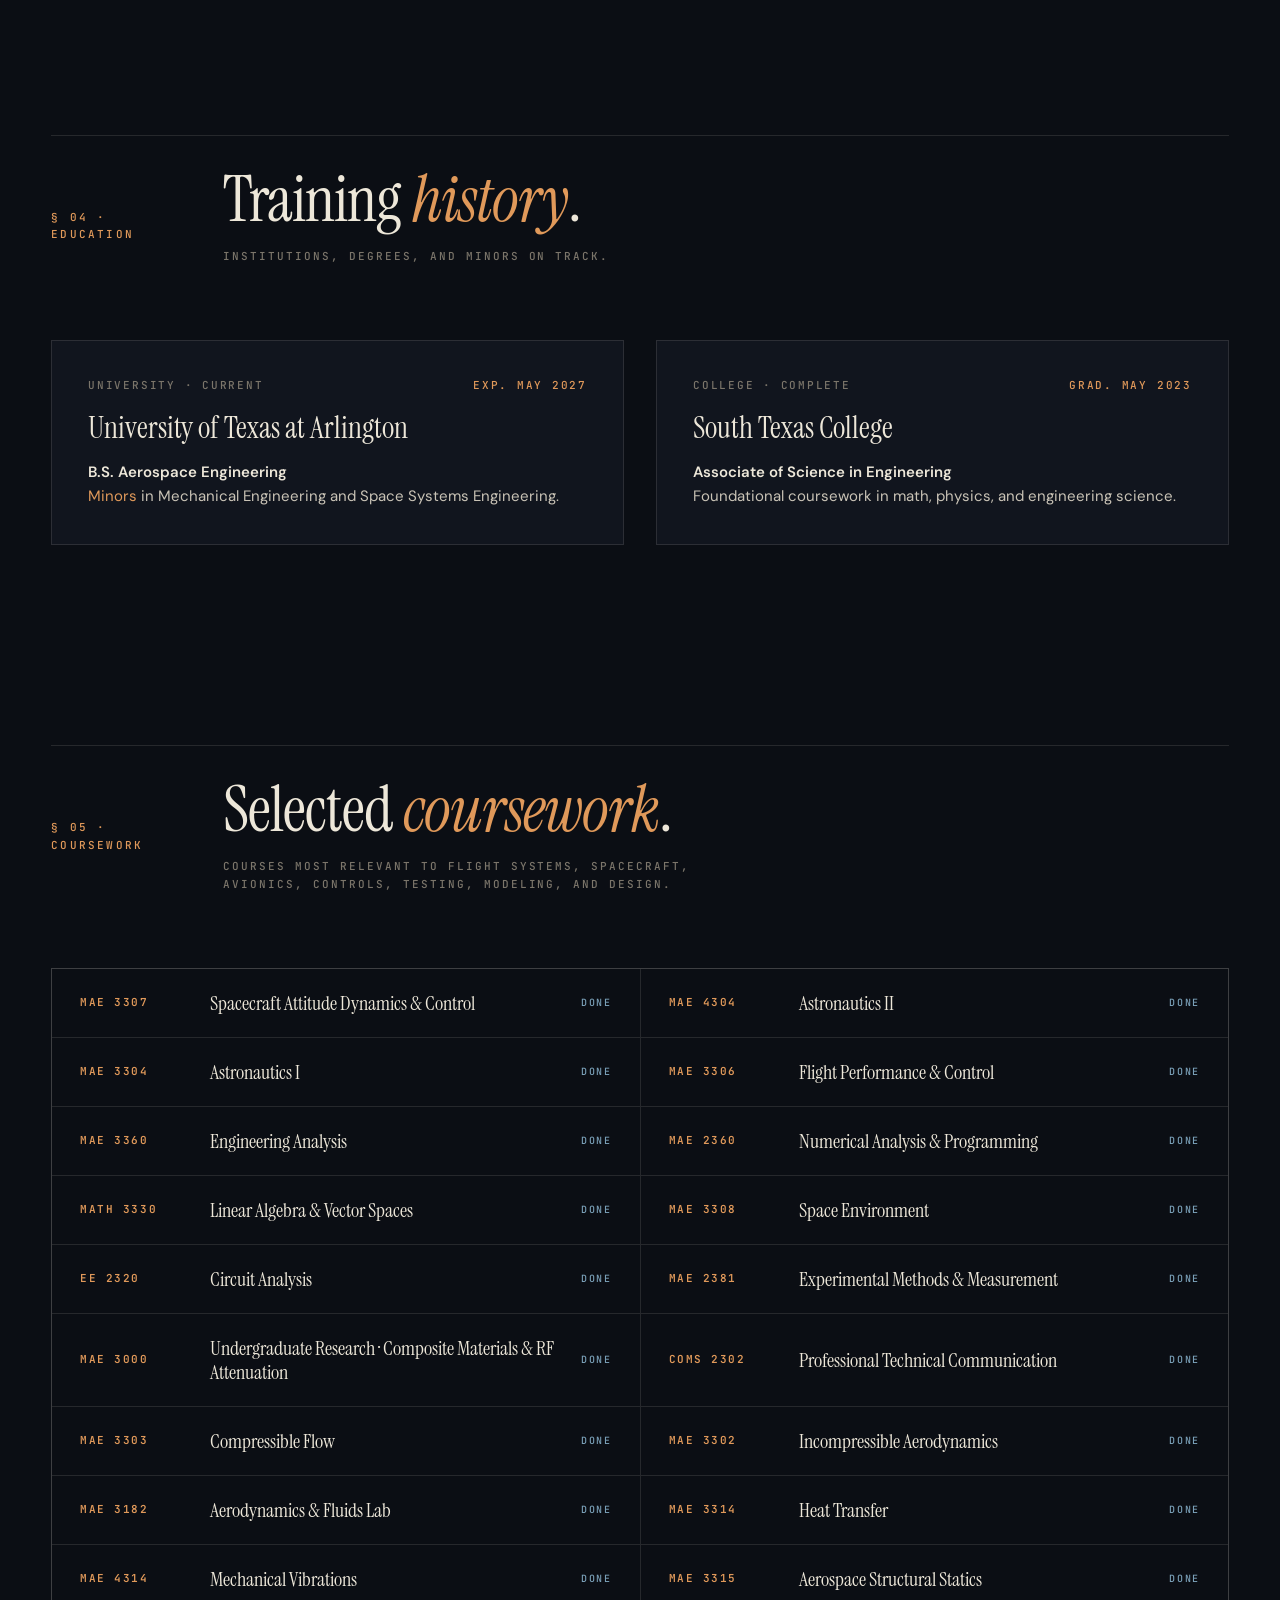
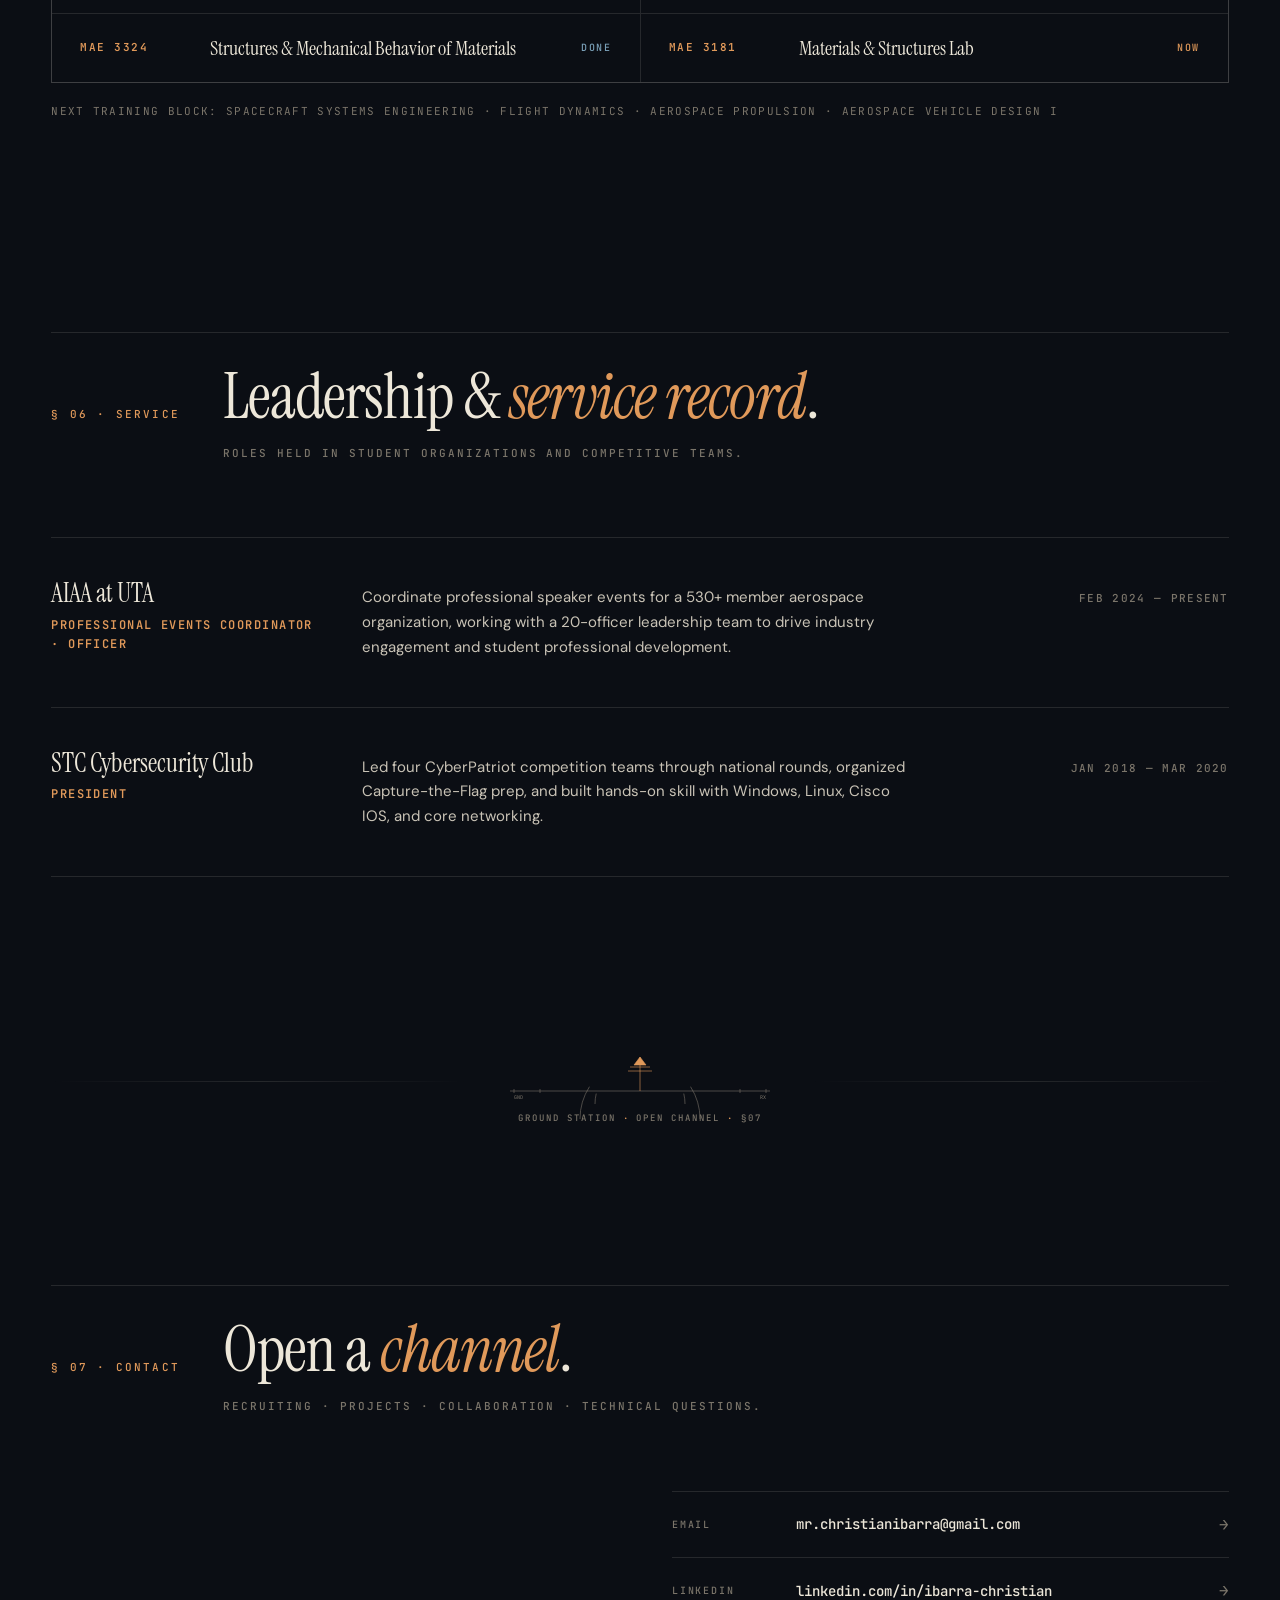
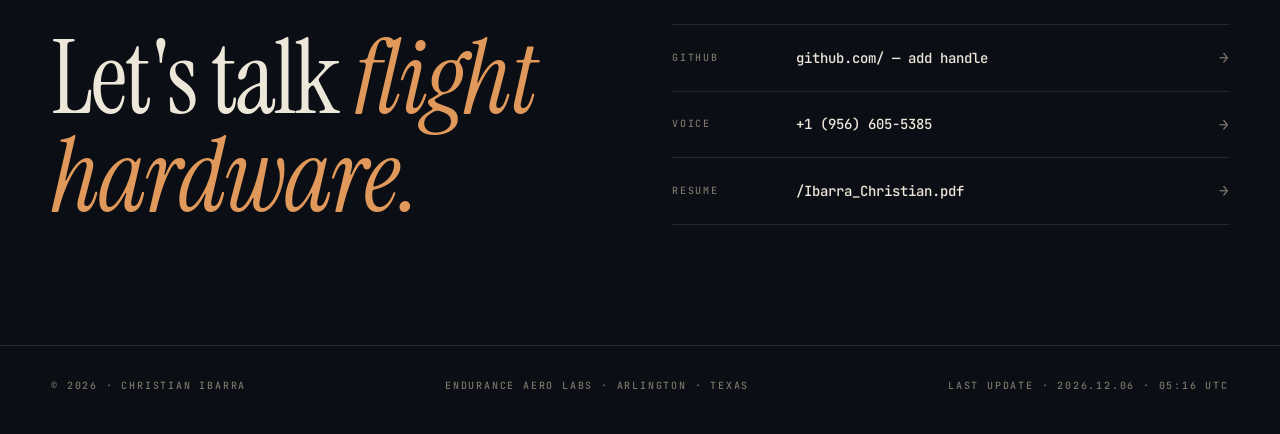
==== commit f04693f2: "Update index.html" ====
--- a/index.html
+++ b/index.html
@@ -1647,6 +1647,12 @@
         <span class="course-status done">Done</span>
       </div>
 
+      <div class="course-row">
+        <span class="course-code">MAE 3181</span>
+        <span class="course-name">Materials &amp; Structures Lab</span>
+        <span class="course-status now">Now</span>
+      </div>
+
     </div>
 
     <p style="font-family: var(--mono); font-size: 11px; letter-spacing: 0.12em; text-transform: uppercase; color: var(--fg-mute); margin-top: 20px;">
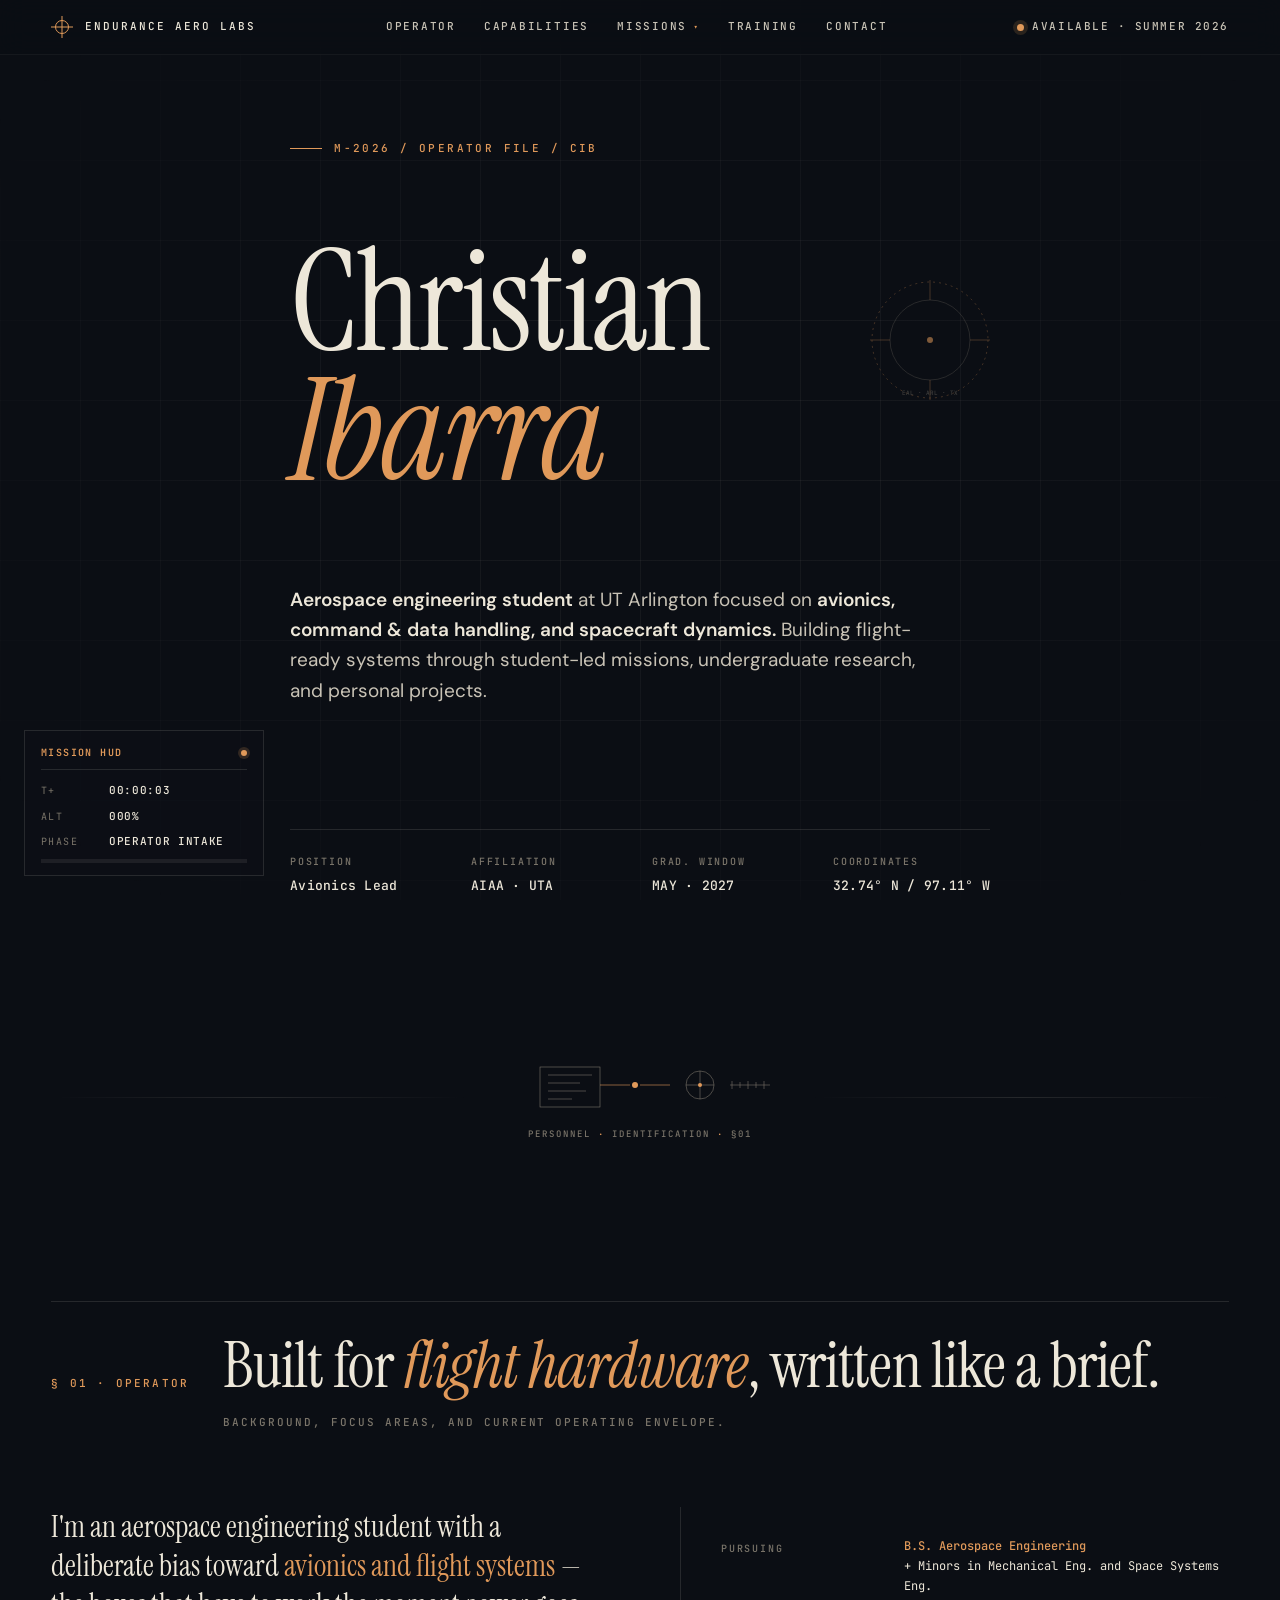
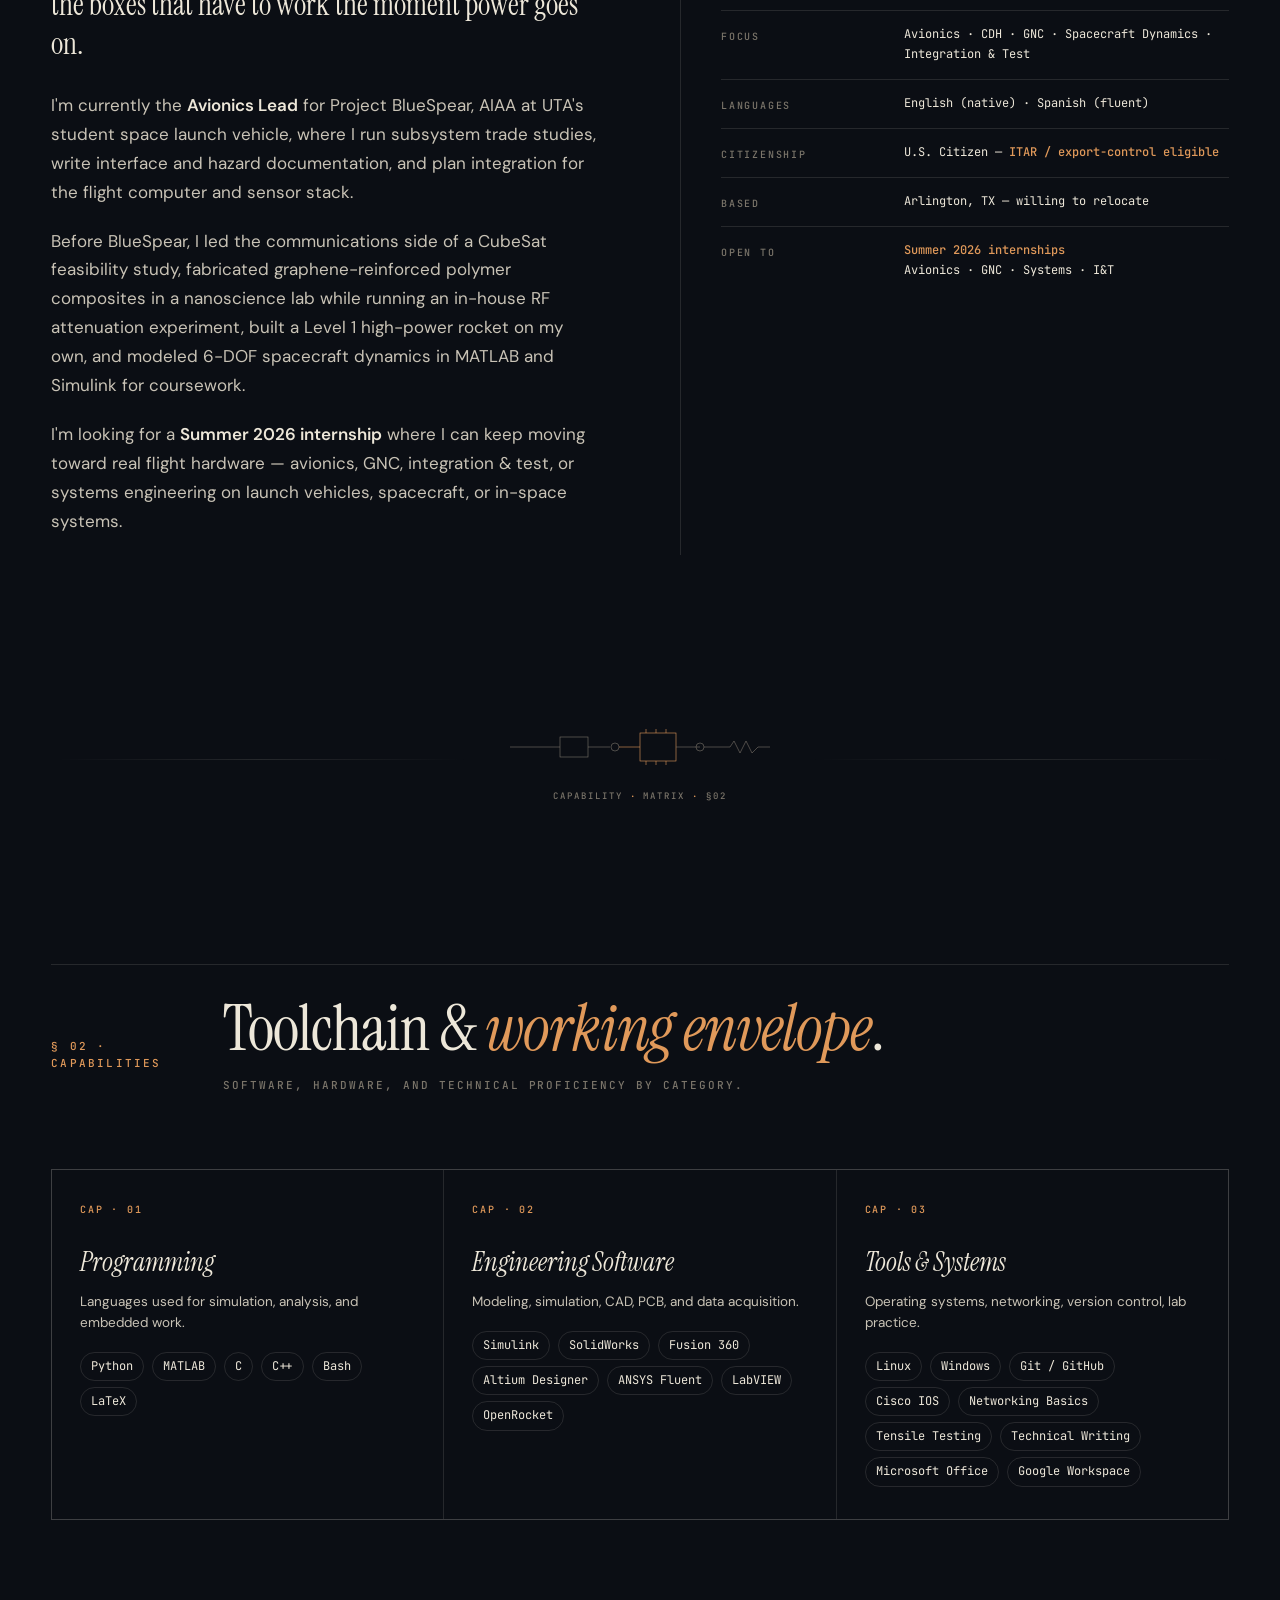
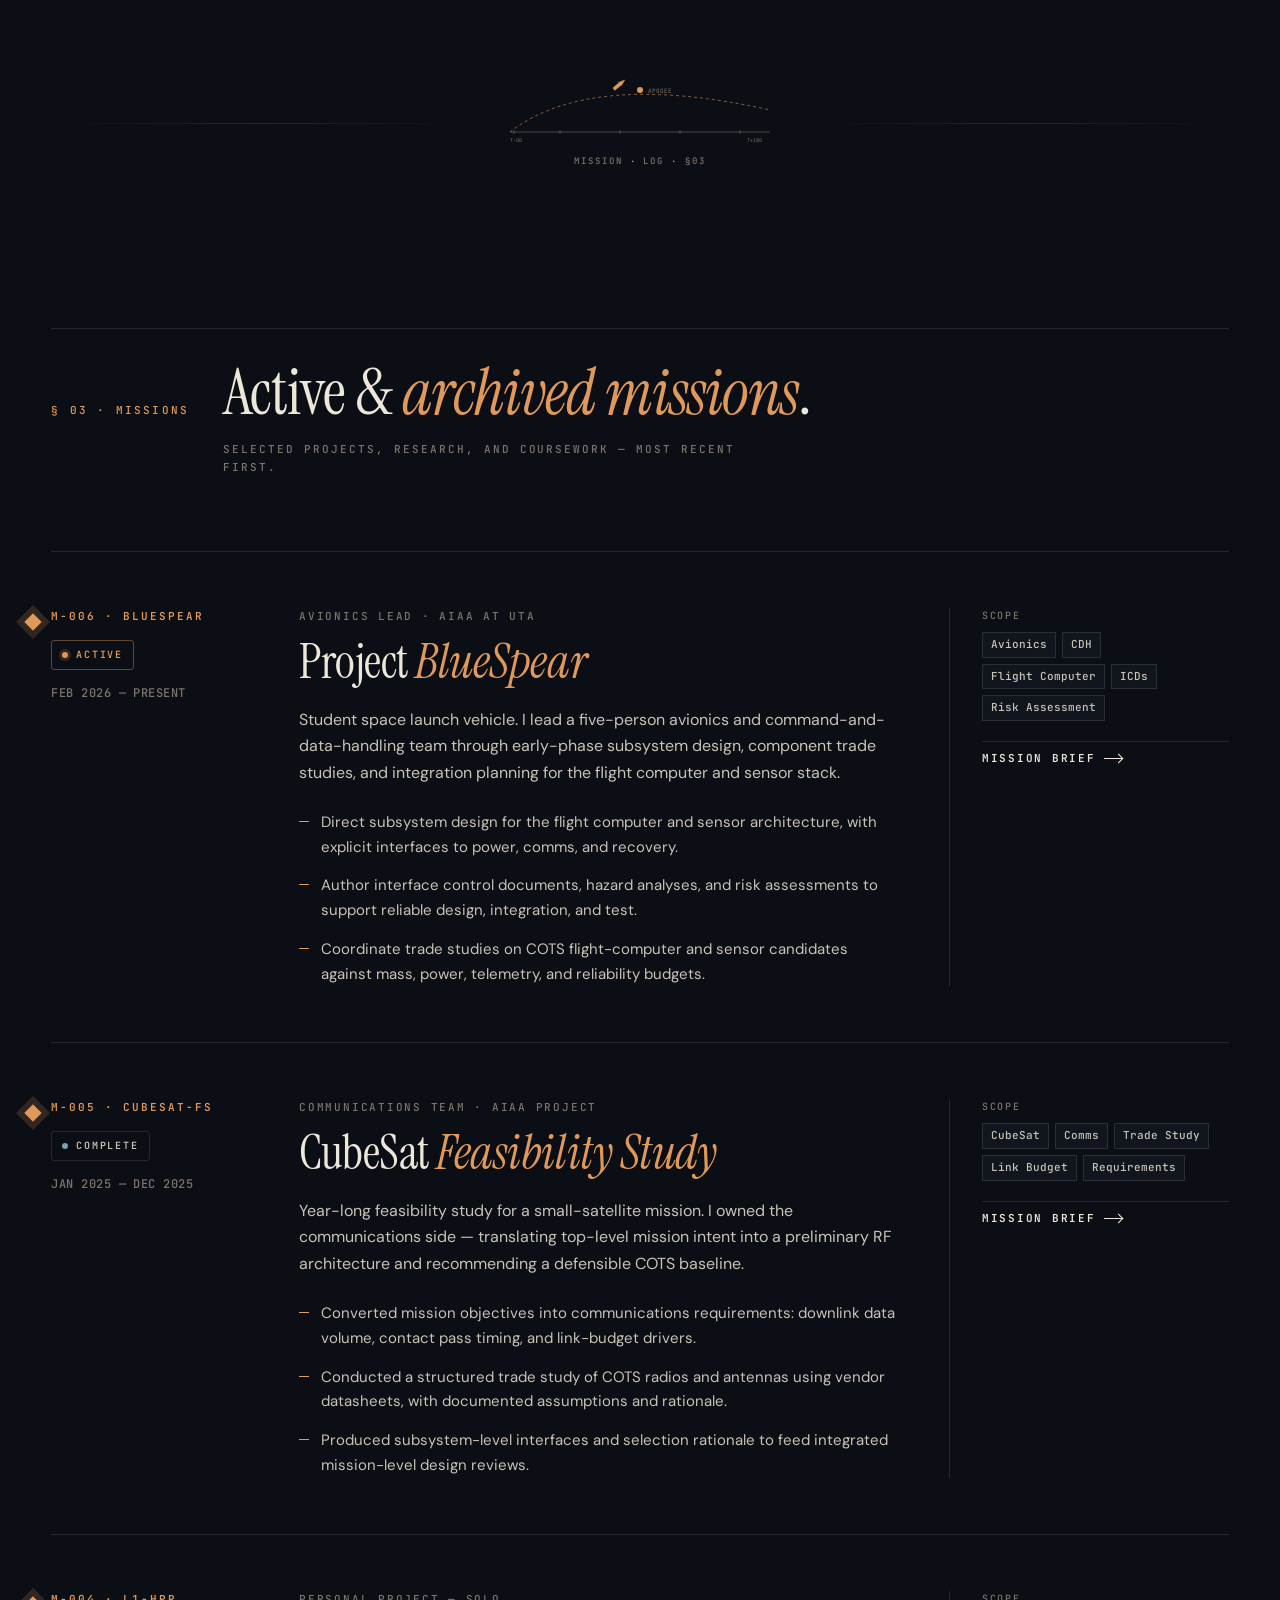
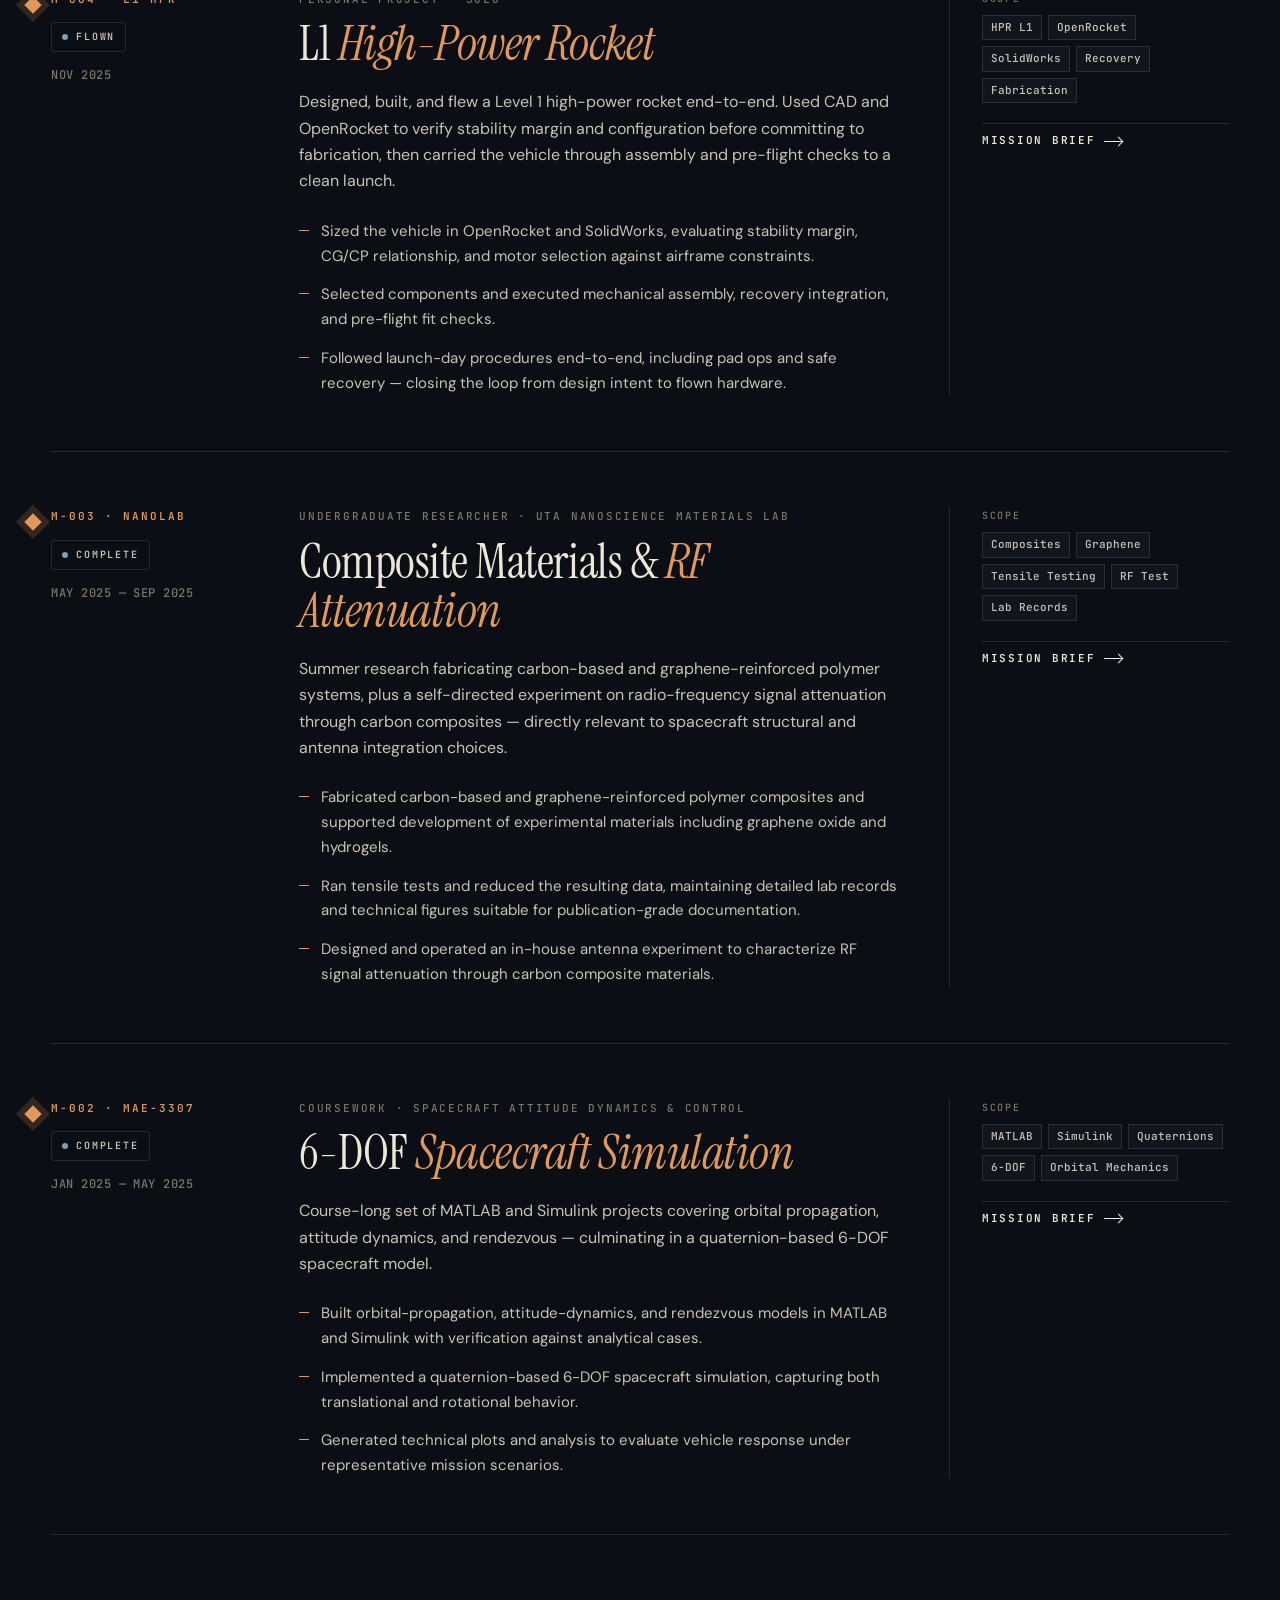
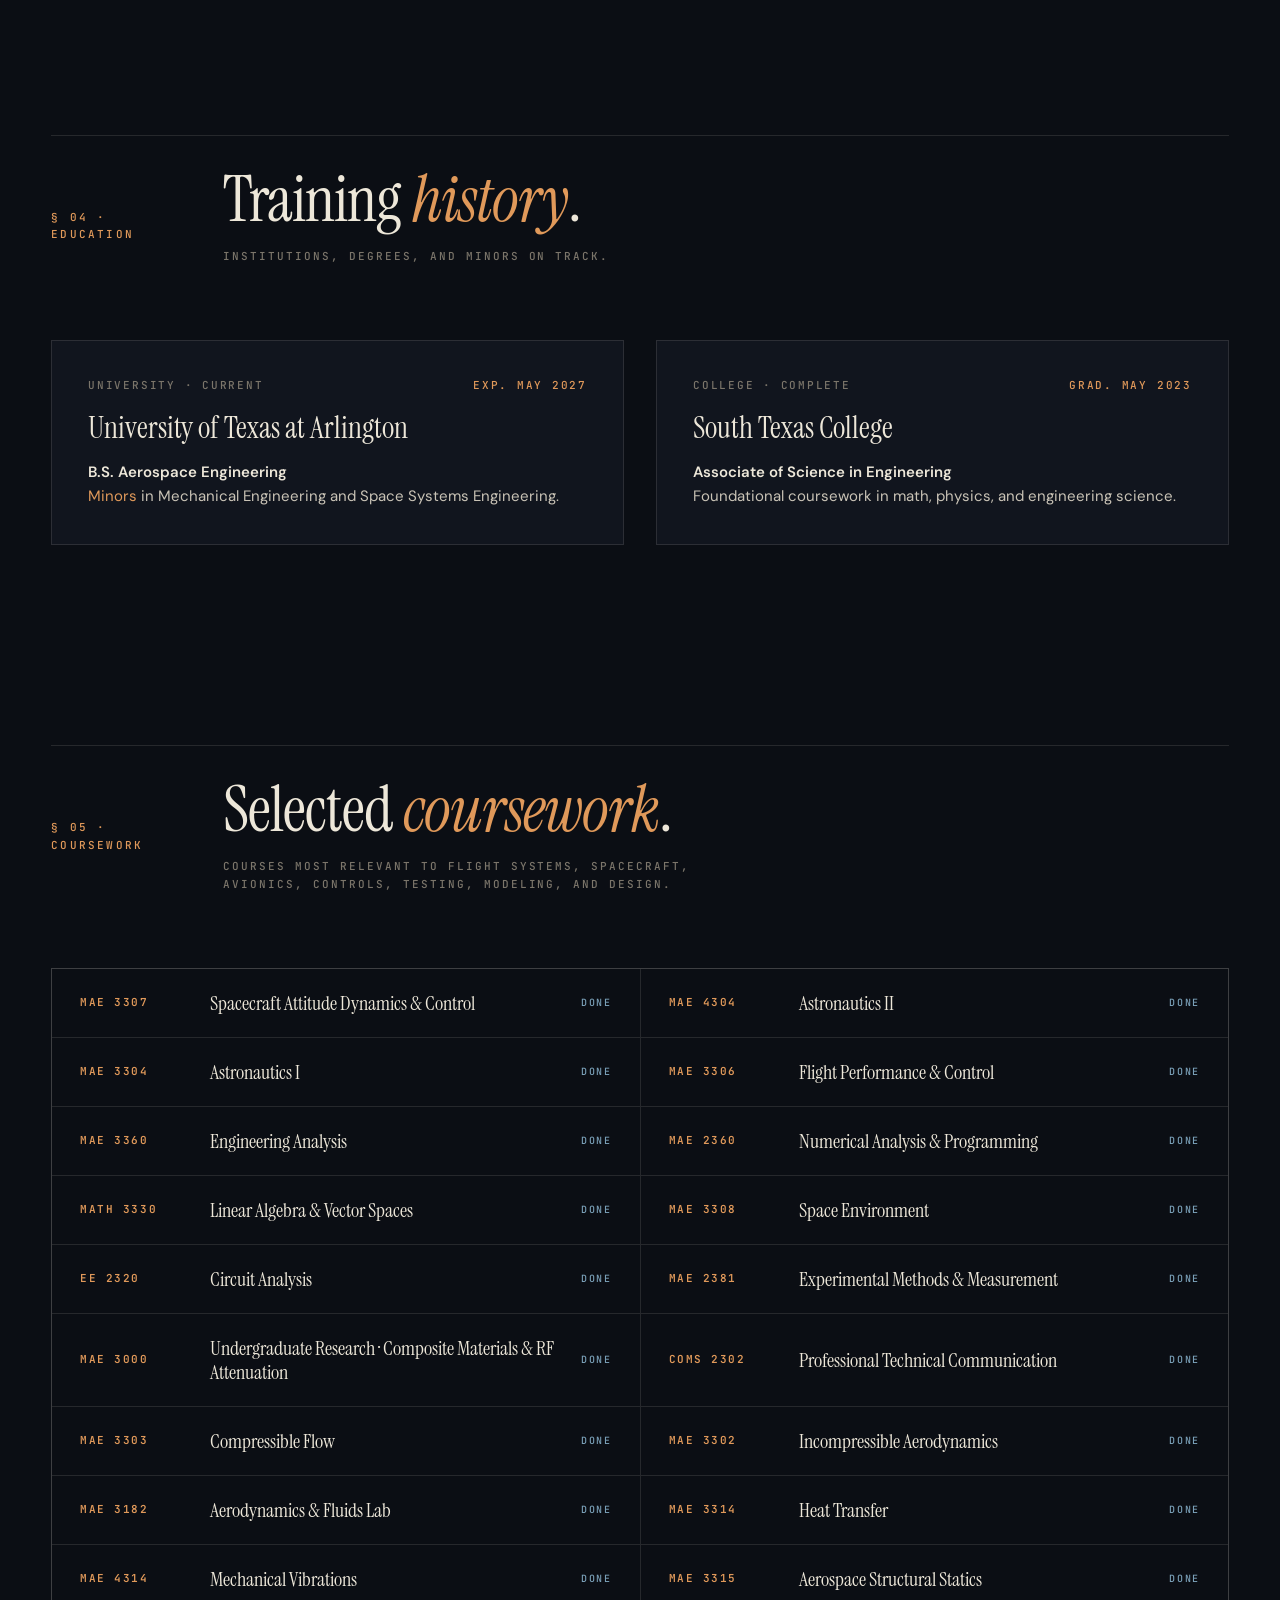
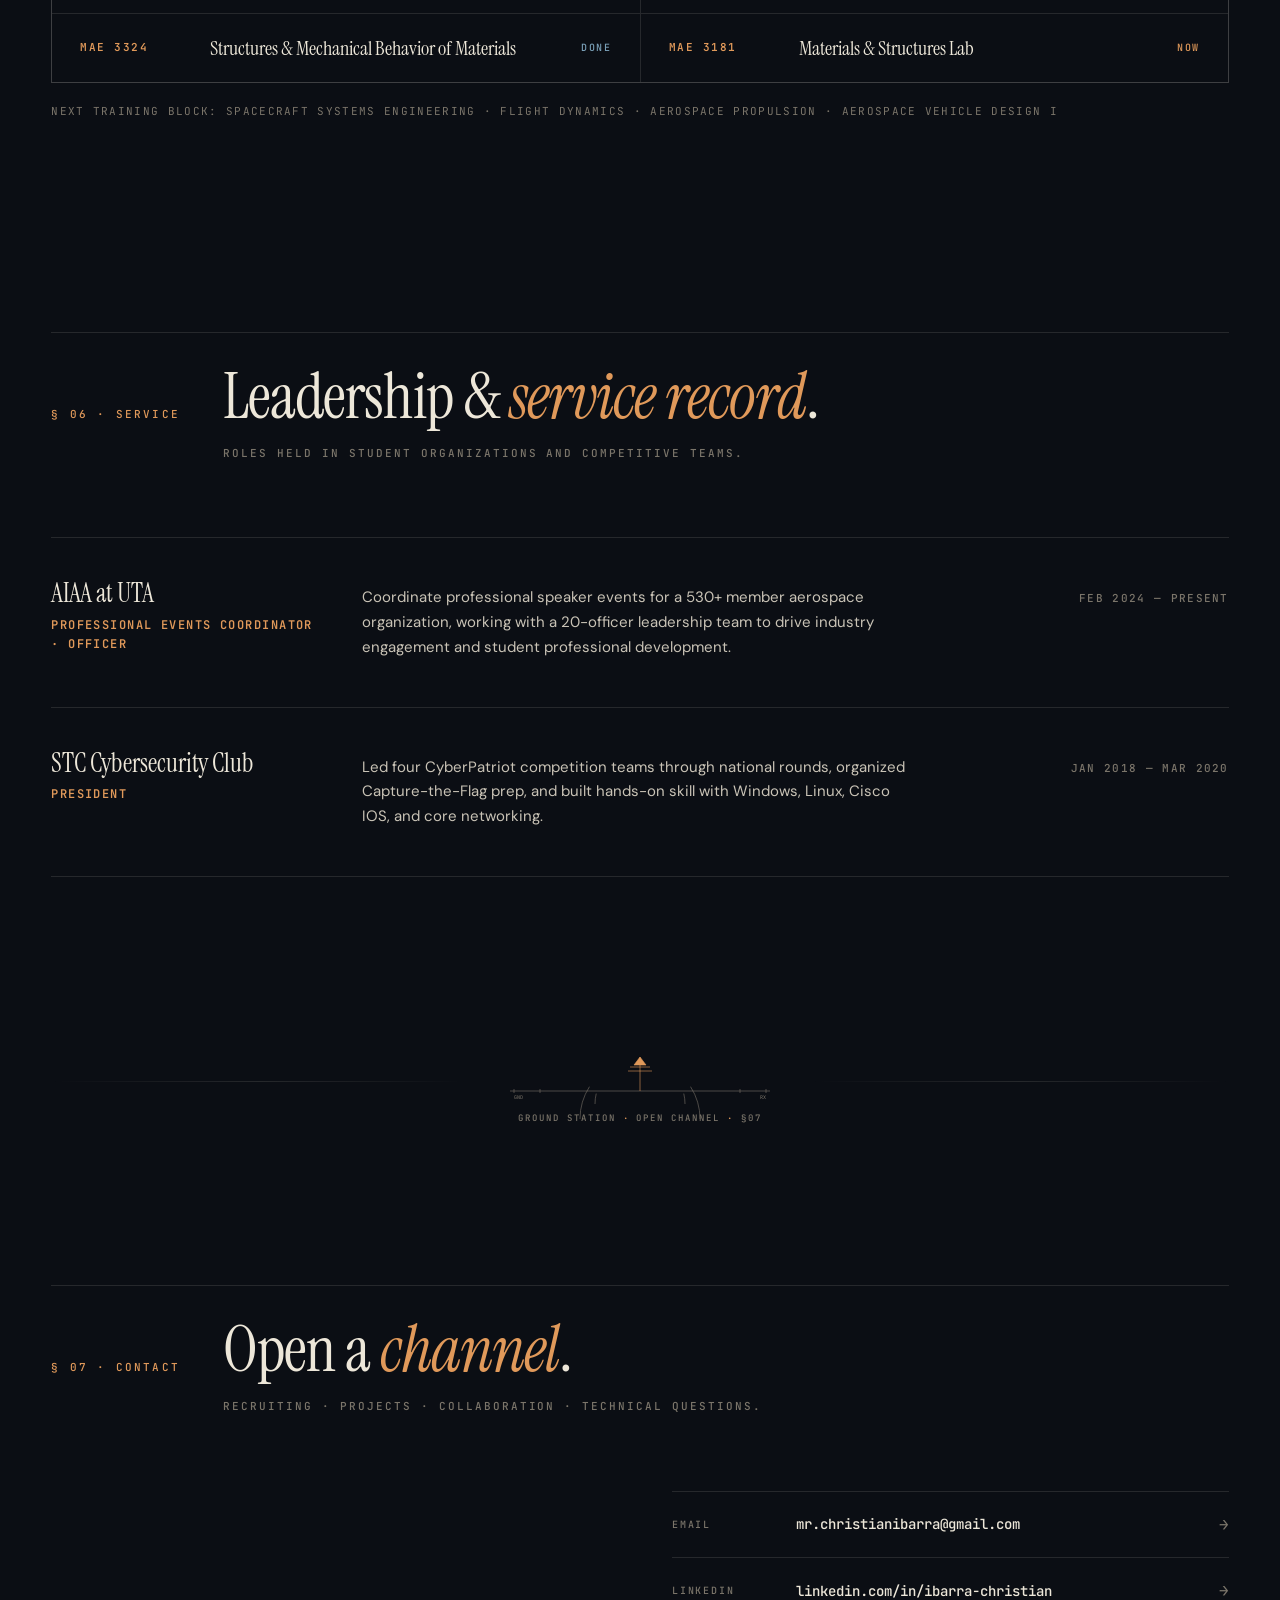
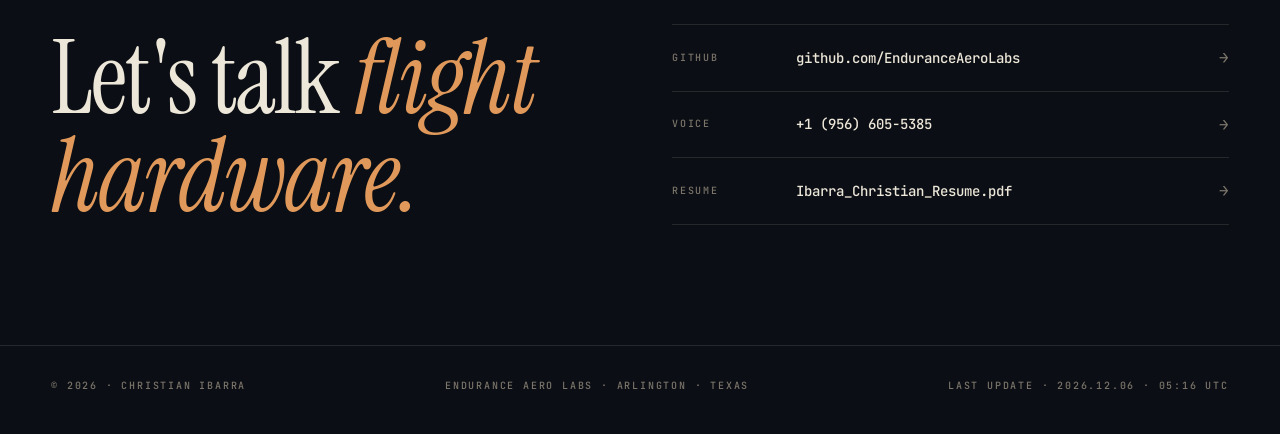
==== commit c57be20b: "update resume link" ====
--- a/index.html
+++ b/index.html
@@ -1764,9 +1764,9 @@
               <span class="ch-value">linkedin.com/in/ibarra-christian</span>
               <span class="ch-arrow">→</span>
             </a>
-            <a class="contact-channel" href="#">
+            <a class="contact-channel" href="https://github.com/EnduranceAeroLabs" target="_blank" rel="noopener">
               <span class="ch-label">GitHub</span>
-              <span class="ch-value">github.com/&nbsp;— add handle</span>
+              <span class="ch-value">github.com/EnduranceAeroLabs</span>
               <span class="ch-arrow">→</span>
             </a>
             <a class="contact-channel" href="tel:+19566055385">
@@ -1774,9 +1774,9 @@
               <span class="ch-value">+1 (956) 605-5385</span>
               <span class="ch-arrow">→</span>
             </a>
-            <a class="contact-channel" href="#">
+            <a class="contact-channel" href="assets/resume/Ibarra_Christian_Resume.pdf" target="_blank" rel="noopener">
               <span class="ch-label">Resume</span>
-              <span class="ch-value">/Ibarra_Christian.pdf</span>
+              <span class="ch-value">Ibarra_Christian_Resume.pdf</span>
               <span class="ch-arrow">→</span>
             </a>
           </div>
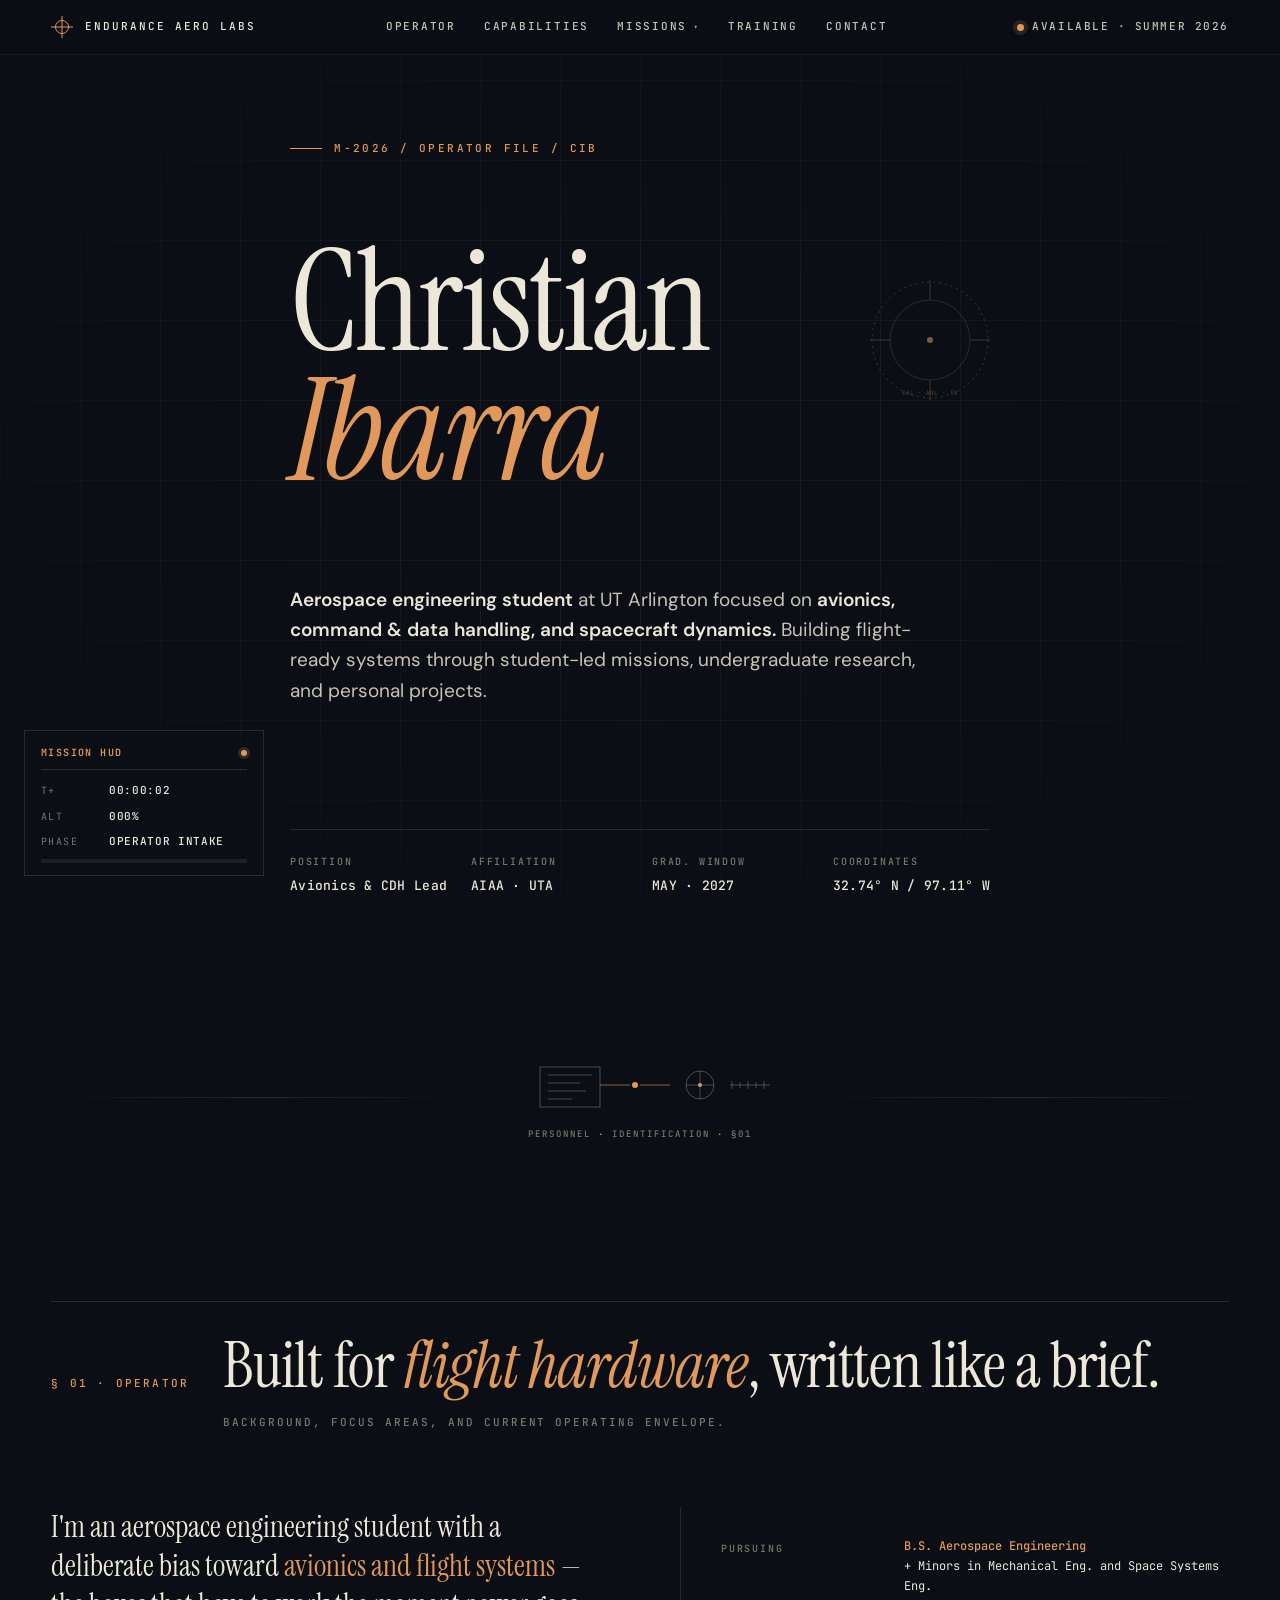
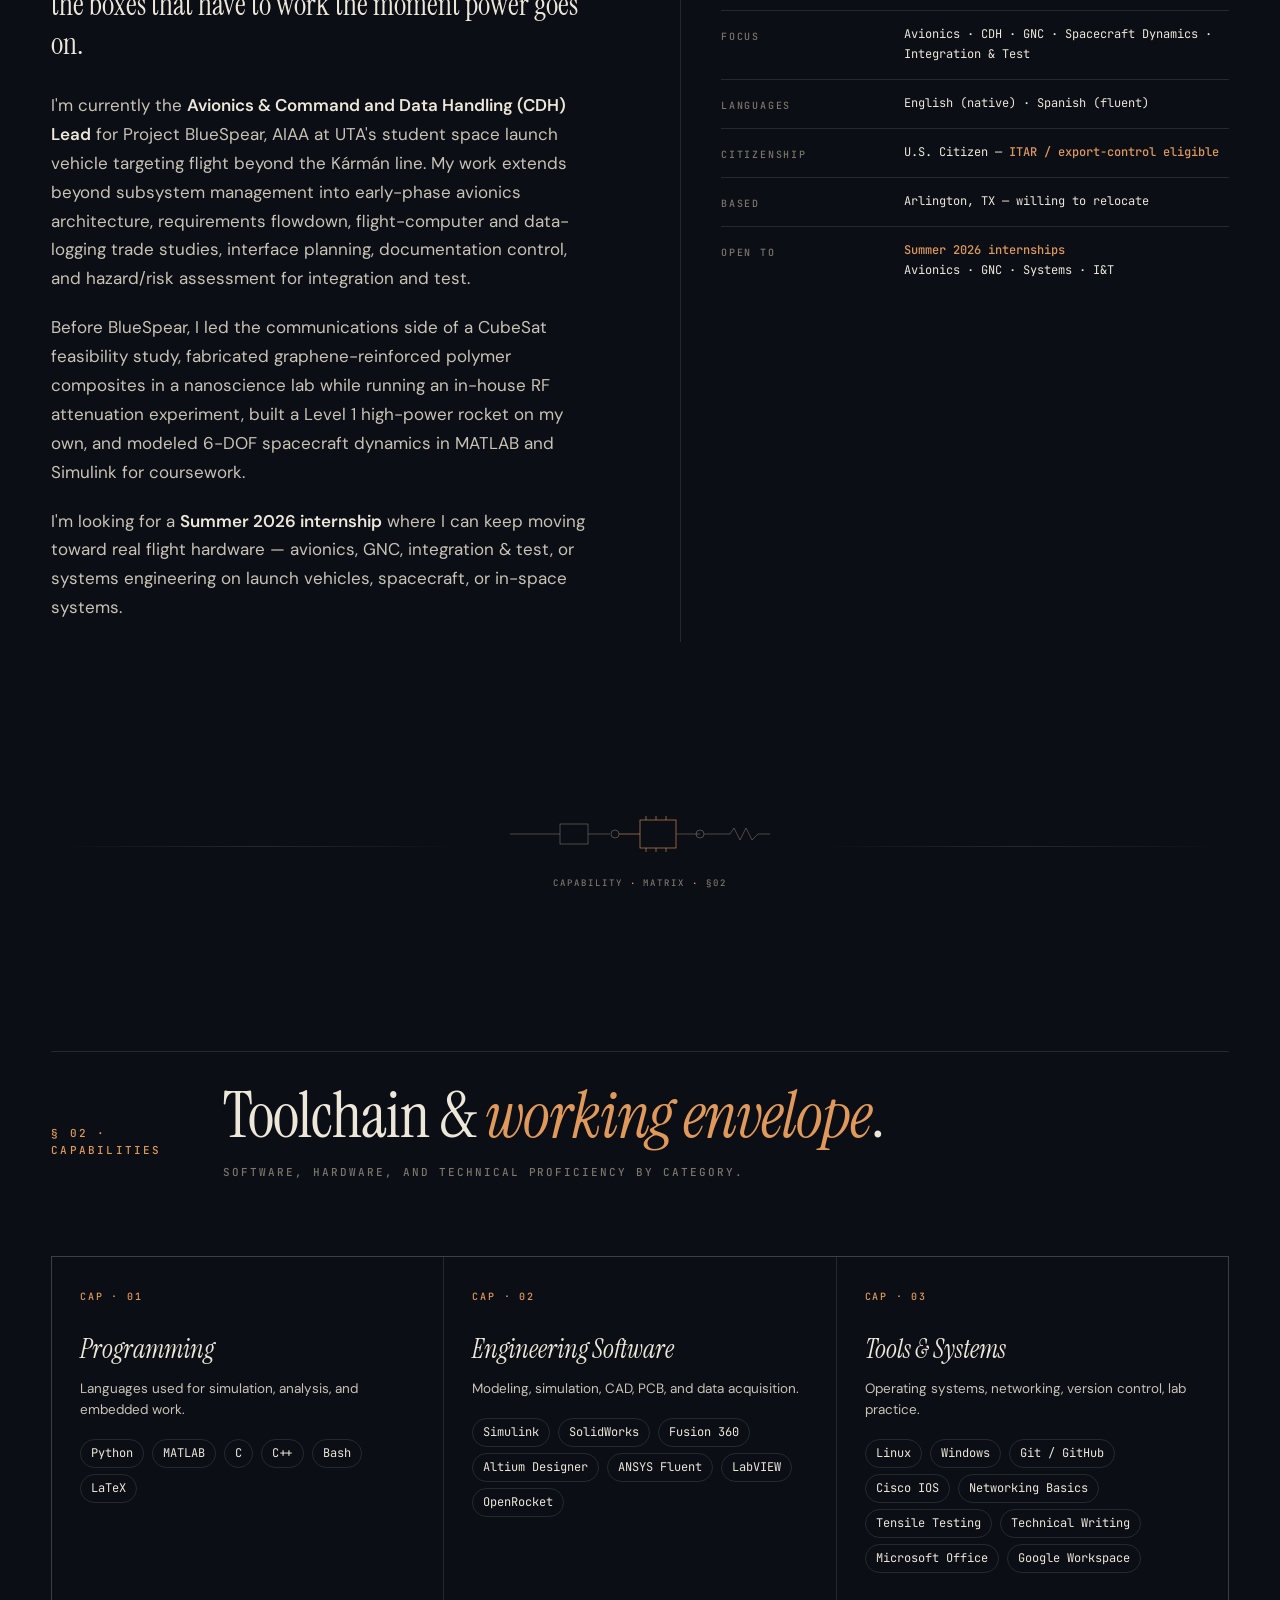
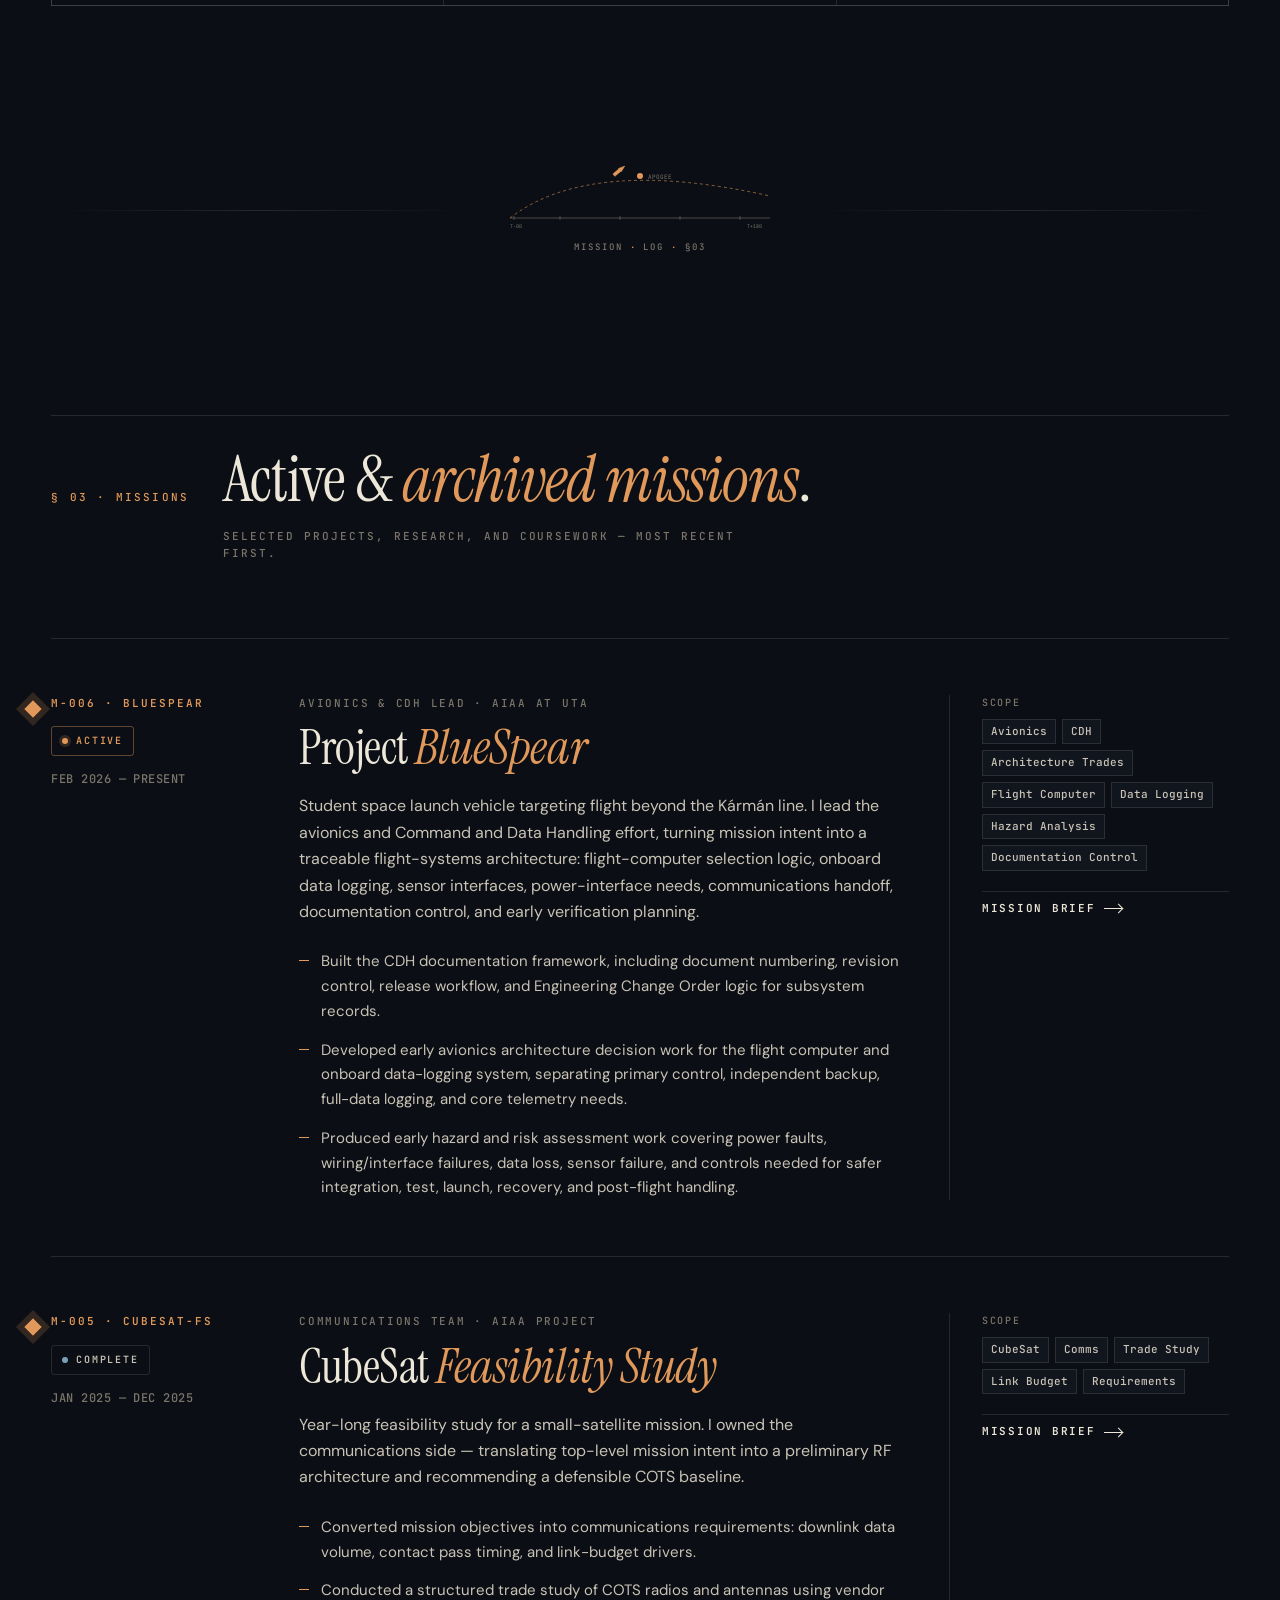
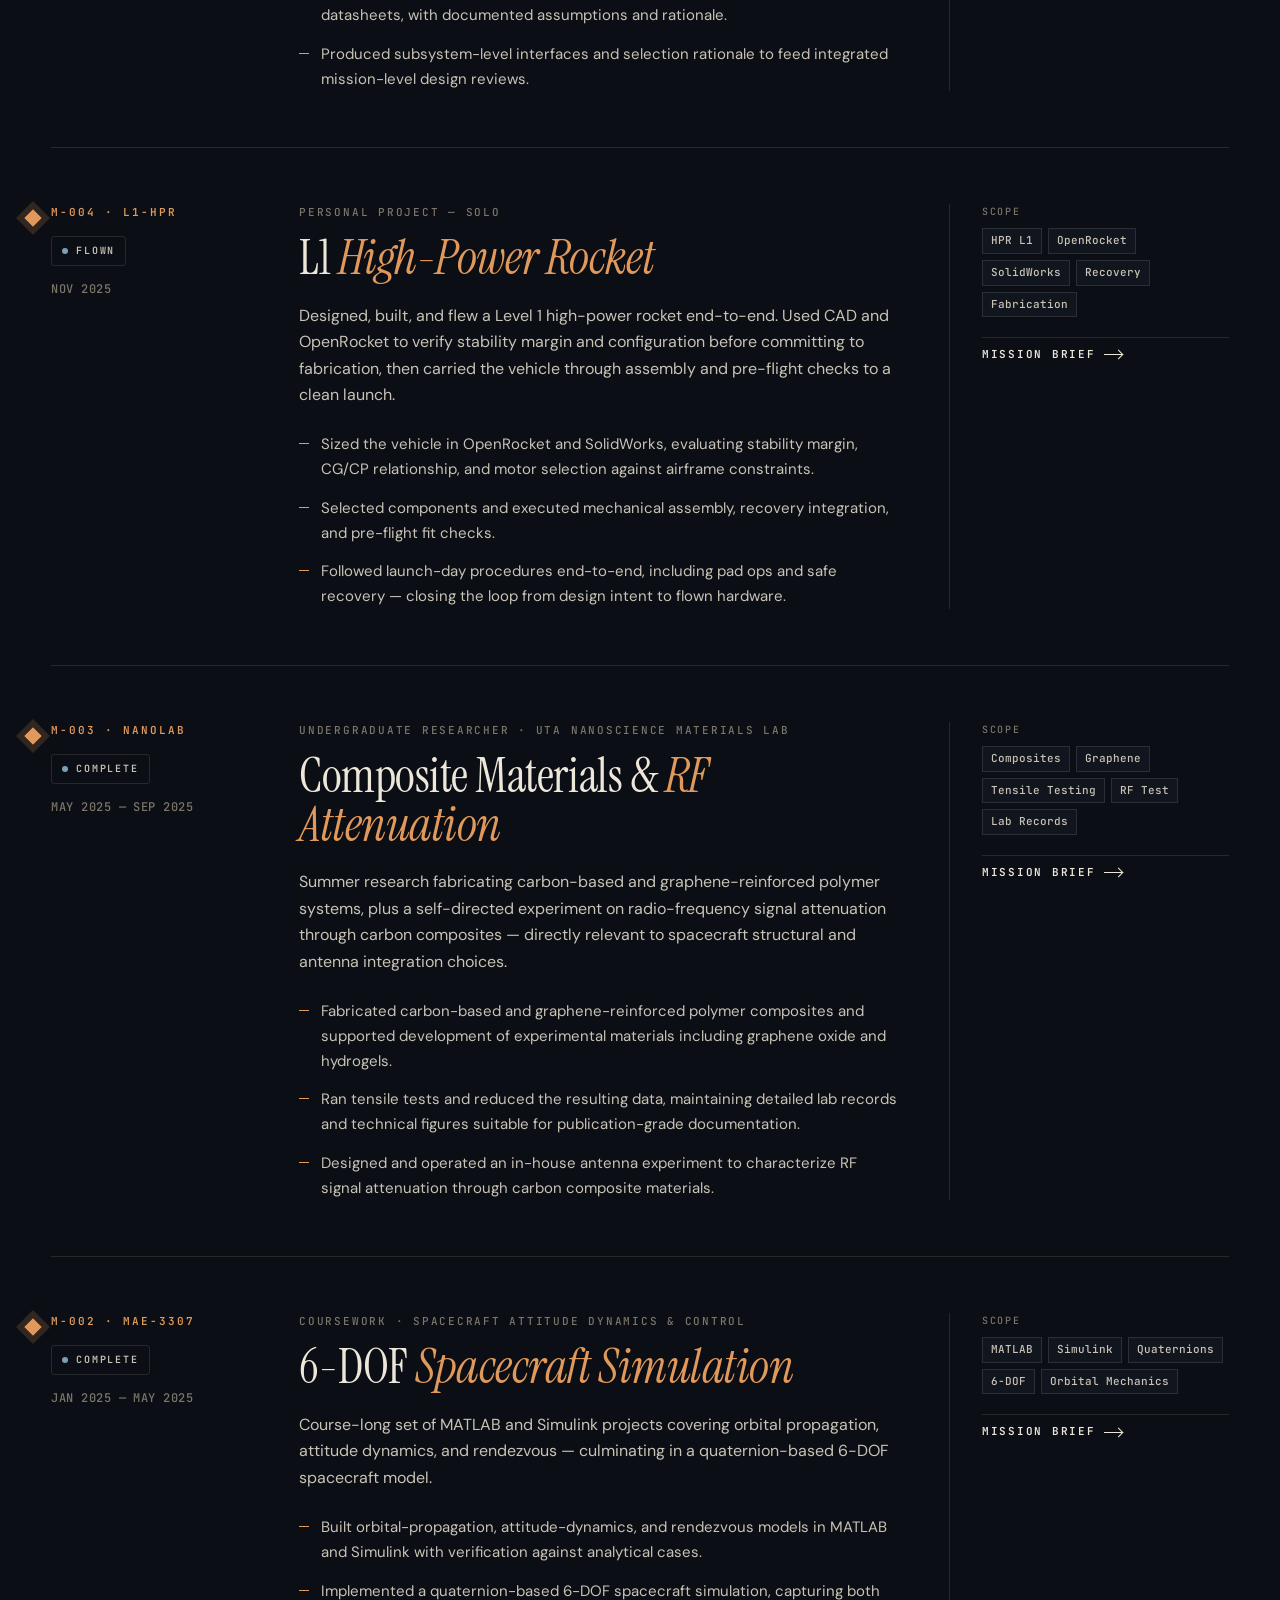
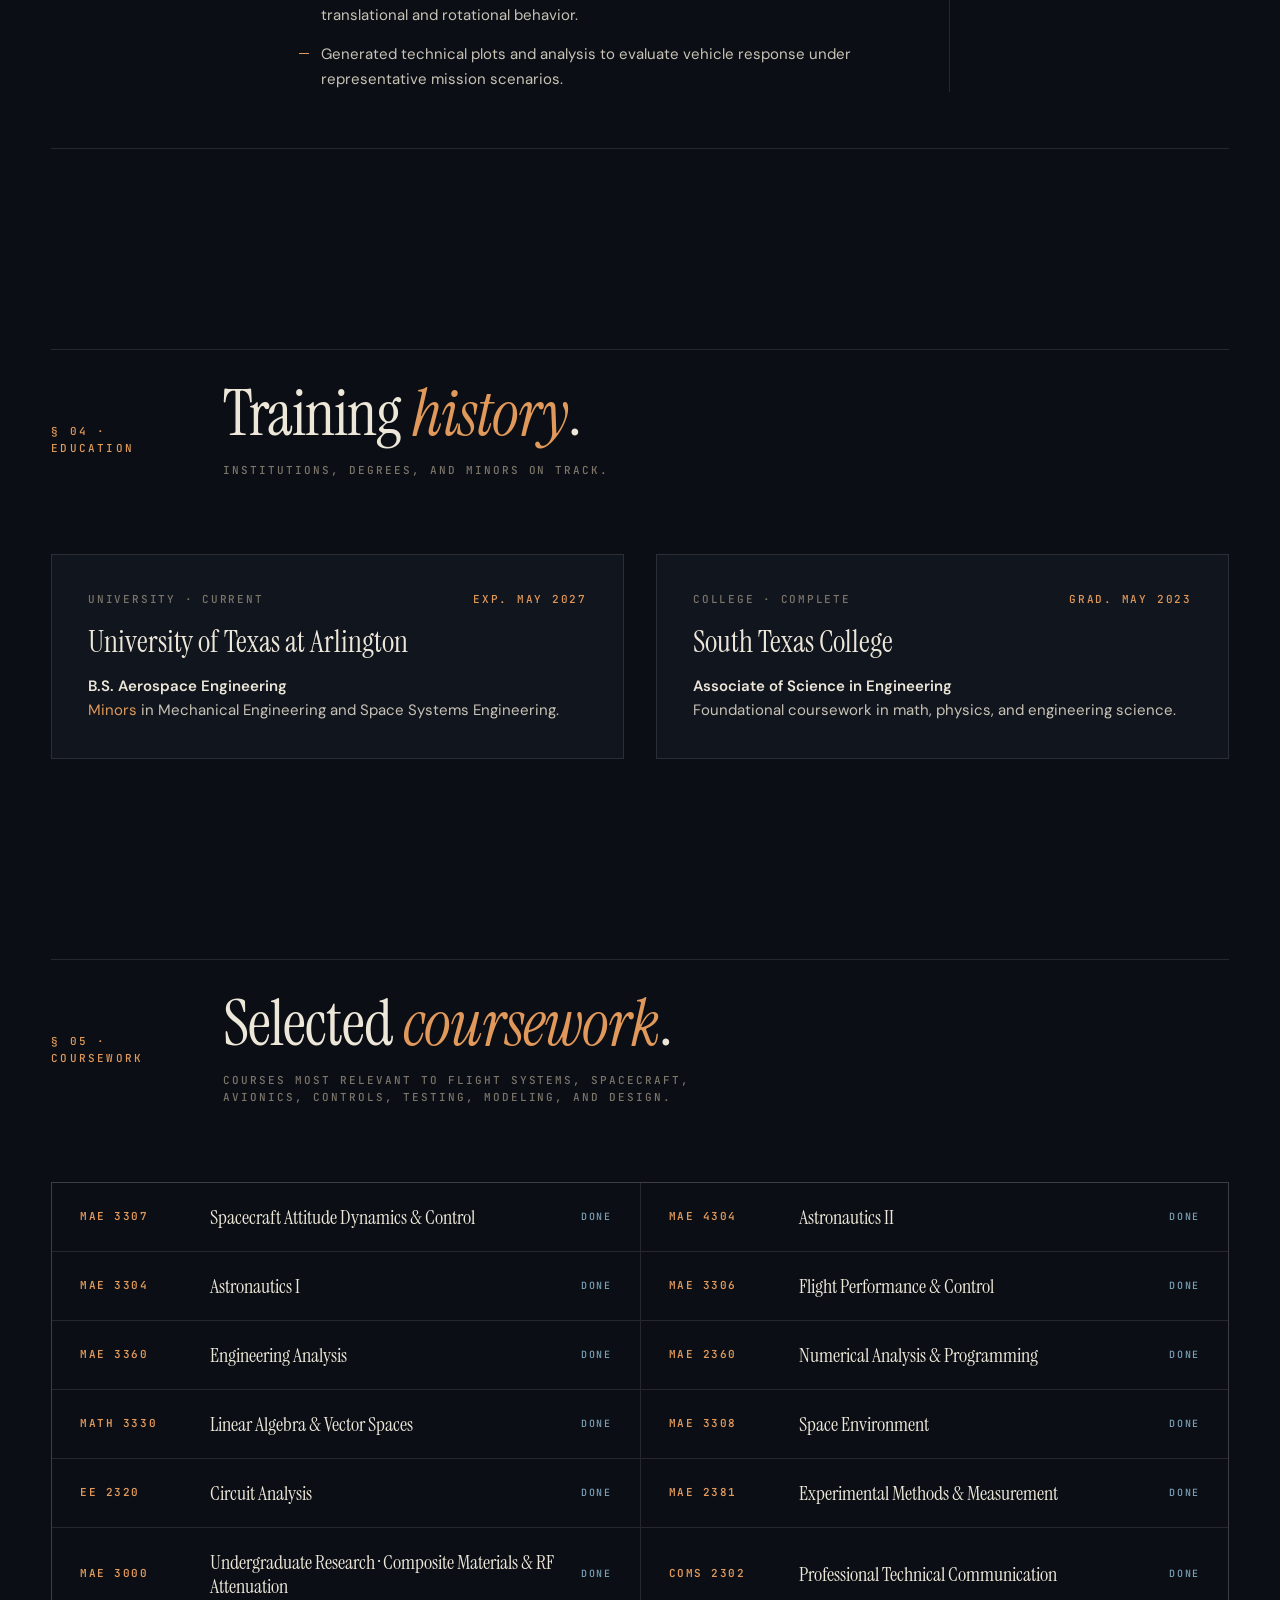
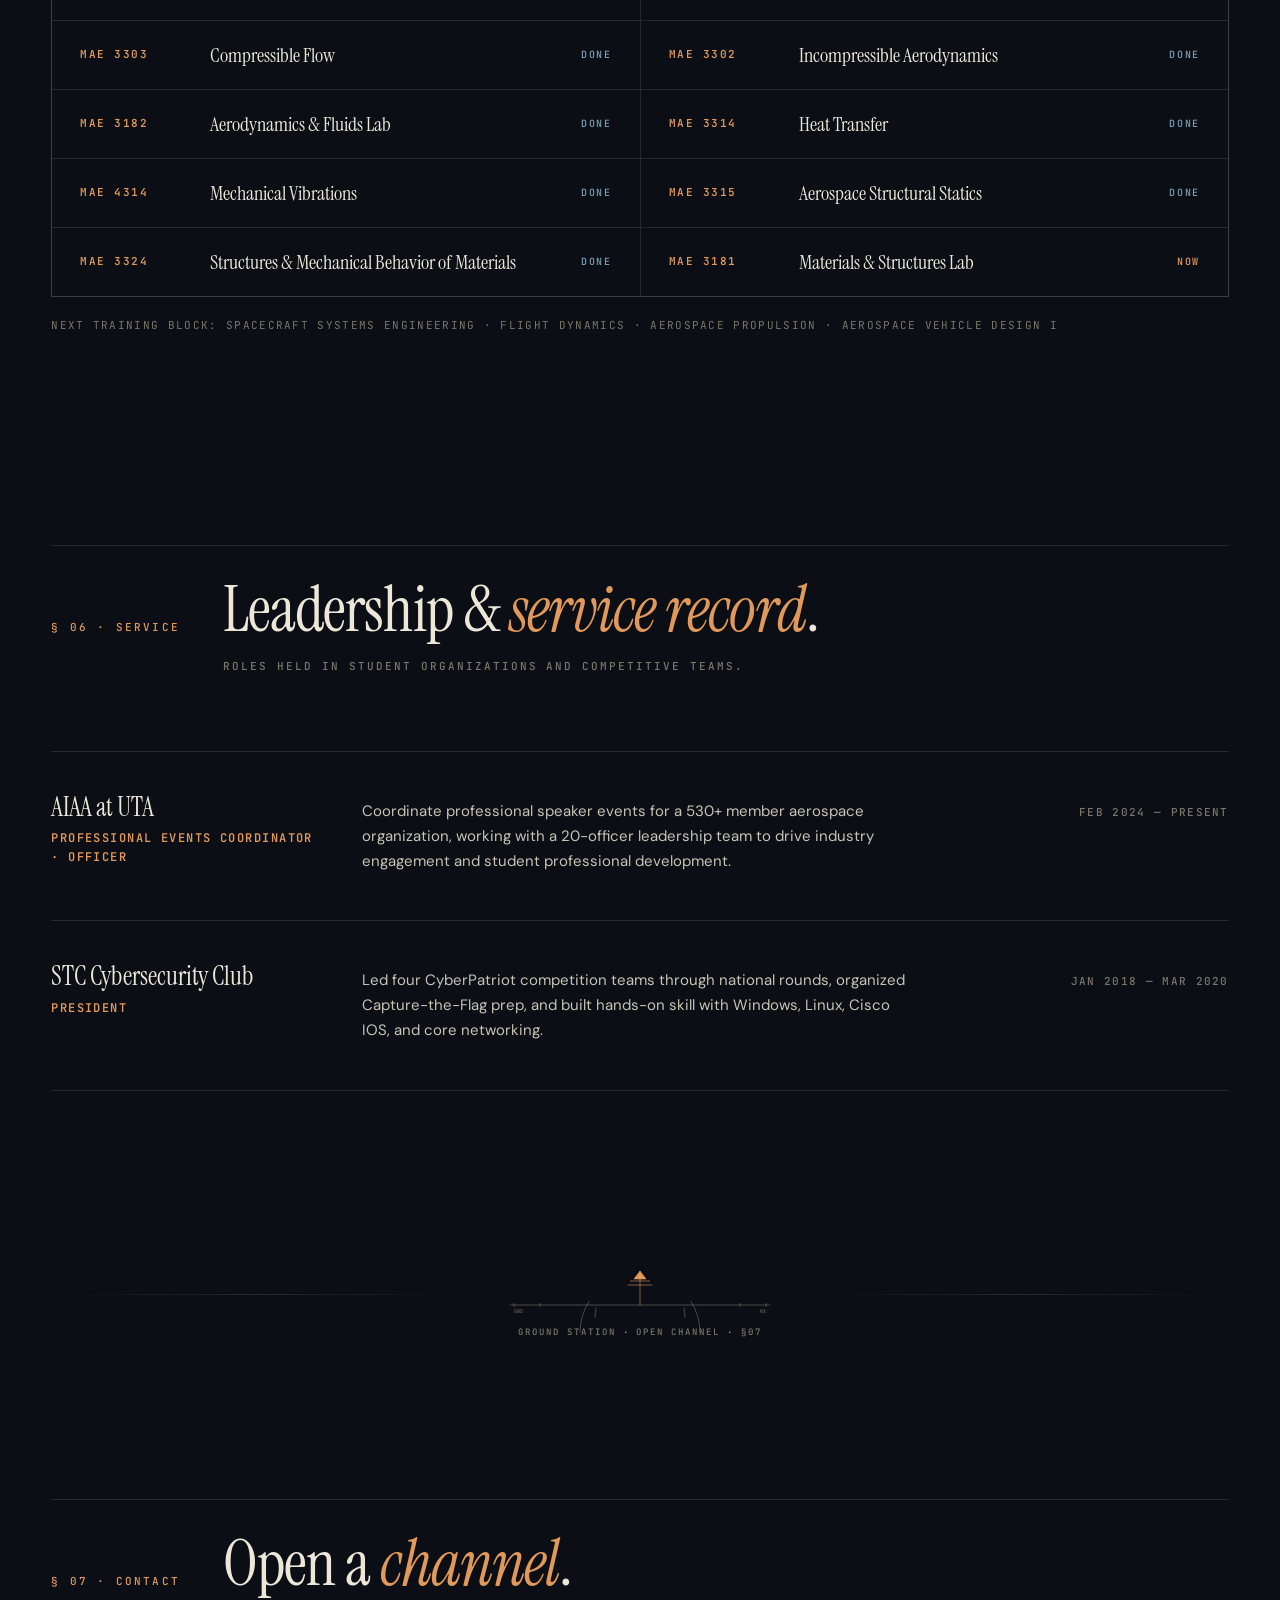
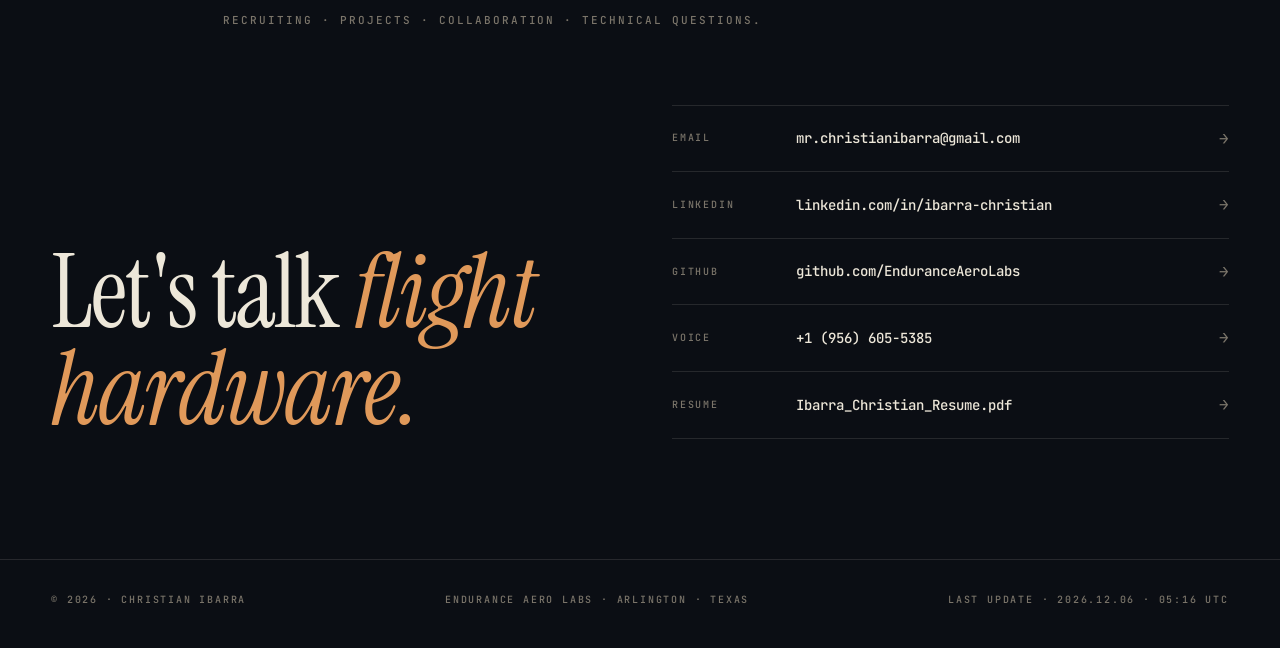
==== commit f571e8b4: "adding favicon and updating portrait location" ====
--- a/index.html
+++ b/index.html
@@ -4,13 +4,23 @@
   <meta charset="UTF-8" />
   <meta name="viewport" content="width=device-width, initial-scale=1.0" />
   <title>Christian Ibarra — Endurance Aero Labs</title>
-  <meta name="description" content="Christian Ibarra — Aerospace Engineering student at UT Arlington. Avionics, flight systems, and spacecraft dynamics." />
+  <meta name="description" content="Christian Ibarra — Aerospace Engineering student at UT Arlington focused on avionics, CDH, flight systems, and spacecraft dynamics." />
 
   <link rel="preconnect" href="https://fonts.googleapis.com">
   <link rel="preconnect" href="https://fonts.gstatic.com" crossorigin>
   <link href="https://fonts.googleapis.com/css2?family=Instrument+Serif:ital@0;1&family=DM+Sans:opsz,wght@9..40,400;9..40,500;9..40,600;9..40,700&family=JetBrains+Mono:wght@300;400;500;600&display=swap" rel="stylesheet">
 
   <link rel="stylesheet" href="shared.css">
+
+  <!-- Favicons (responsive-fade: silhouette at 16, simplified at 32, full at 48+) -->
+<link rel="icon" type="image/svg+xml" href="assets/images/favicon.svg">
+<link rel="icon" type="image/png" sizes="16x16" href="assets/images/favicon-16.png">
+<link rel="icon" type="image/png" sizes="32x32" href="assets/images/favicon-32.png">
+<link rel="icon" type="image/png" sizes="48x48" href="assets/images/favicon-48.png">
+<link rel="icon" href="assets/images/favicon.ico" sizes="any">
+<link rel="apple-touch-icon" href="assets/images/apple-touch-icon.png">
+<link rel="manifest" href="assets/images/site.webmanifest">
+<meta name="theme-color" content="#0B0E14">
 
   <style>
     /* =========================
@@ -947,7 +957,7 @@
         <div class="nav-dropdown">
           <a href="#missions" class="nav-dropdown-trigger">Missions <span class="caret">▾</span></a>
           <div class="nav-dropdown-menu">
-            <a href="bluespear.html"><span class="dd-id">M-006</span><span class="dd-name">BlueSpear · Avionics</span></a>
+            <a href="bluespear.html"><span class="dd-id">M-006</span><span class="dd-name">BlueSpear · Avionics/CDH</span></a>
             <a href="mission-template.html"><span class="dd-id">M-005</span><span class="dd-name">CubeSat Feasibility</span></a>
             <a href="mission-template.html"><span class="dd-id">M-004</span><span class="dd-name">L1 High-Power Rocket</span></a>
             <a href="mission-template.html"><span class="dd-id">M-003</span><span class="dd-name">Composites &amp; RF</span></a>
@@ -1022,7 +1032,7 @@
           <dl class="hero-meta">
             <div class="hero-meta-item">
               <span class="hero-meta-label">Position</span>
-              <span class="hero-meta-value">Avionics Lead</span>
+              <span class="hero-meta-value">Avionics &amp; CDH Lead</span>
             </div>
             <div class="hero-meta-item">
               <span class="hero-meta-label">Affiliation</span>
@@ -1094,10 +1104,12 @@
               power goes on.
             </p>
             <p>
-              I'm currently the <strong>Avionics Lead</strong> for Project BlueSpear, AIAA at UTA's student
-              space launch vehicle, where I run subsystem trade studies, write interface and
-              hazard documentation, and plan integration for the flight computer and sensor
-              stack.
+              I'm currently the <strong>Avionics &amp; Command and Data Handling (CDH) Lead</strong>
+              for Project BlueSpear, AIAA at UTA's student space launch vehicle targeting flight
+              beyond the Kármán line. My work extends beyond subsystem management into early-phase
+              avionics architecture, requirements flowdown, flight-computer and data-logging trade
+              studies, interface planning, documentation control, and hazard/risk assessment for
+              integration and test.
             </p>
             <p>
               Before BlueSpear, I led the communications side of a CubeSat feasibility study,
@@ -1292,18 +1304,19 @@
               <span class="mission-dates">FEB 2026 — PRESENT</span>
             </div>
             <div class="mission-body">
-              <div class="mission-role">Avionics Lead · AIAA at UTA</div>
+              <div class="mission-role">Avionics &amp; CDH Lead · AIAA at UTA</div>
               <h3 class="mission-title">Project <em>BlueSpear</em></h3>
               <p class="mission-summary">
-                Student space launch vehicle. I lead a five-person avionics and
-                command-and-data-handling team through early-phase subsystem design,
-                component trade studies, and integration planning for the flight computer
-                and sensor stack.
+                Student space launch vehicle targeting flight beyond the Kármán line. I lead the
+                avionics and Command and Data Handling effort, turning mission intent into a
+                traceable flight-systems architecture: flight-computer selection logic, onboard
+                data logging, sensor interfaces, power-interface needs, communications handoff,
+                documentation control, and early verification planning.
               </p>
               <ul class="mission-points">
-                <li>Direct subsystem design for the flight computer and sensor architecture, with explicit interfaces to power, comms, and recovery.</li>
-                <li>Author interface control documents, hazard analyses, and risk assessments to support reliable design, integration, and test.</li>
-                <li>Coordinate trade studies on COTS flight-computer and sensor candidates against mass, power, telemetry, and reliability budgets.</li>
+                <li>Built the CDH documentation framework, including document numbering, revision control, release workflow, and Engineering Change Order logic for subsystem records.</li>
+                <li>Developed early avionics architecture decision work for the flight computer and onboard data-logging system, separating primary control, independent backup, full-data logging, and core telemetry needs.</li>
+                <li>Produced early hazard and risk assessment work covering power faults, wiring/interface failures, data loss, sensor failure, and controls needed for safer integration, test, launch, recovery, and post-flight handling.</li>
               </ul>
             </div>
             <aside class="mission-aside">
@@ -1312,9 +1325,11 @@
                 <div class="mission-tags">
                   <span>Avionics</span>
                   <span>CDH</span>
+                  <span>Architecture Trades</span>
                   <span>Flight Computer</span>
-                  <span>ICDs</span>
-                  <span>Risk Assessment</span>
+                  <span>Data Logging</span>
+                  <span>Hazard Analysis</span>
+                  <span>Documentation Control</span>
                 </div>
               </div>
               <a href="bluespear.html" class="mission-link">
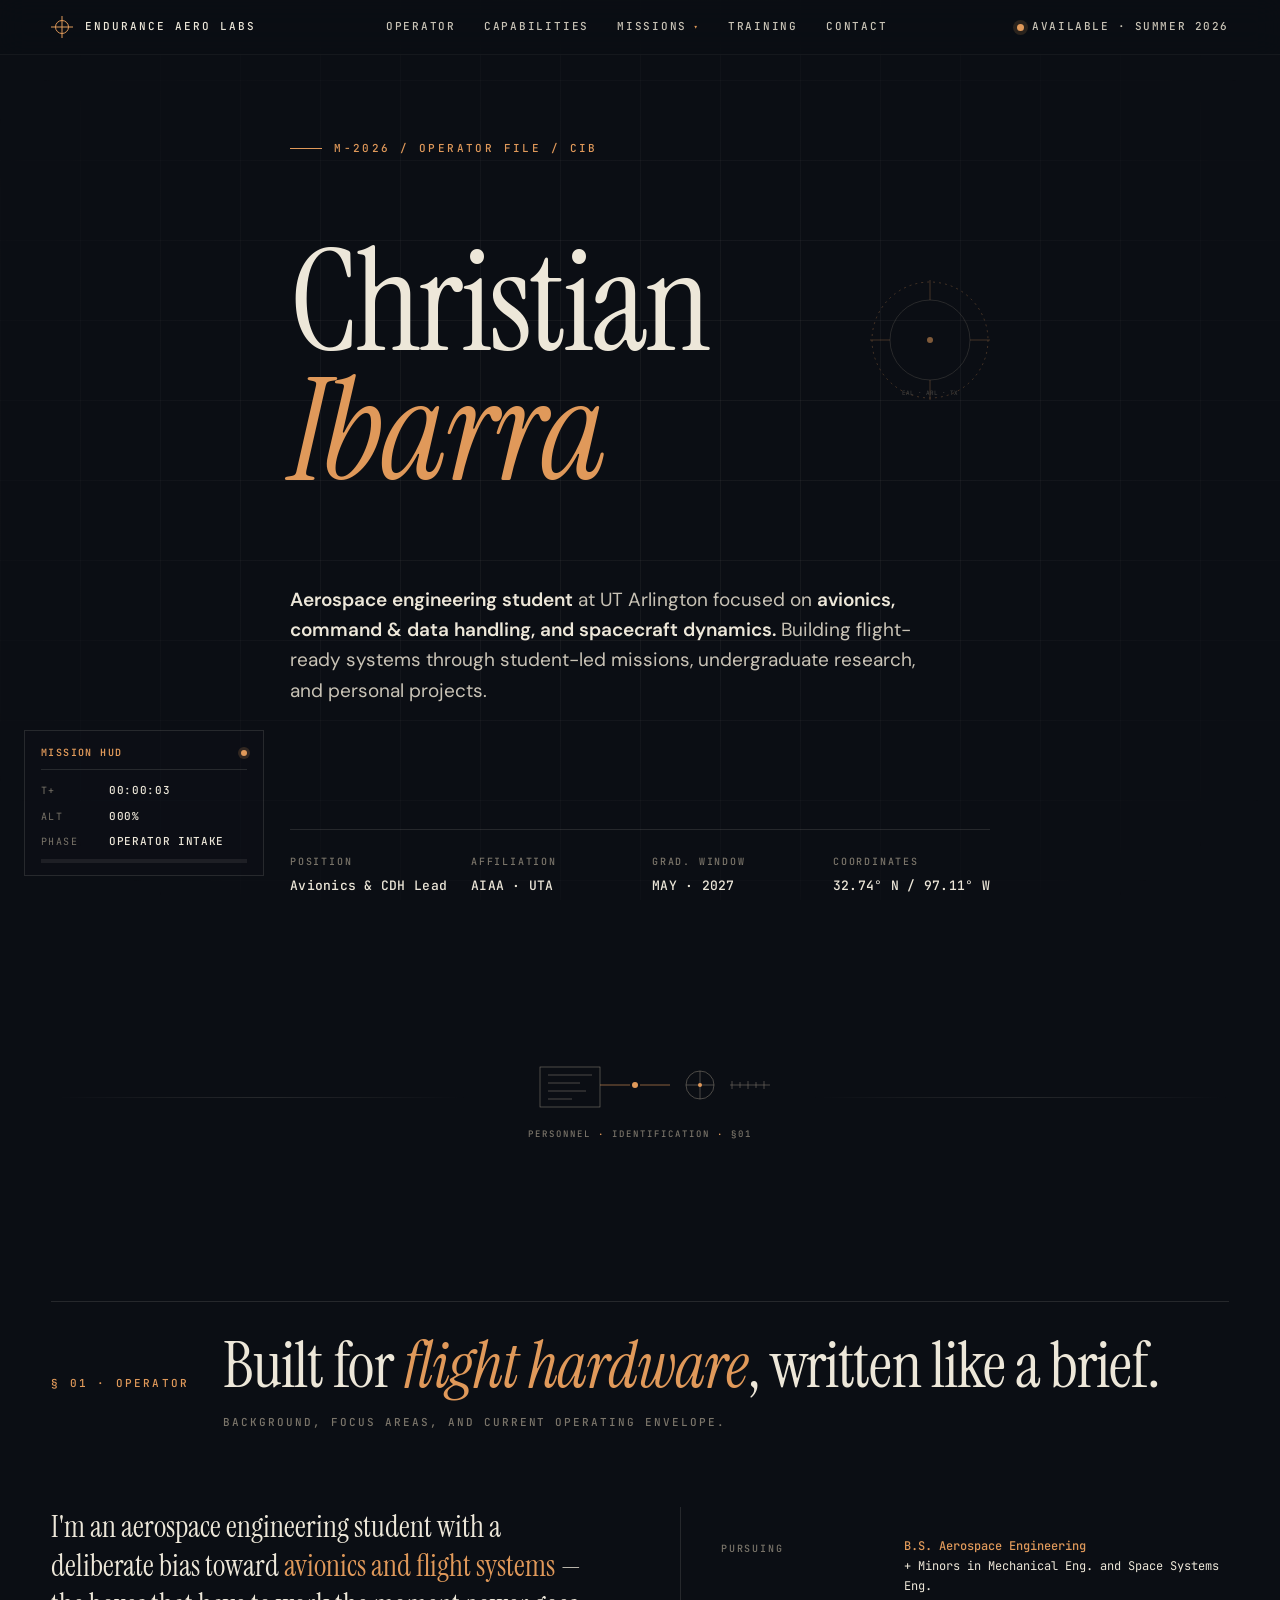
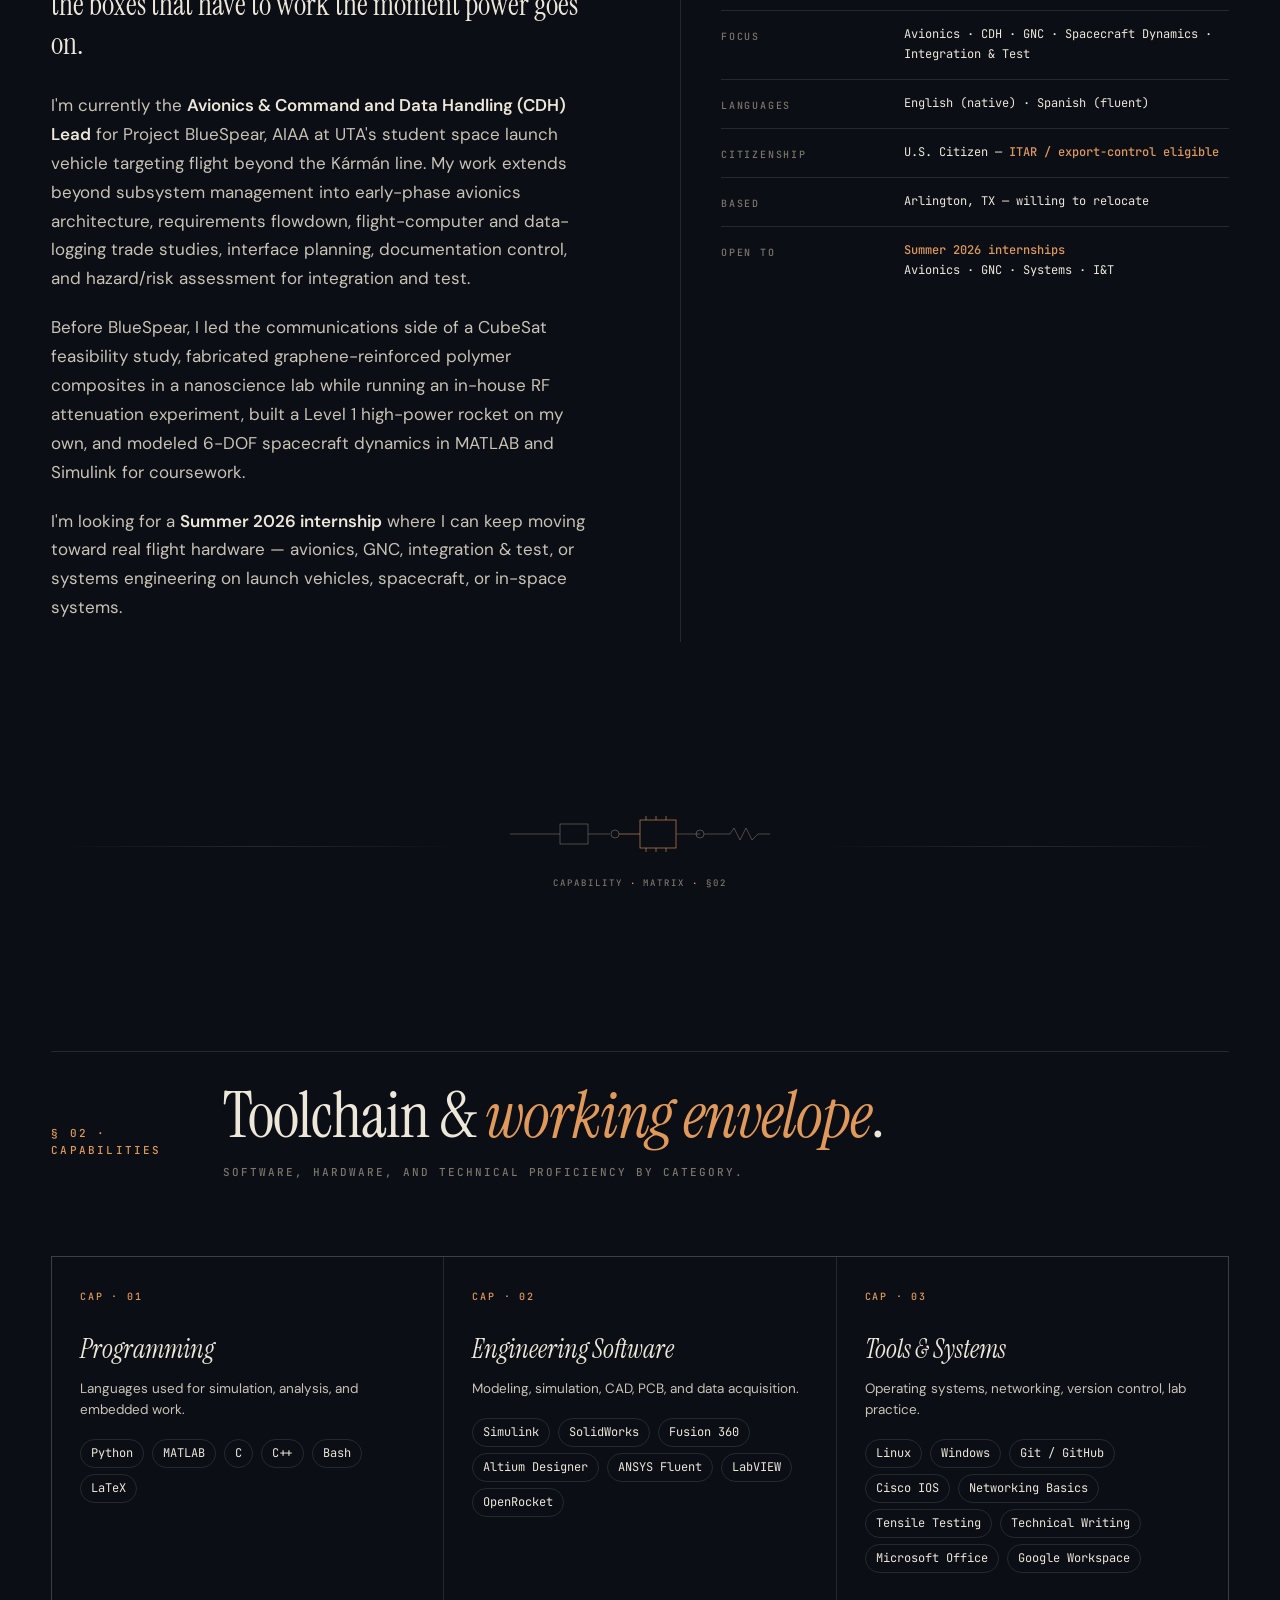
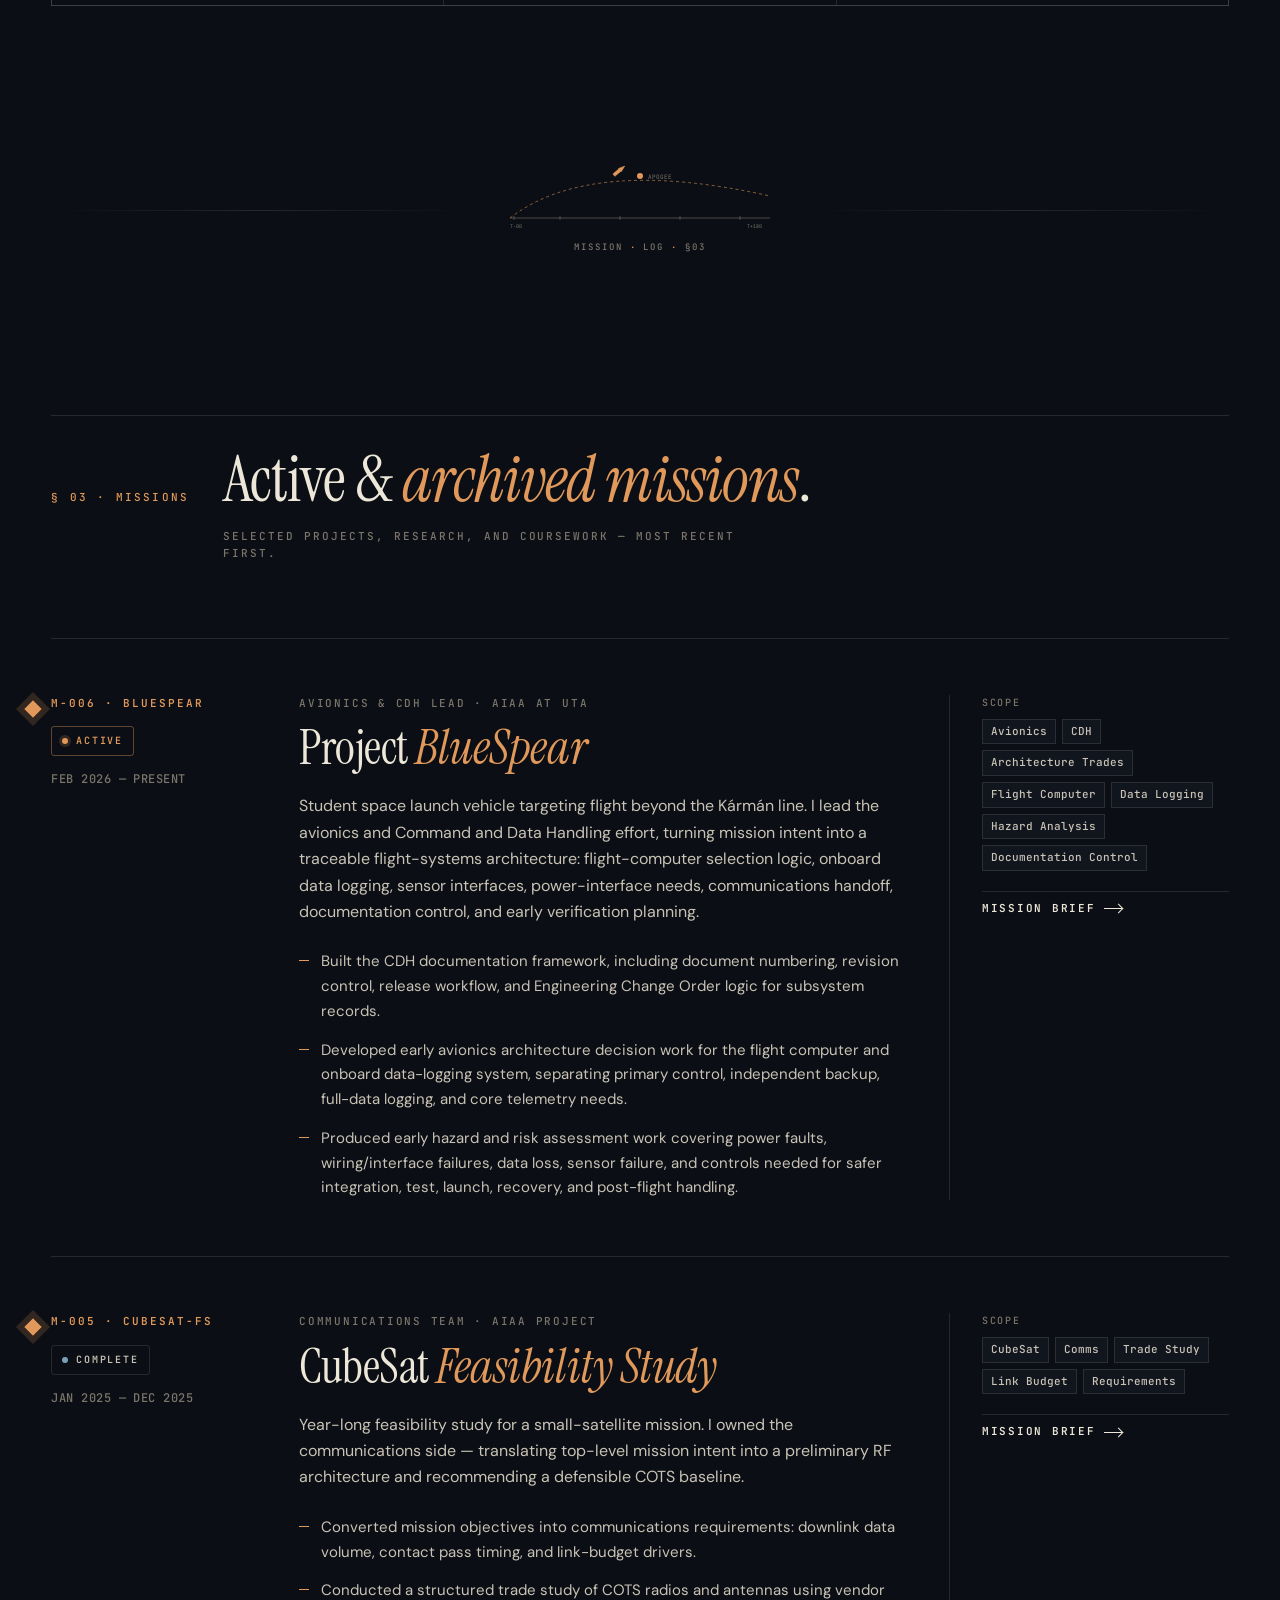
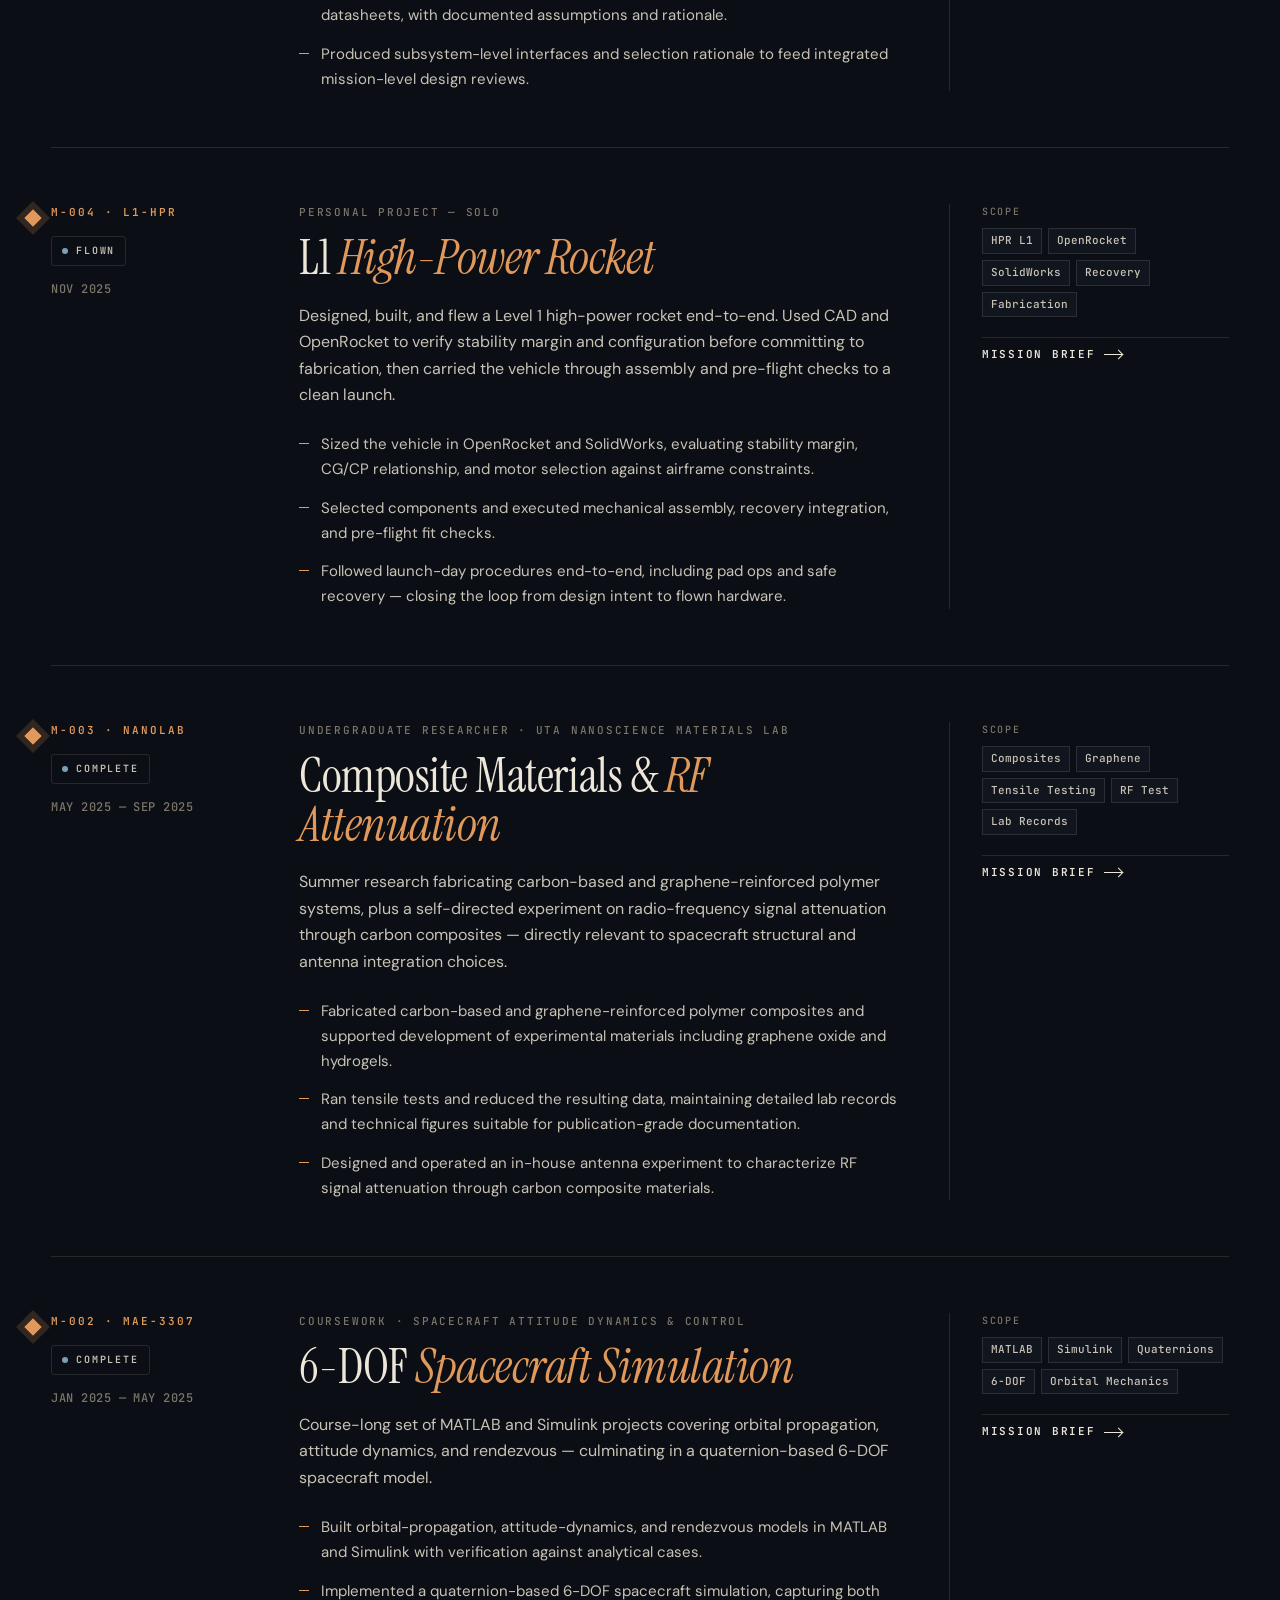
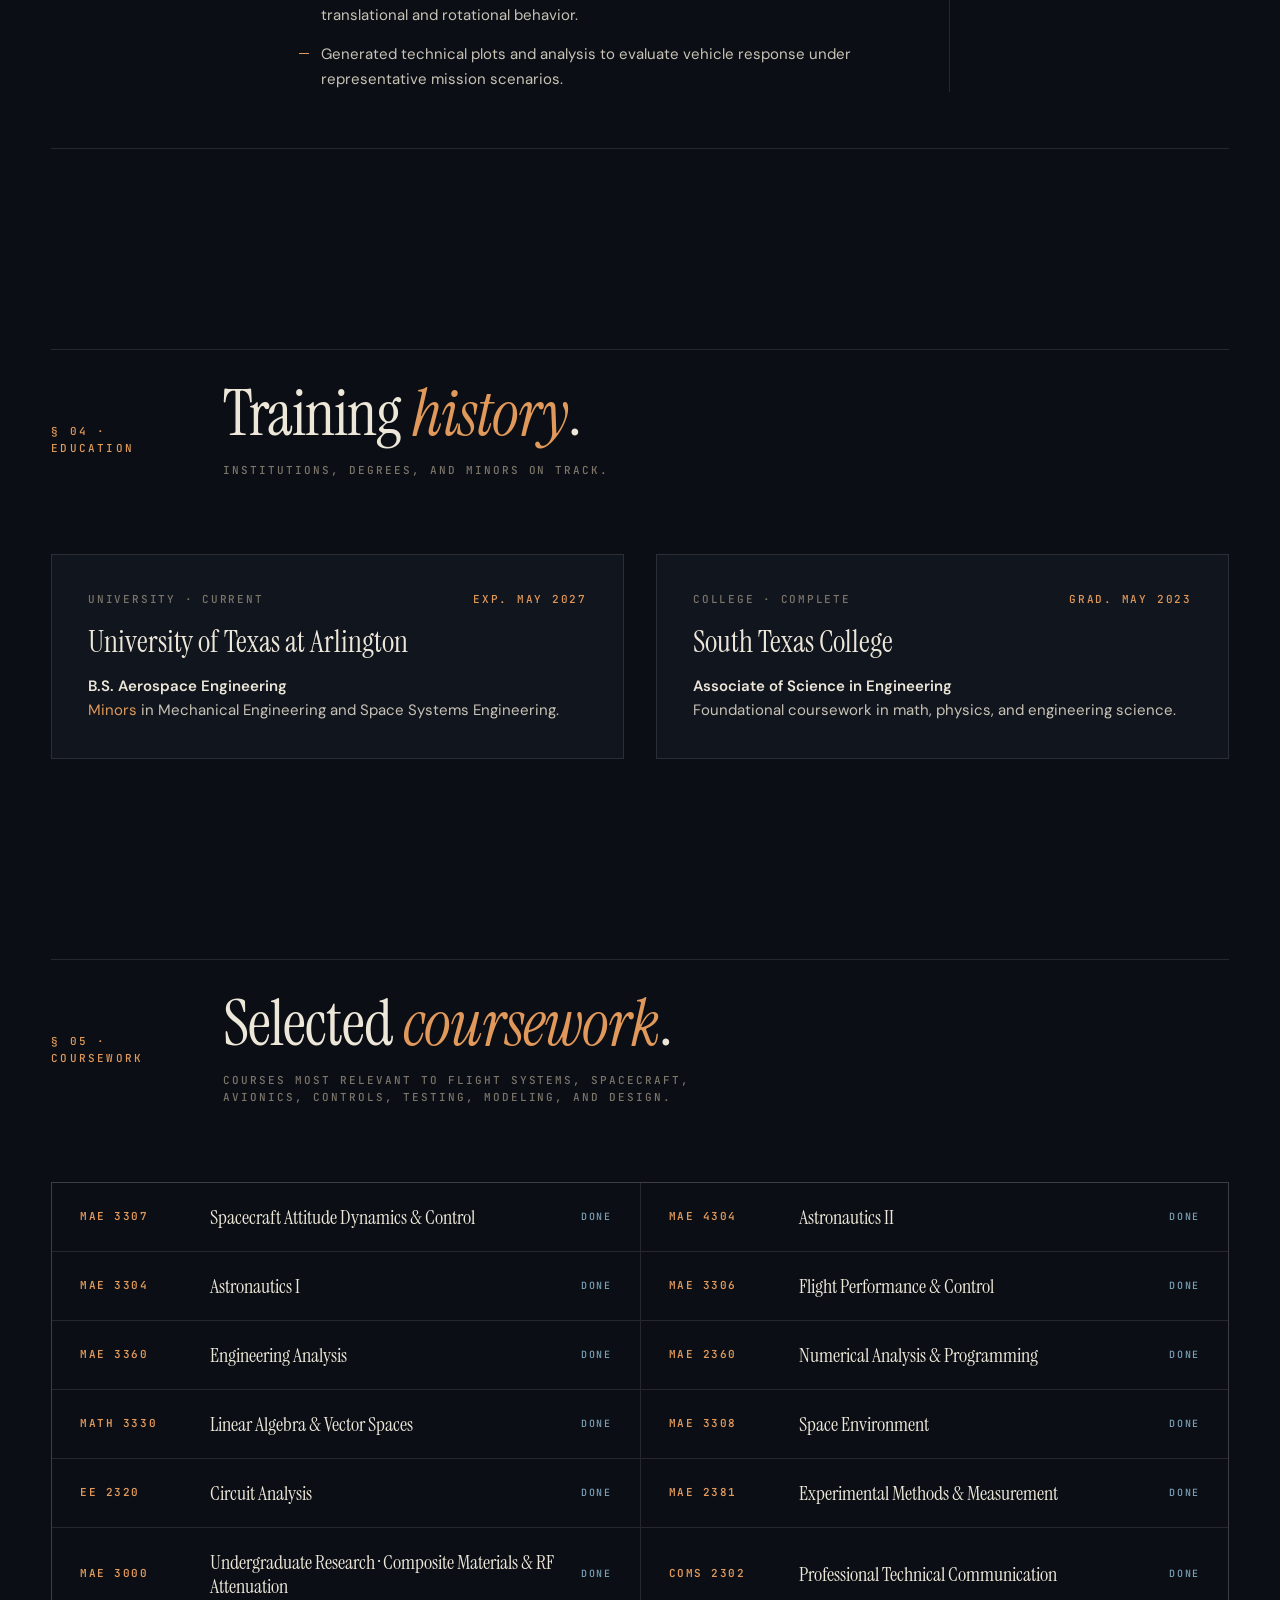
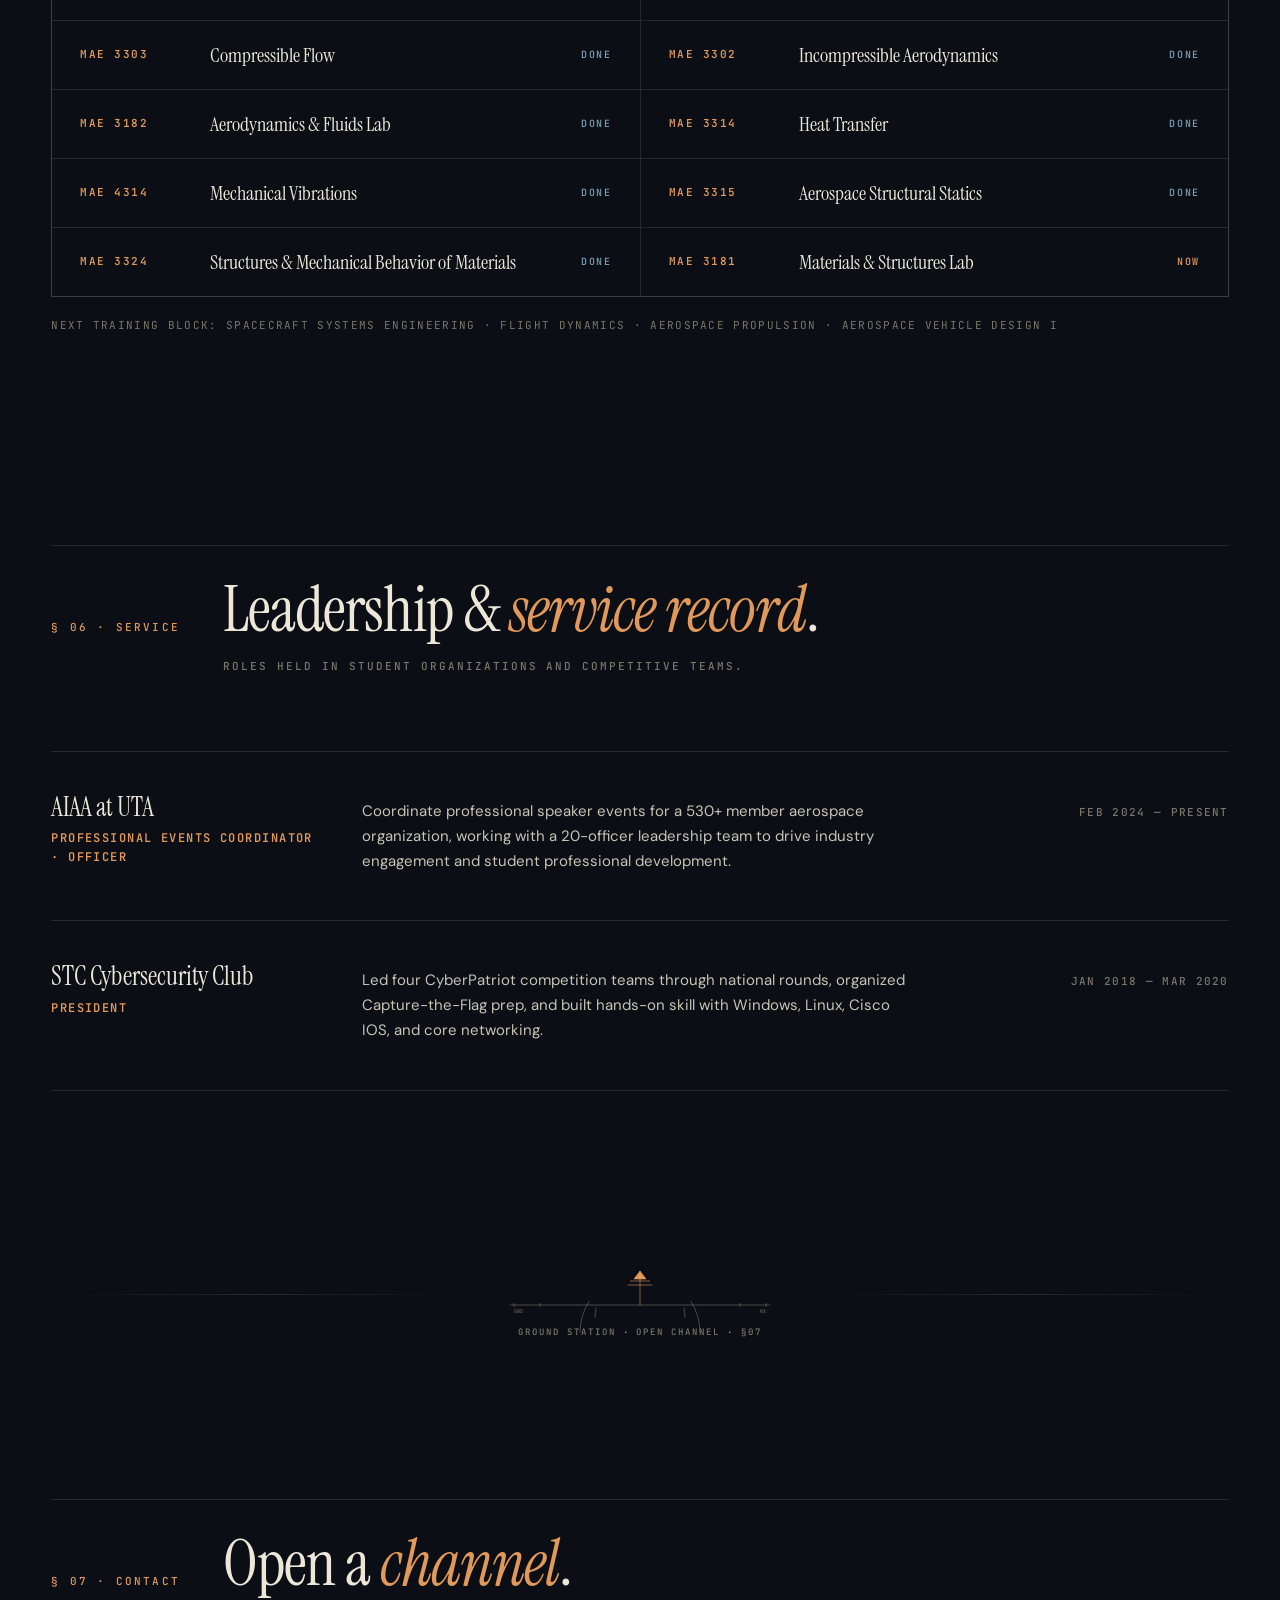
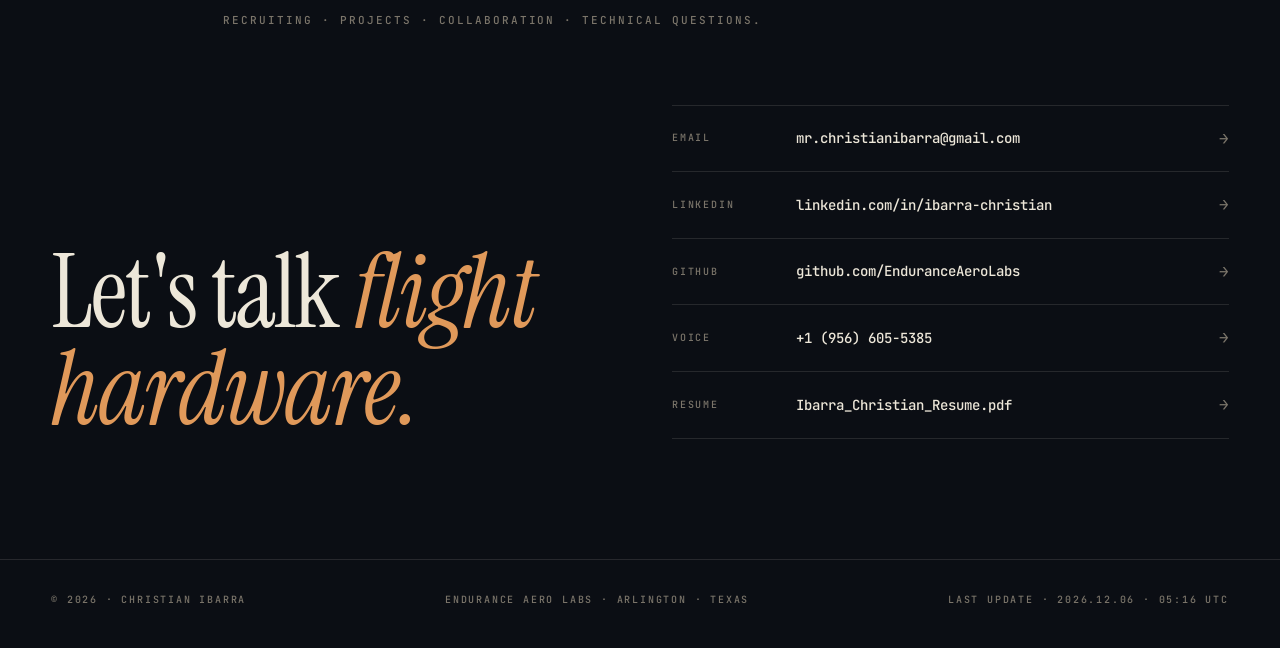
==== commit 910993a3: "added pending page" ====
--- a/index.html
+++ b/index.html
@@ -13,14 +13,14 @@
   <link rel="stylesheet" href="shared.css">
 
   <!-- Favicons (responsive-fade: silhouette at 16, simplified at 32, full at 48+) -->
-<link rel="icon" type="image/svg+xml" href="assets/images/favicon.svg">
-<link rel="icon" type="image/png" sizes="16x16" href="assets/images/favicon-16.png">
-<link rel="icon" type="image/png" sizes="32x32" href="assets/images/favicon-32.png">
-<link rel="icon" type="image/png" sizes="48x48" href="assets/images/favicon-48.png">
-<link rel="icon" href="assets/images/favicon.ico" sizes="any">
-<link rel="apple-touch-icon" href="assets/images/apple-touch-icon.png">
-<link rel="manifest" href="assets/images/site.webmanifest">
-<meta name="theme-color" content="#0B0E14">
+  <link rel="icon" type="image/svg+xml" href="assets/images/favicon.svg">
+  <link rel="icon" type="image/png" sizes="16x16" href="assets/images/favicon-16.png">
+  <link rel="icon" type="image/png" sizes="32x32" href="assets/images/favicon-32.png">
+  <link rel="icon" type="image/png" sizes="48x48" href="assets/images/favicon-48.png">
+  <link rel="icon" href="assets/images/favicon.ico" sizes="any">
+  <link rel="apple-touch-icon" href="assets/images/apple-touch-icon.png">
+  <link rel="manifest" href="assets/images/site.webmanifest">
+  <meta name="theme-color" content="#0B0E14">
 
   <style>
     /* =========================
@@ -958,10 +958,10 @@
           <a href="#missions" class="nav-dropdown-trigger">Missions <span class="caret">▾</span></a>
           <div class="nav-dropdown-menu">
             <a href="bluespear.html"><span class="dd-id">M-006</span><span class="dd-name">BlueSpear · Avionics/CDH</span></a>
-            <a href="mission-template.html"><span class="dd-id">M-005</span><span class="dd-name">CubeSat Feasibility</span></a>
-            <a href="mission-template.html"><span class="dd-id">M-004</span><span class="dd-name">L1 High-Power Rocket</span></a>
-            <a href="mission-template.html"><span class="dd-id">M-003</span><span class="dd-name">Composites &amp; RF</span></a>
-            <a href="mission-template.html"><span class="dd-id">M-002</span><span class="dd-name">6-DOF Sim</span></a>
+            <a href="pending.html"><span class="dd-id">M-005</span><span class="dd-name">CubeSat Feasibility</span></a>
+            <a href="pending.html"><span class="dd-id">M-004</span><span class="dd-name">L1 High-Power Rocket</span></a>
+            <a href="pending.html"><span class="dd-id">M-003</span><span class="dd-name">Composites &amp; RF</span></a>
+            <a href="pending.html"><span class="dd-id">M-002</span><span class="dd-name">6-DOF Sim</span></a>
             <div class="nav-dropdown-sep"></div>
             <a href="#missions" class="dd-all">All missions →</a>
           </div>
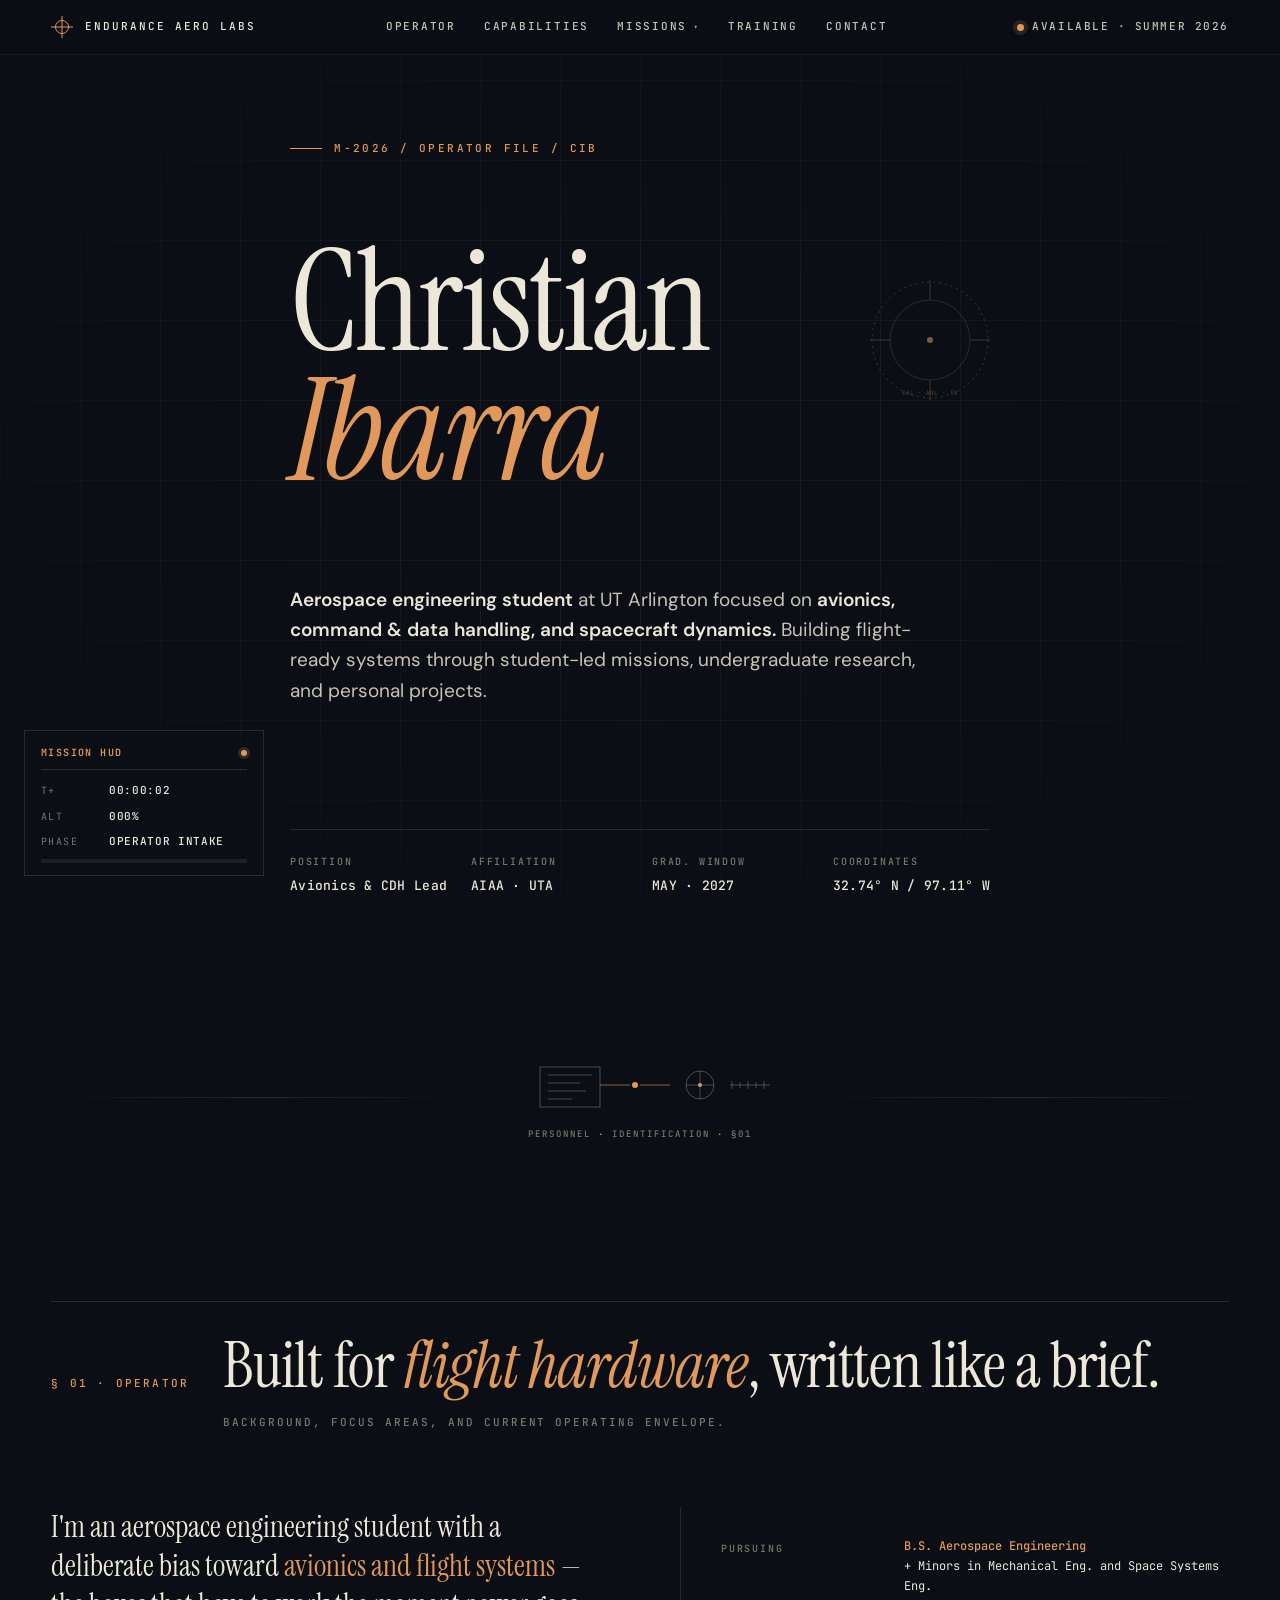
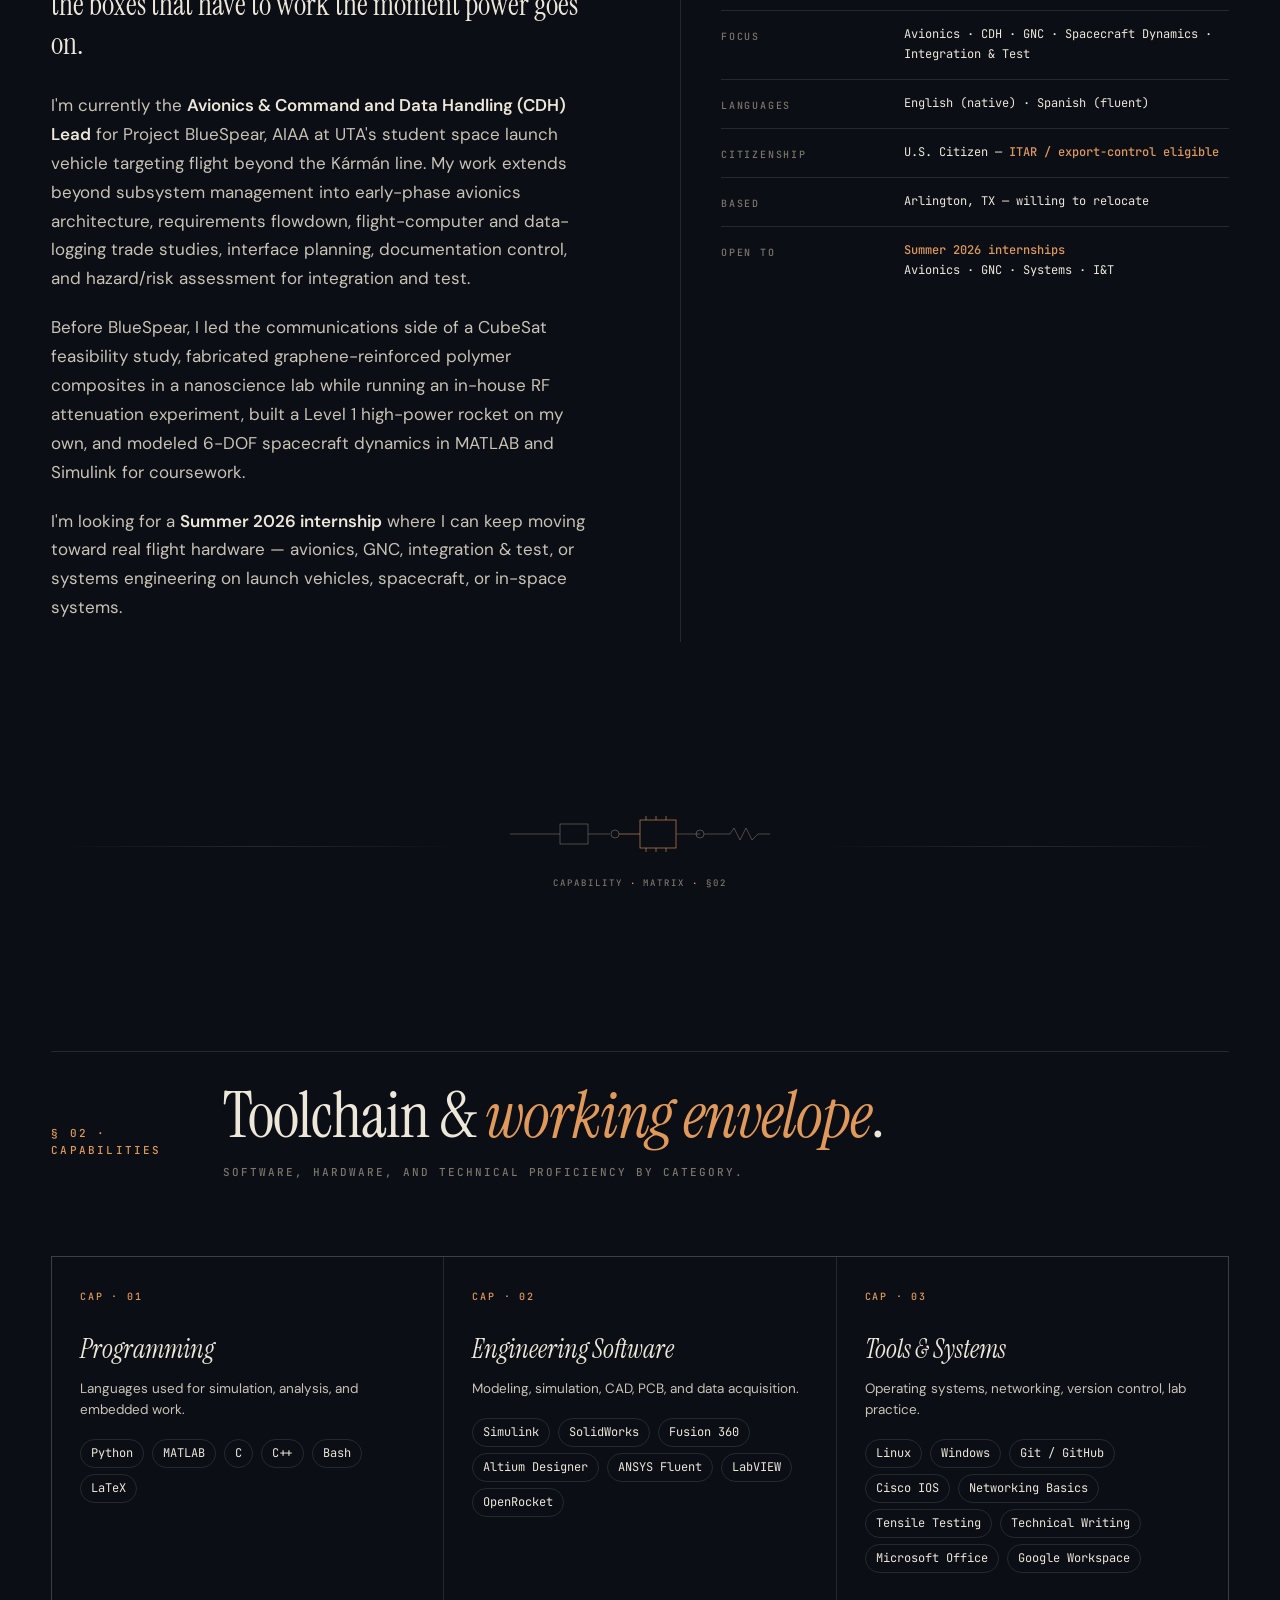
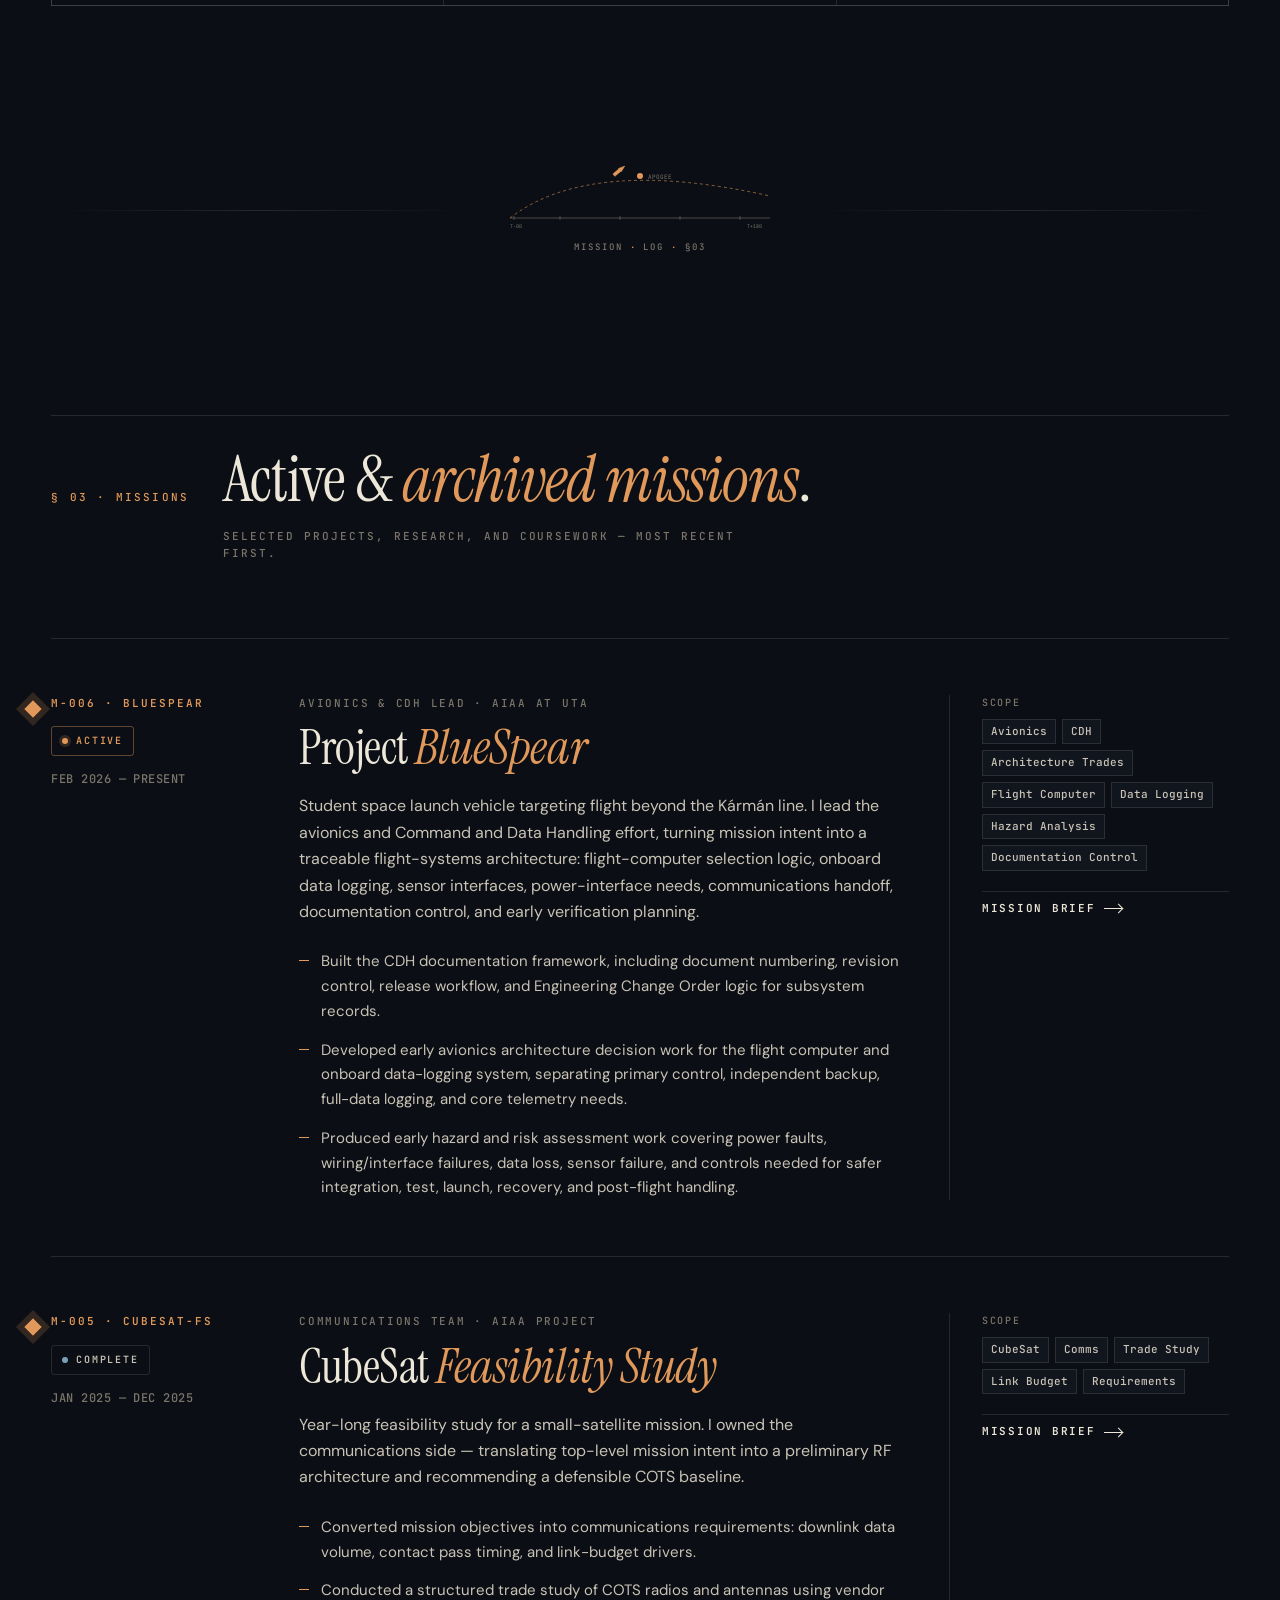
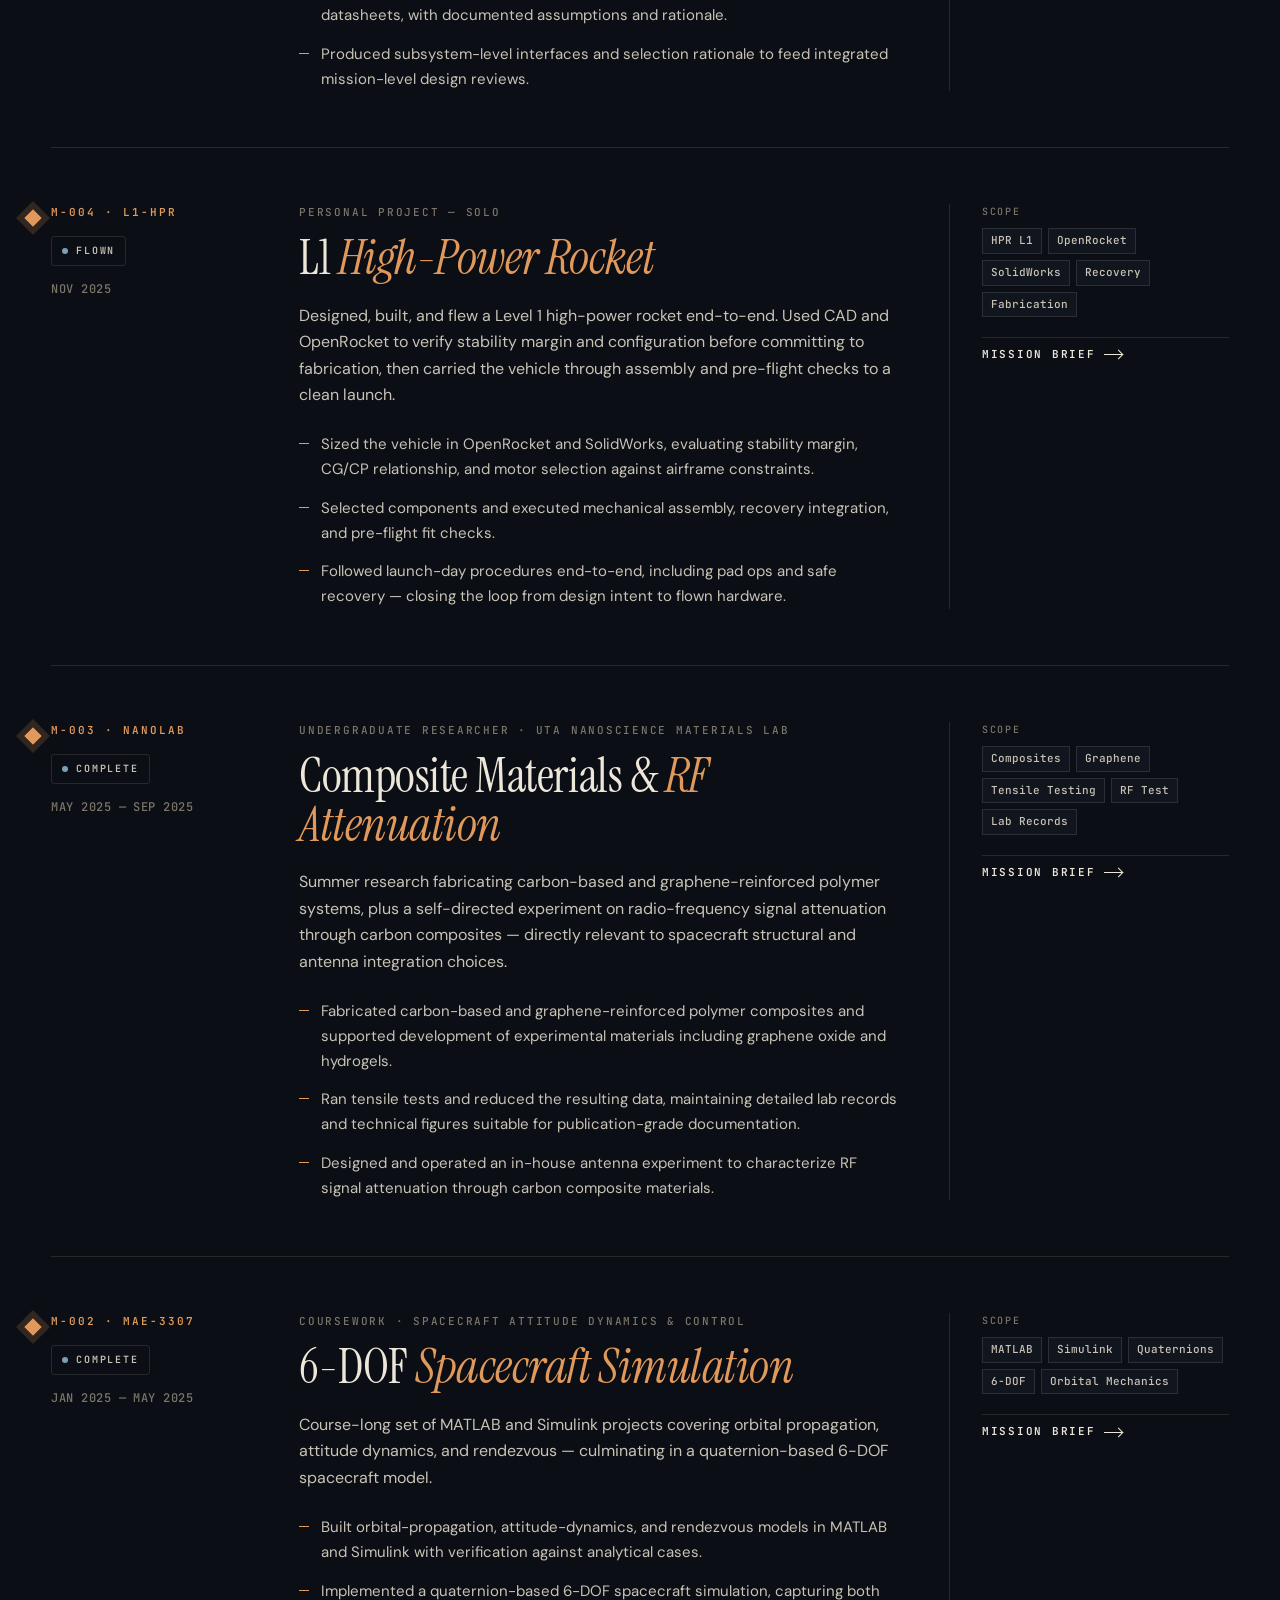
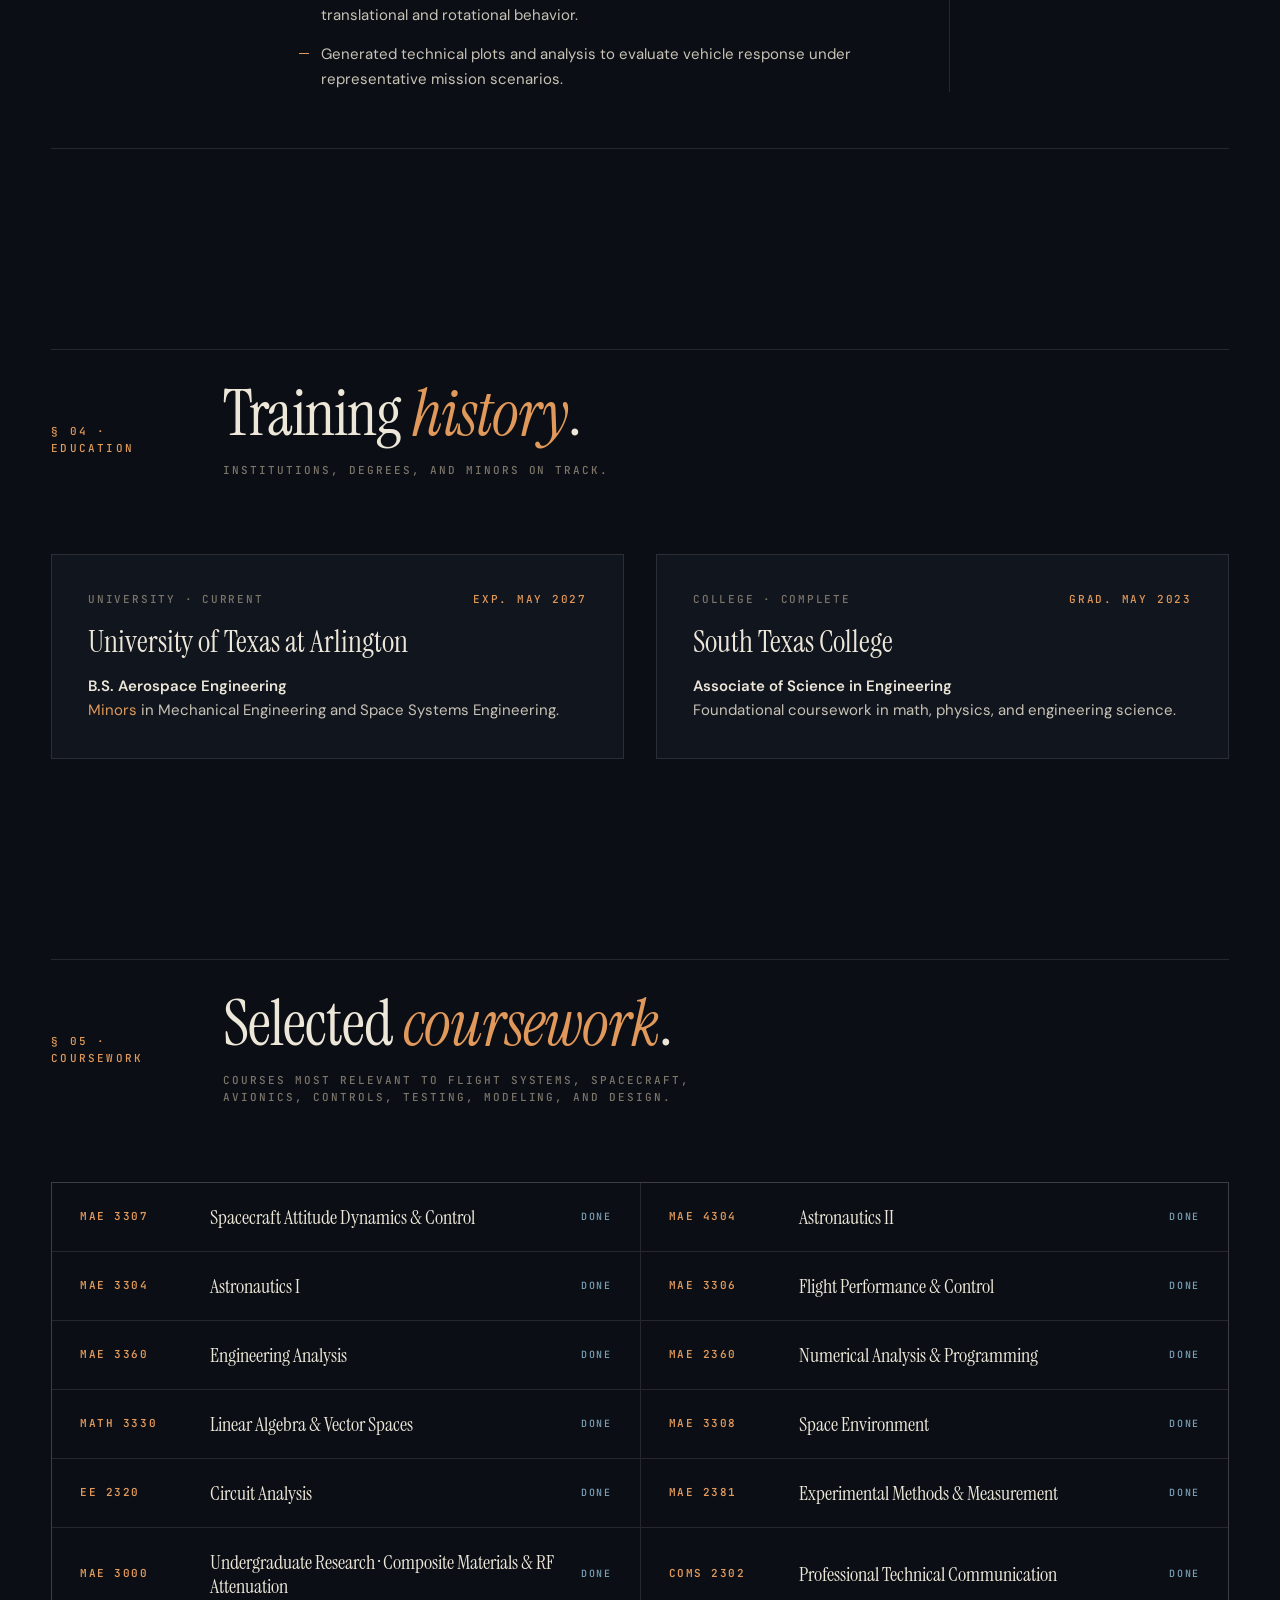
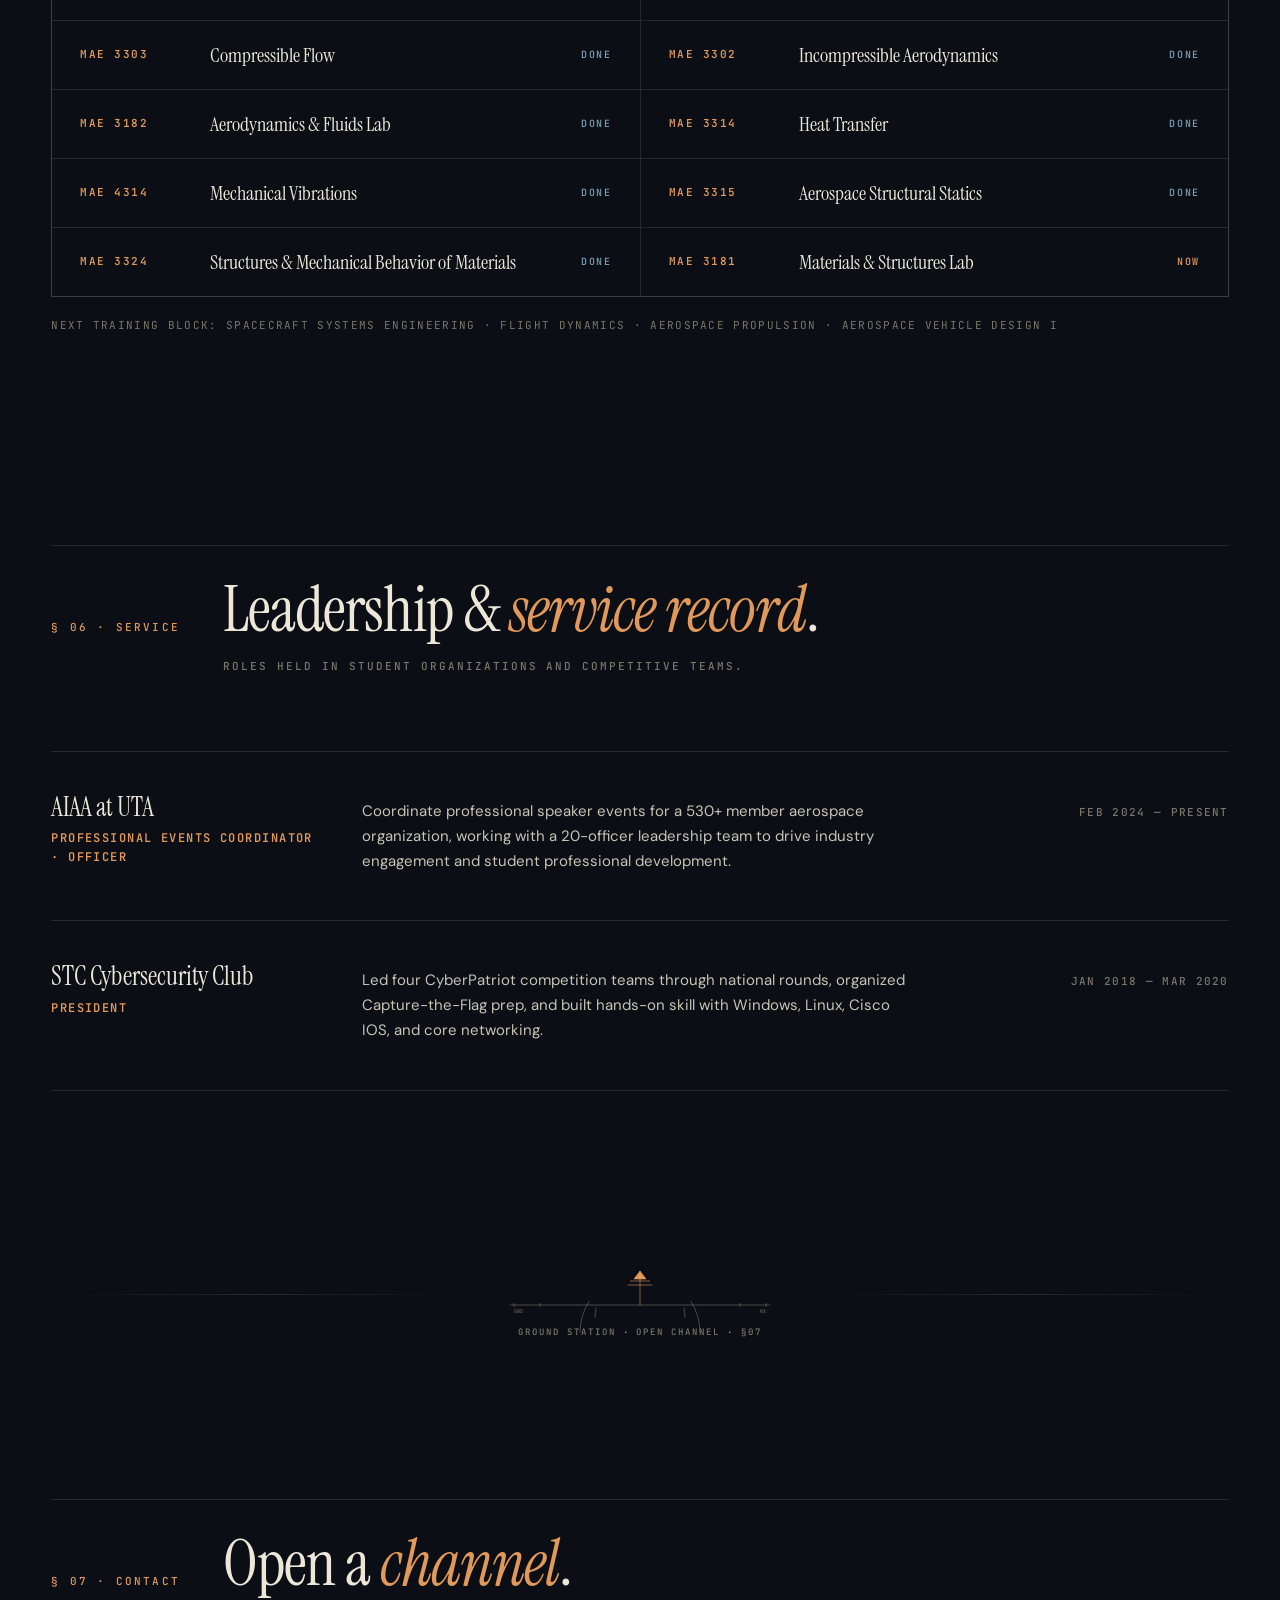
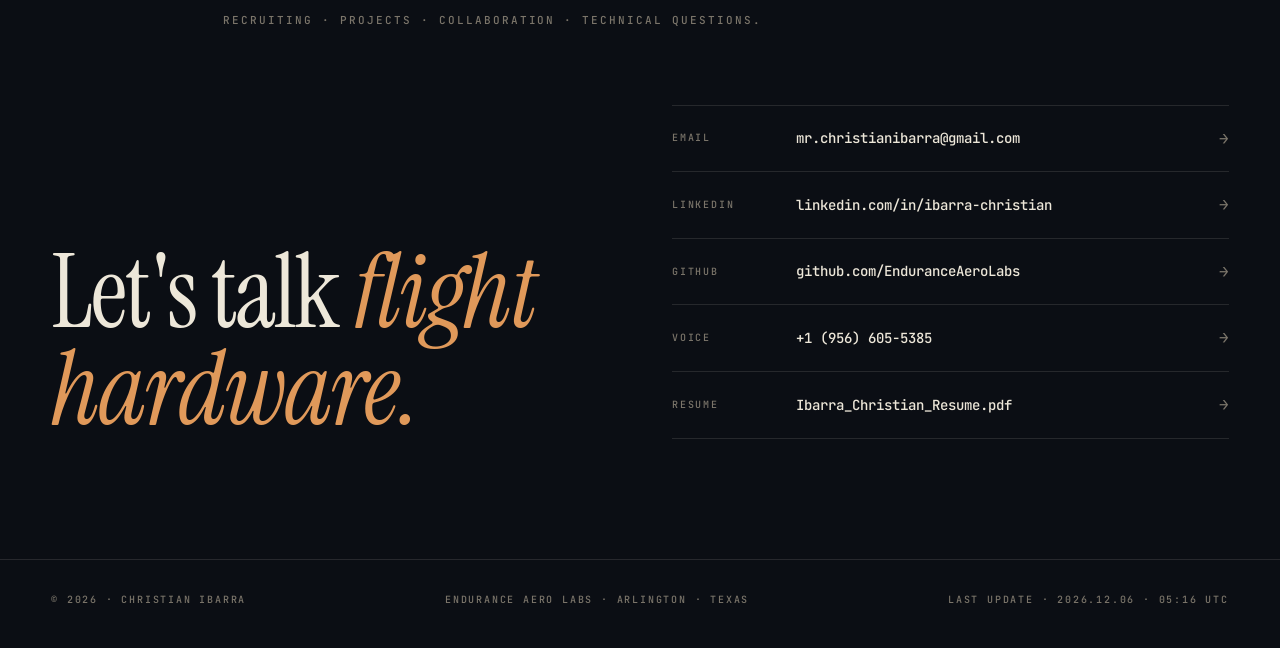
==== commit 02d34c4e: "updating mission links pending" ====
--- a/index.html
+++ b/index.html
@@ -1370,7 +1370,7 @@
                   <span>Requirements</span>
                 </div>
               </div>
-              <a href="#" class="mission-link">
+              <a href="pending.html" class="mission-link">
                 Mission Brief <span class="arrow"></span>
               </a>
             </aside>
@@ -1409,7 +1409,7 @@
                   <span>Fabrication</span>
                 </div>
               </div>
-              <a href="#" class="mission-link">
+              <a href="pending.html" class="mission-link">
                 Mission Brief <span class="arrow"></span>
               </a>
             </aside>
@@ -1448,7 +1448,7 @@
                   <span>Lab Records</span>
                 </div>
               </div>
-              <a href="#" class="mission-link">
+              <a href="pending.html" class="mission-link">
                 Mission Brief <span class="arrow"></span>
               </a>
             </aside>
@@ -1486,7 +1486,7 @@
                   <span>Orbital Mechanics</span>
                 </div>
               </div>
-              <a href="#" class="mission-link">
+              <a href="pending.html" class="mission-link">
                 Mission Brief <span class="arrow"></span>
               </a>
             </aside>
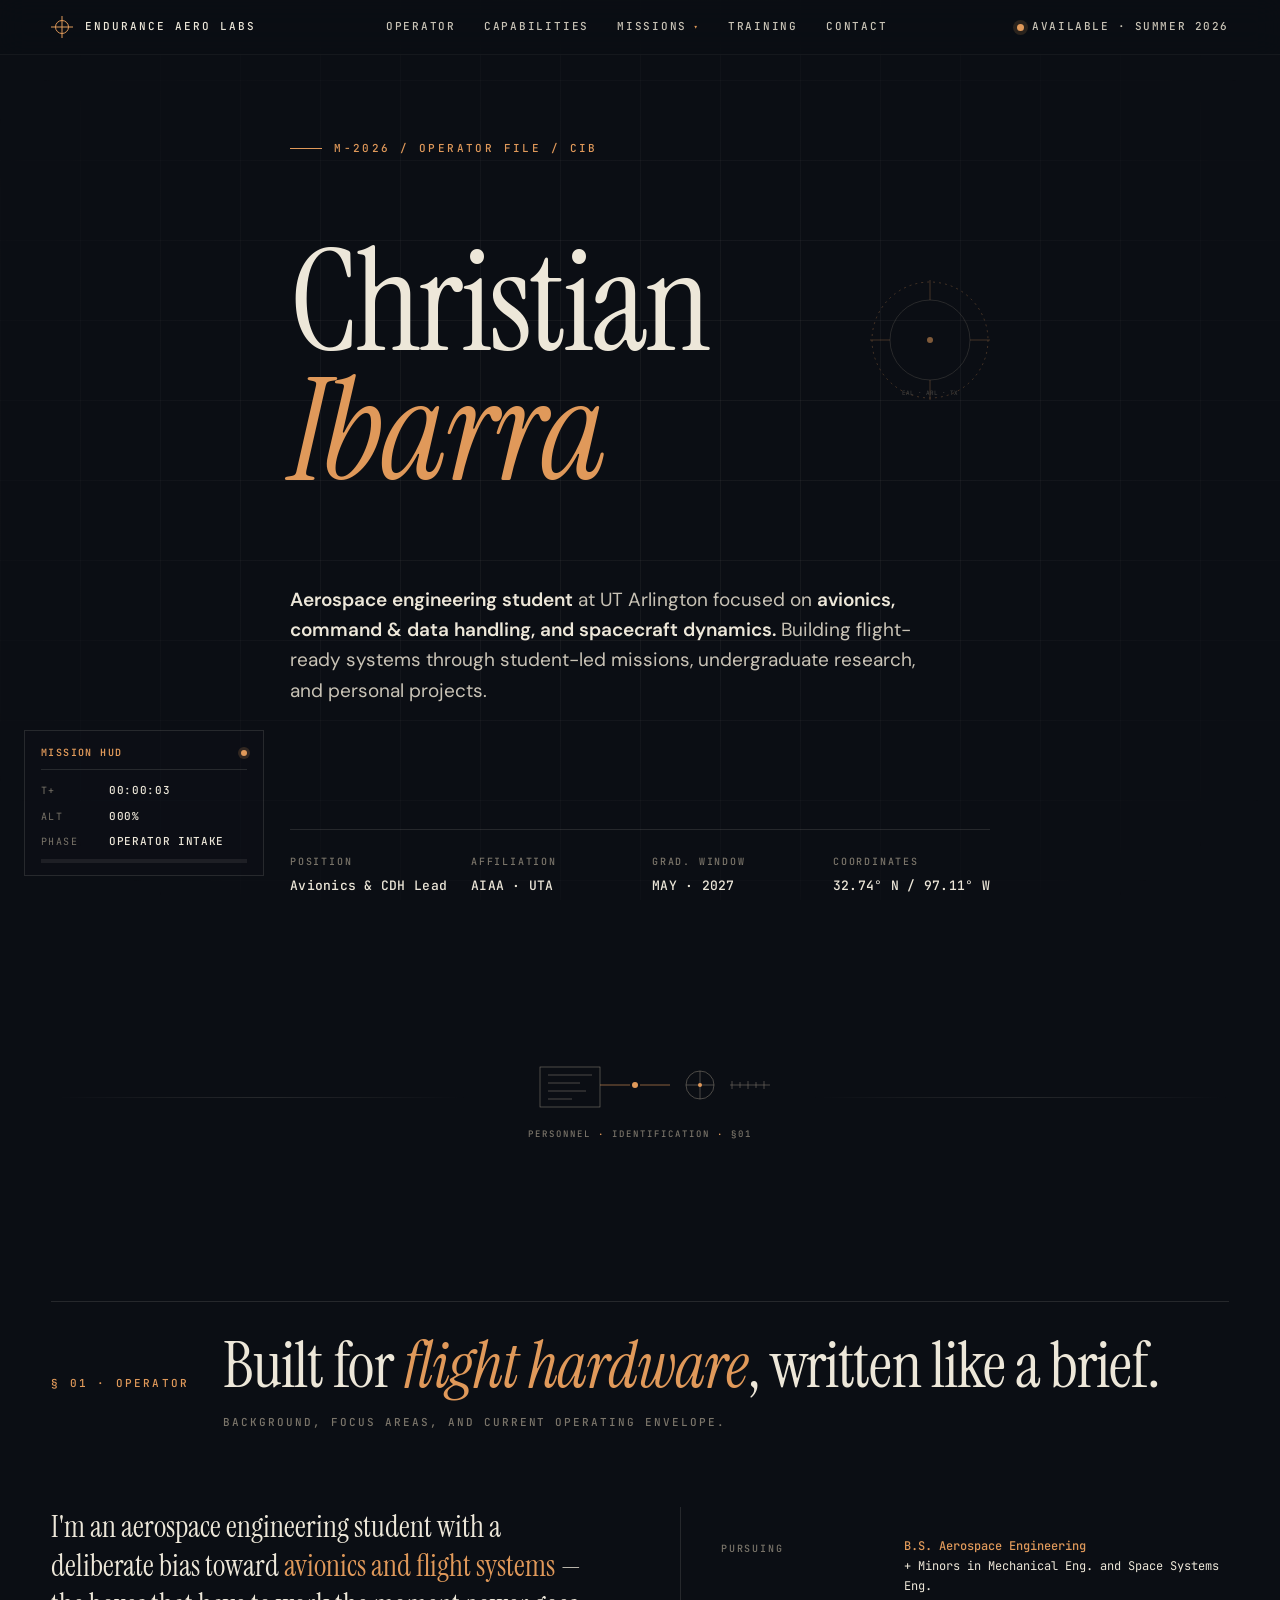
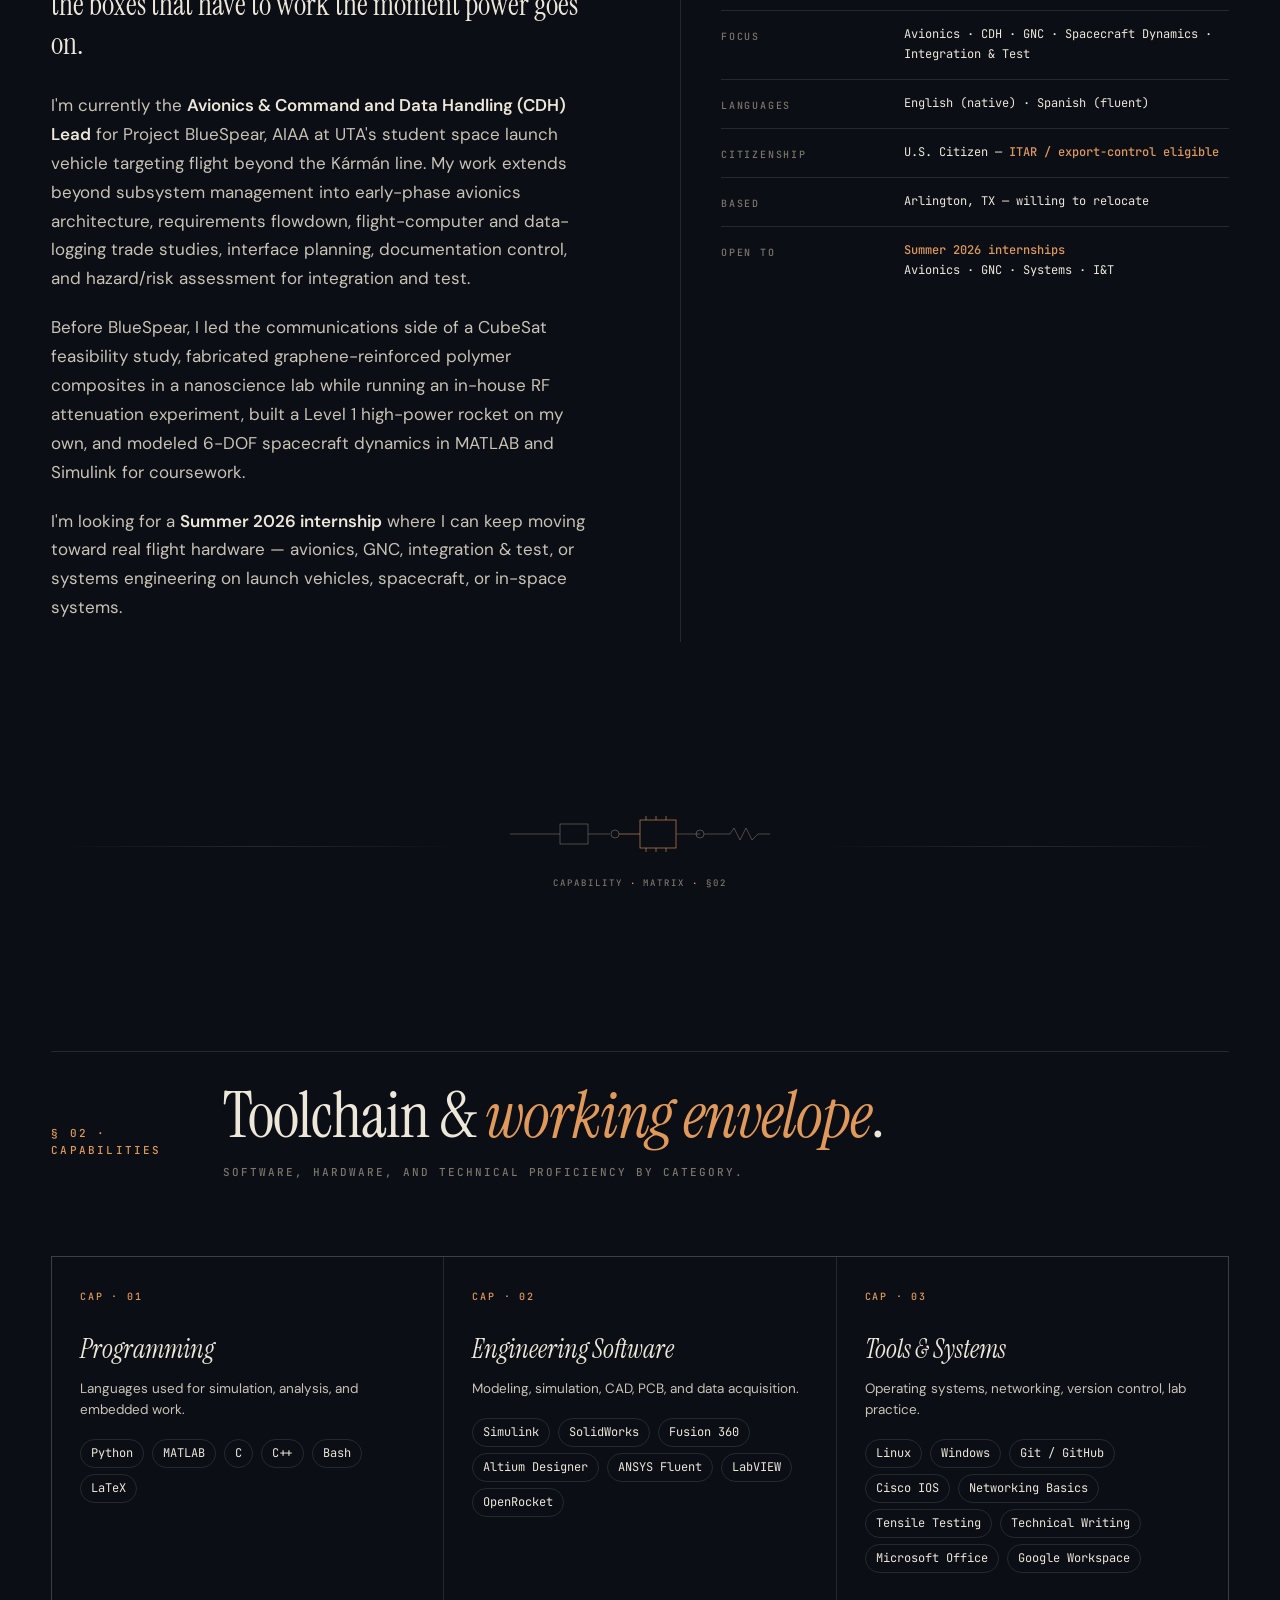
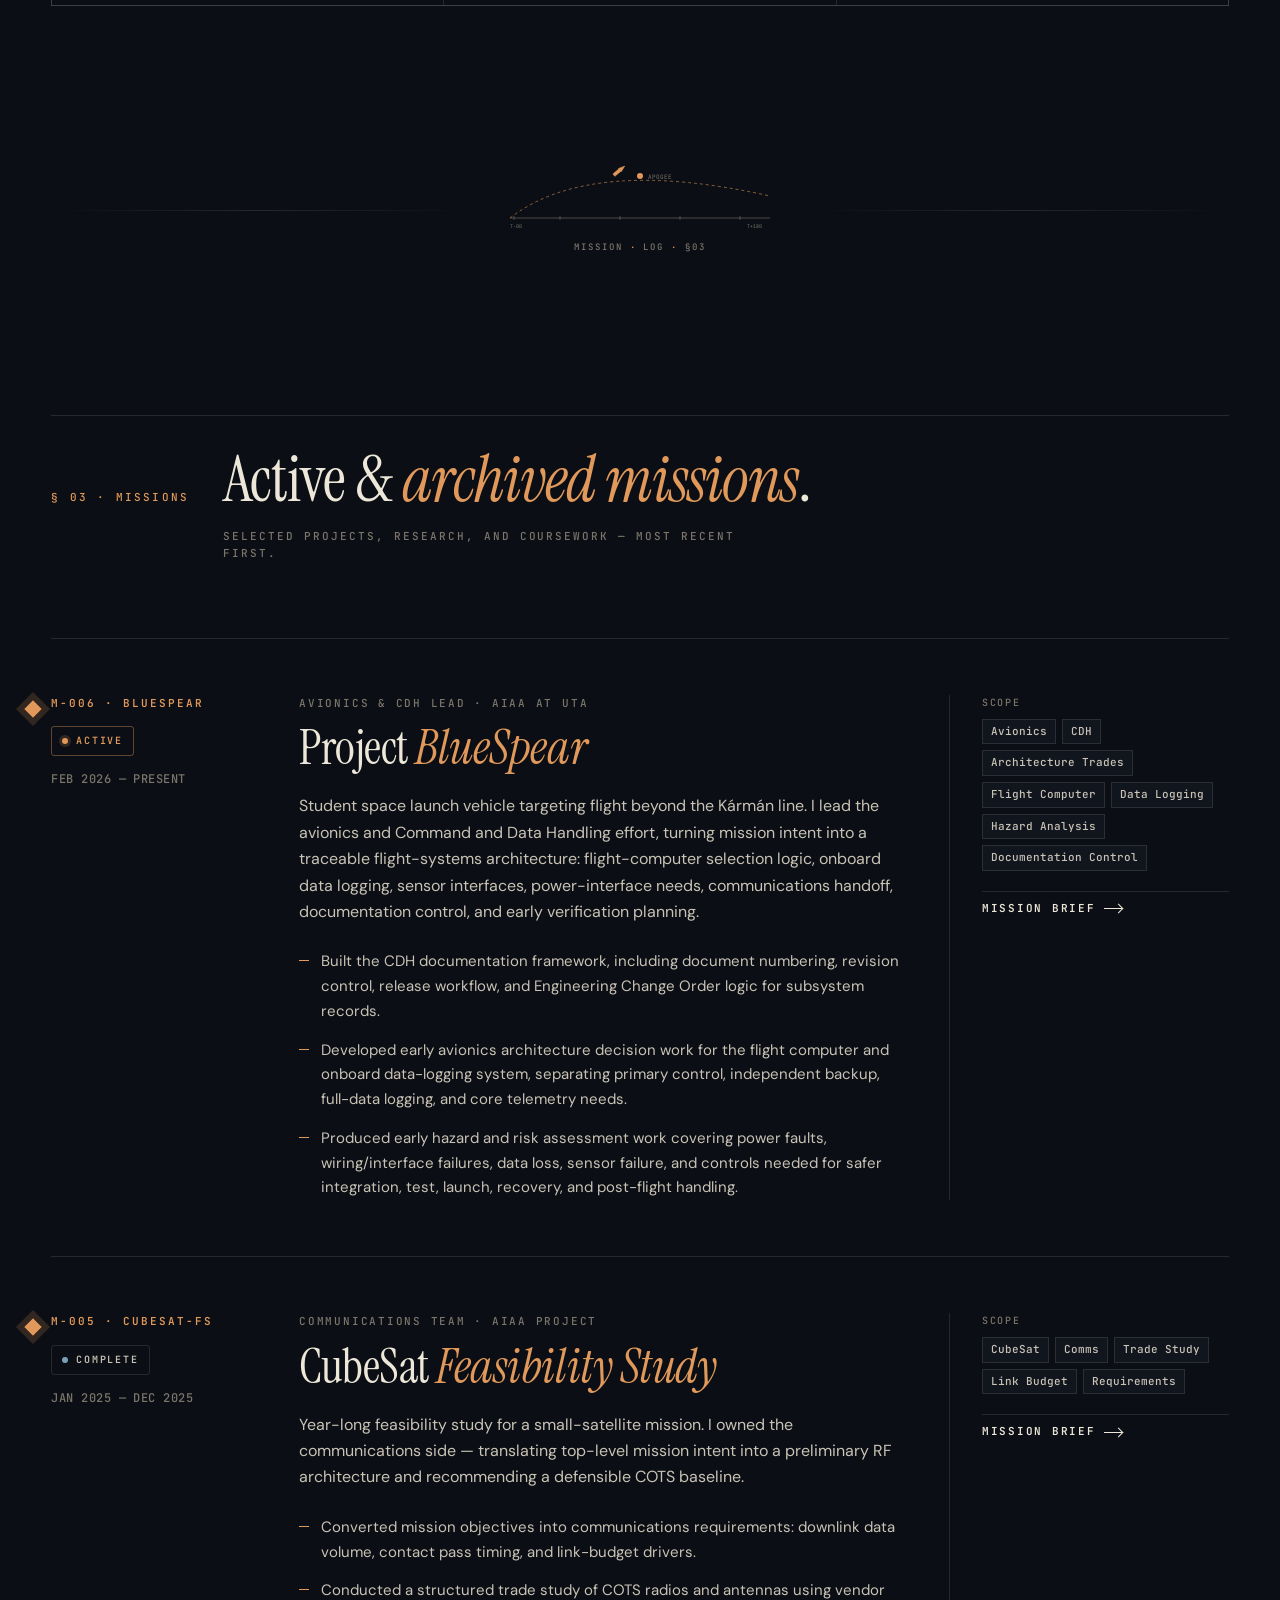
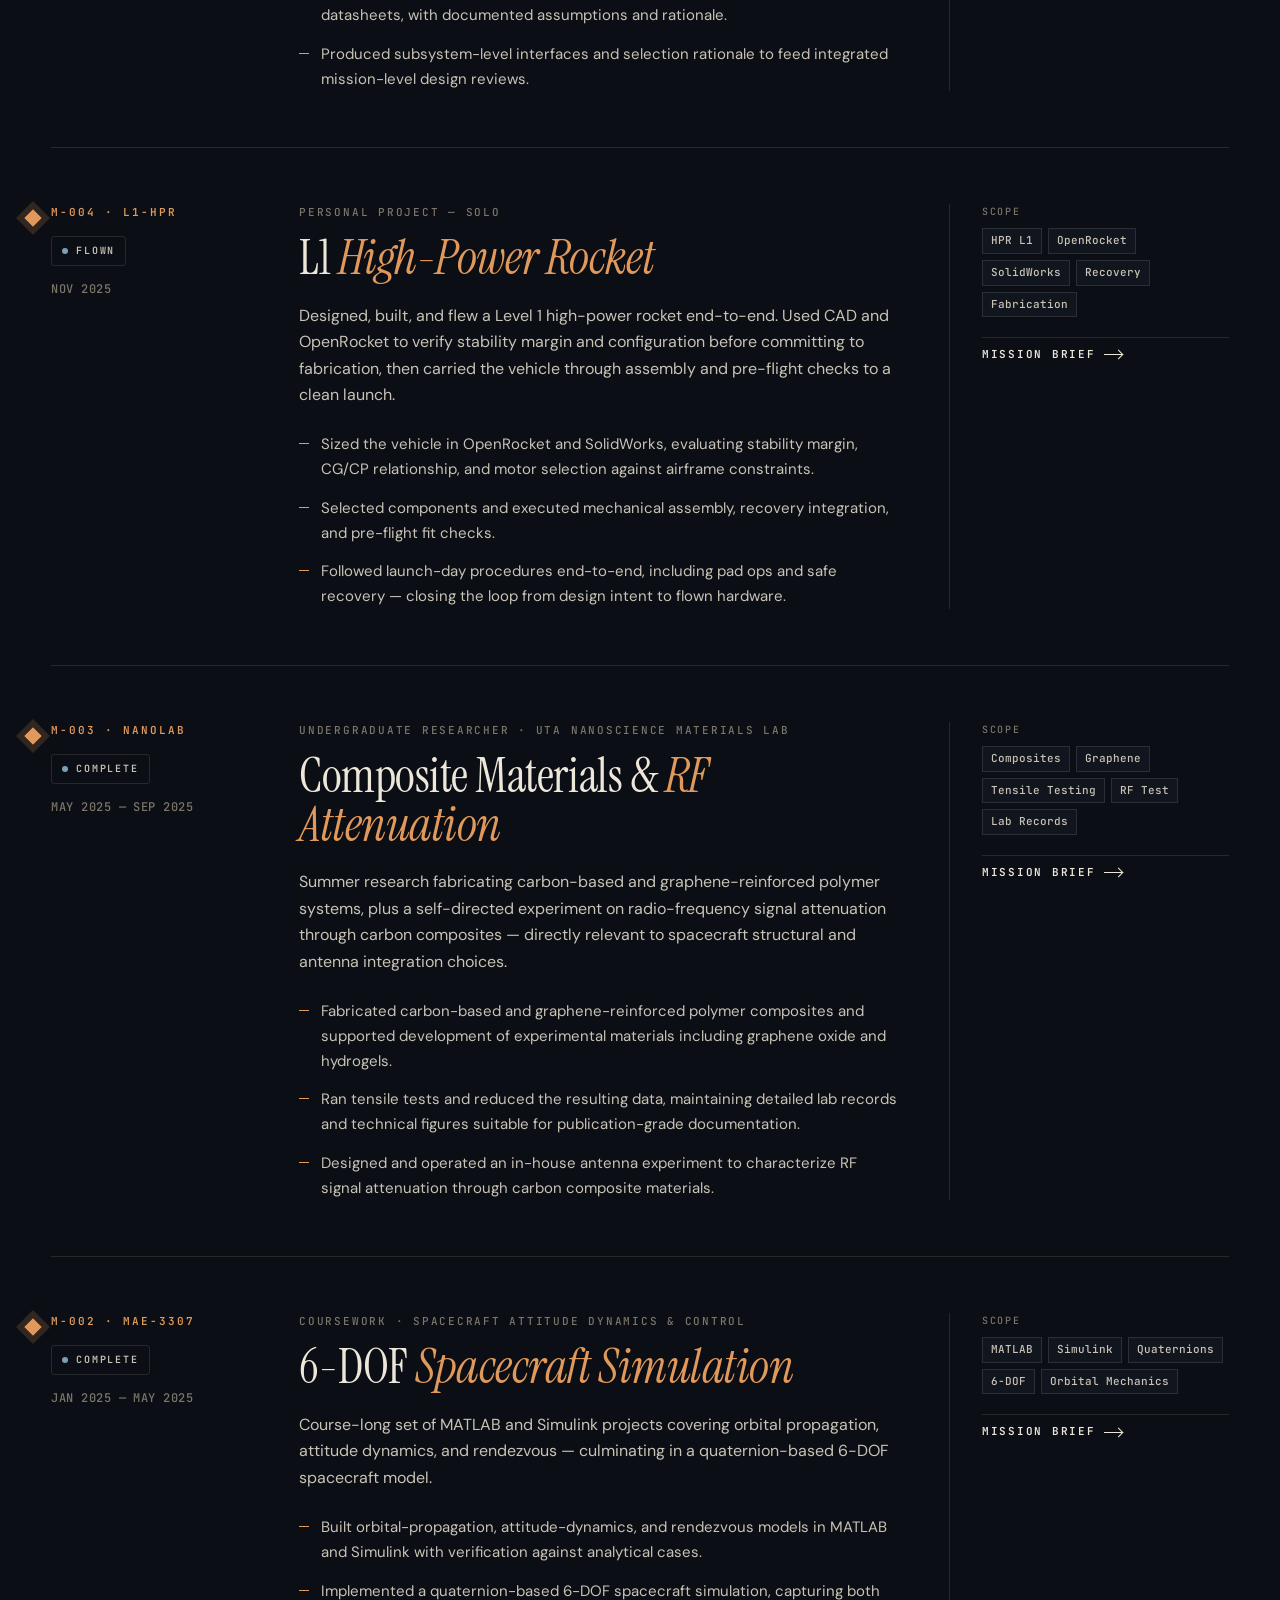
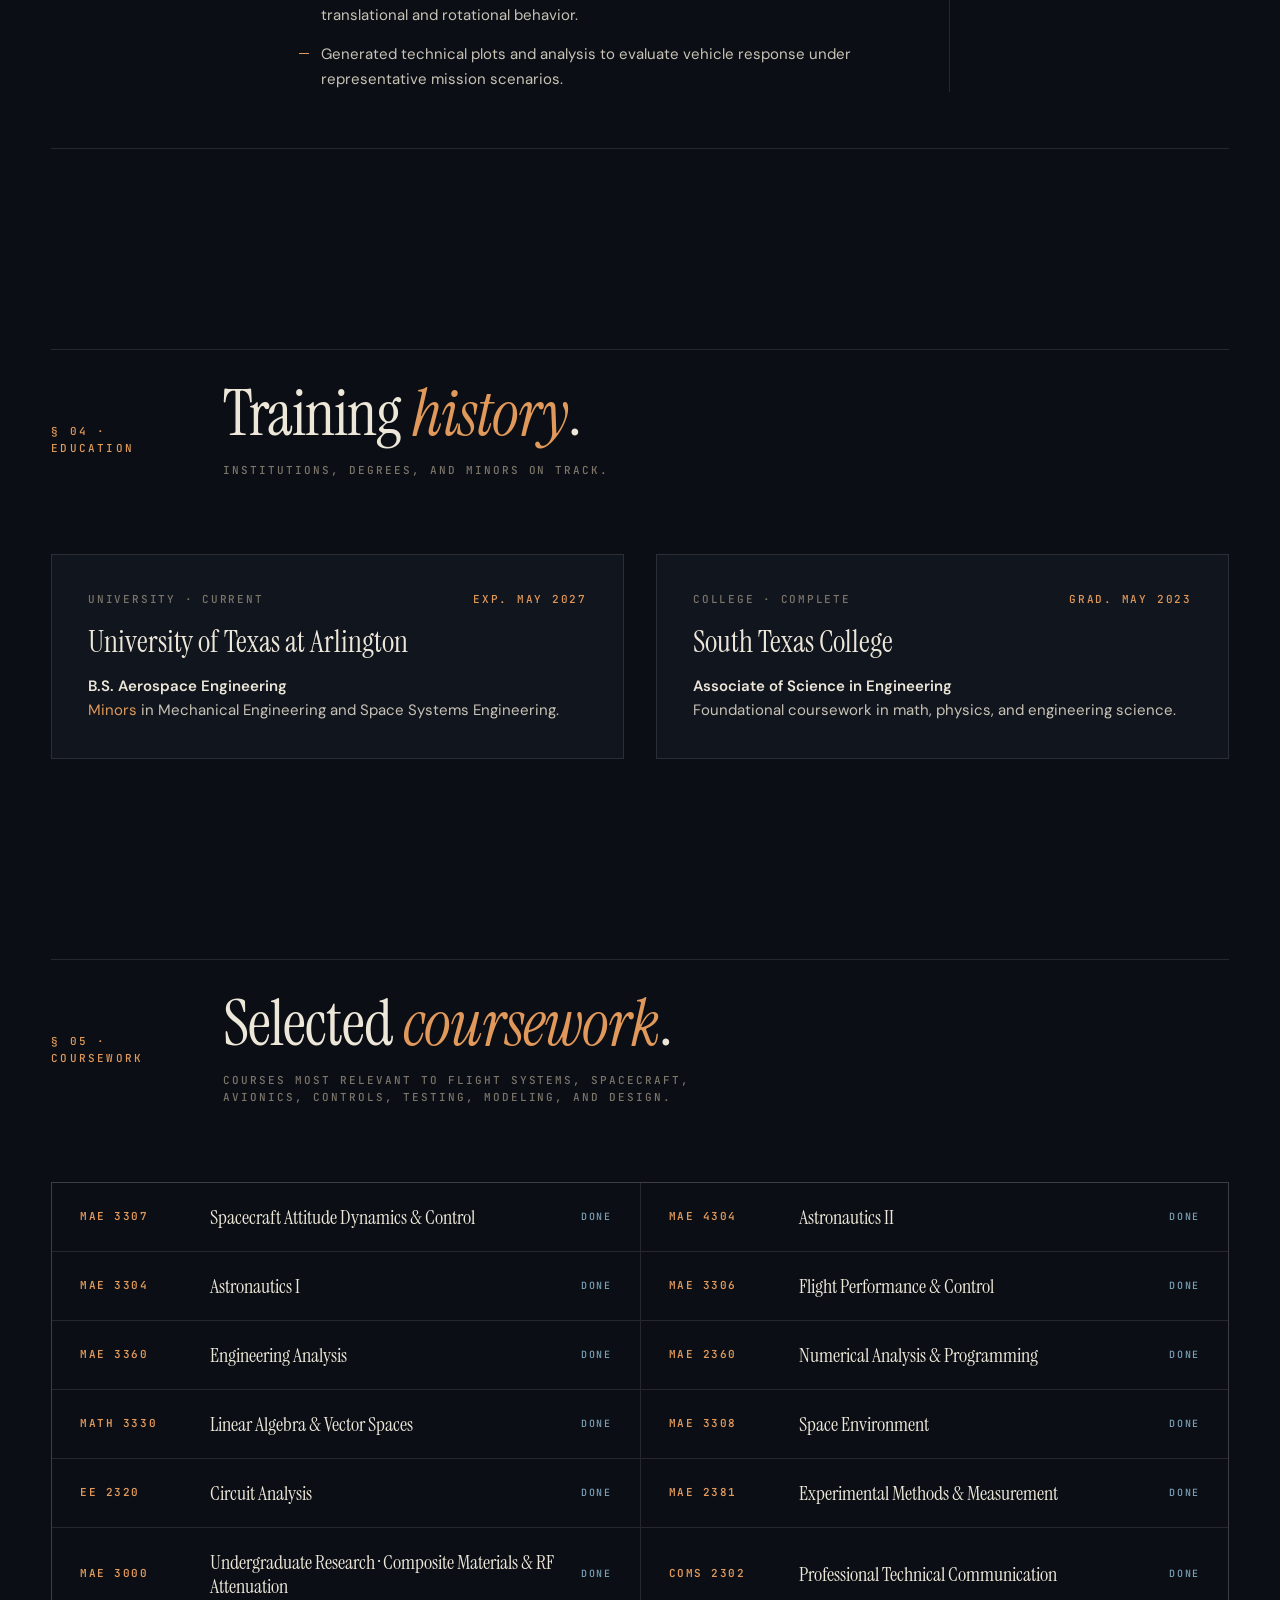
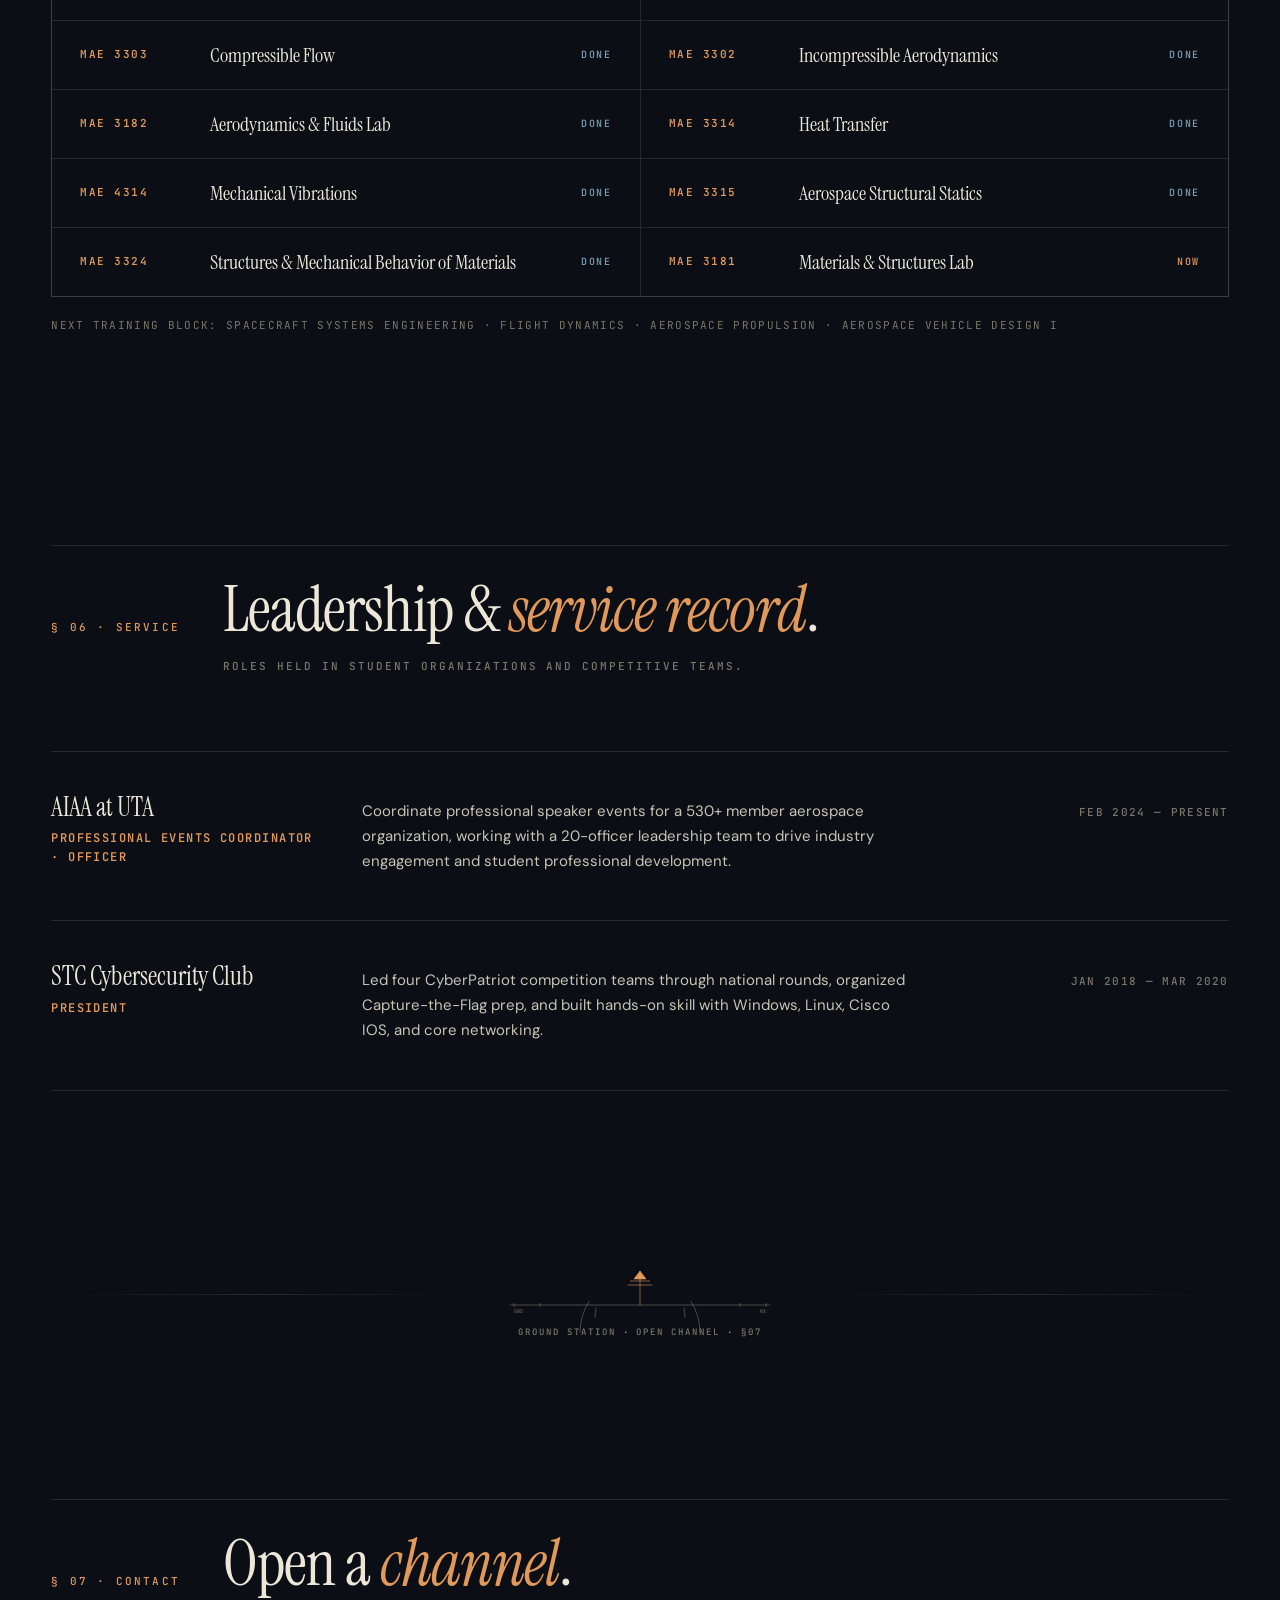
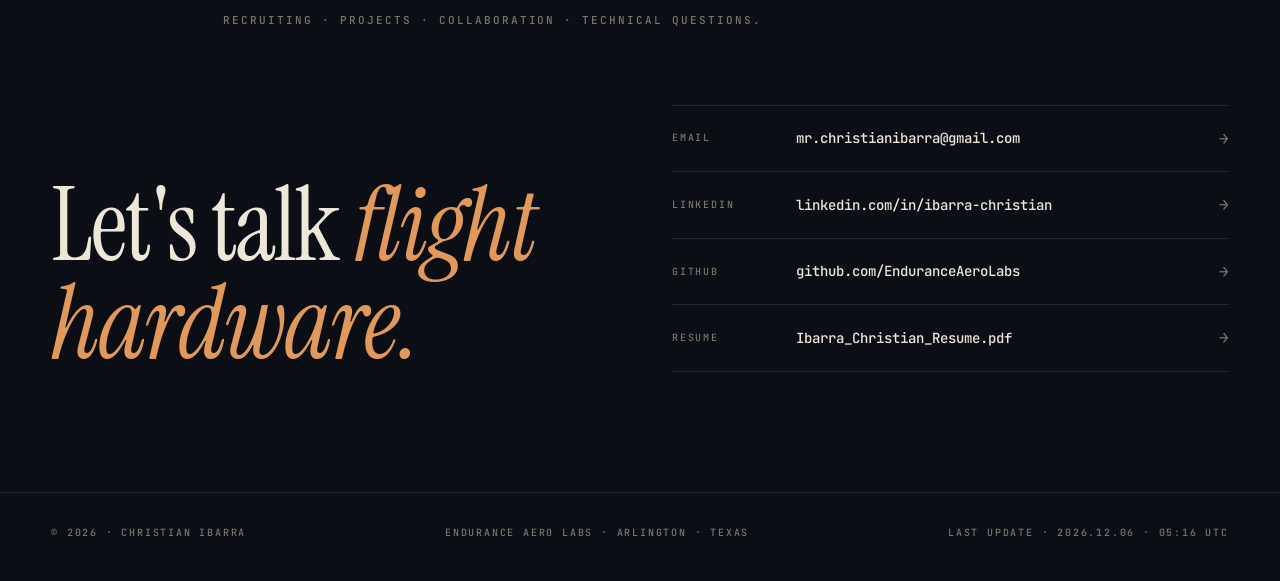
==== commit fadd8819: "Update index.html" ====
--- a/index.html
+++ b/index.html
@@ -1784,11 +1784,6 @@
               <span class="ch-value">github.com/EnduranceAeroLabs</span>
               <span class="ch-arrow">→</span>
             </a>
-            <a class="contact-channel" href="tel:+19566055385">
-              <span class="ch-label">Voice</span>
-              <span class="ch-value">+1 (956) 605-5385</span>
-              <span class="ch-arrow">→</span>
-            </a>
             <a class="contact-channel" href="assets/resume/Ibarra_Christian_Resume.pdf" target="_blank" rel="noopener">
               <span class="ch-label">Resume</span>
               <span class="ch-value">Ibarra_Christian_Resume.pdf</span>
